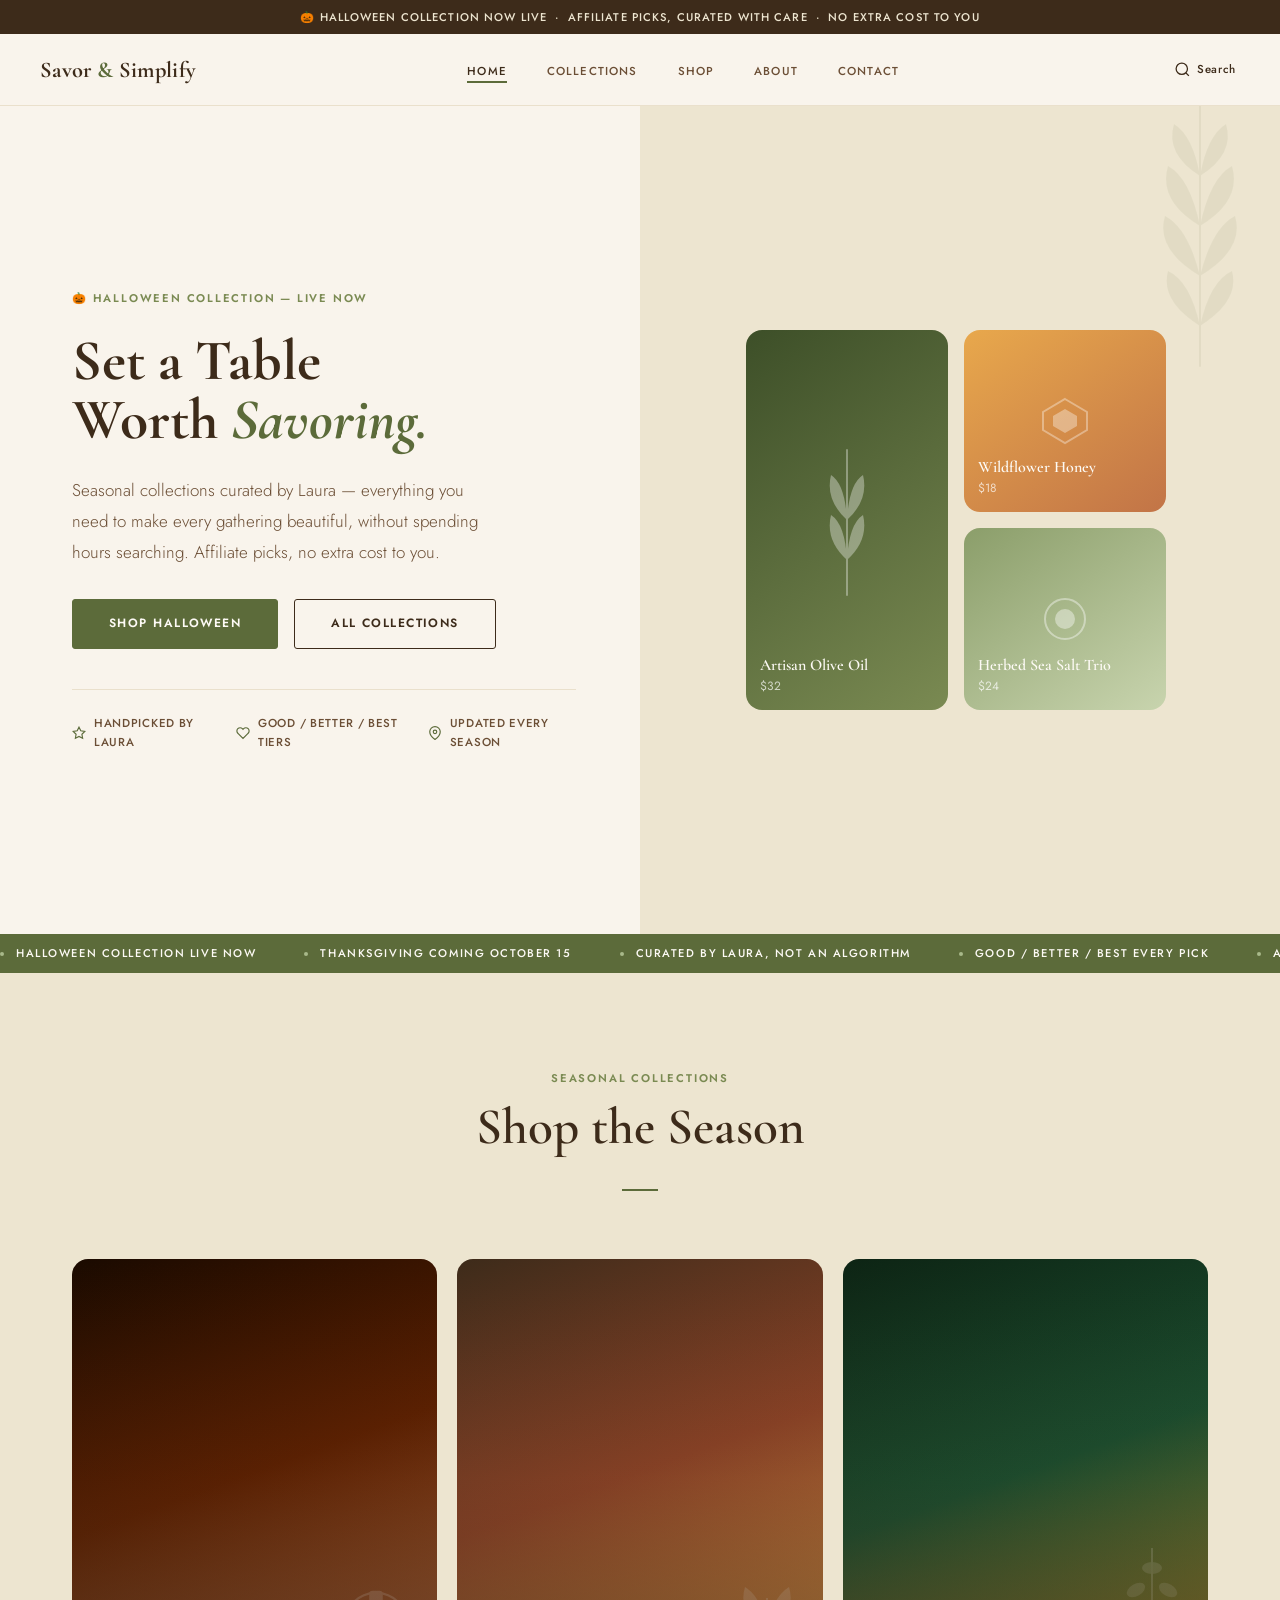
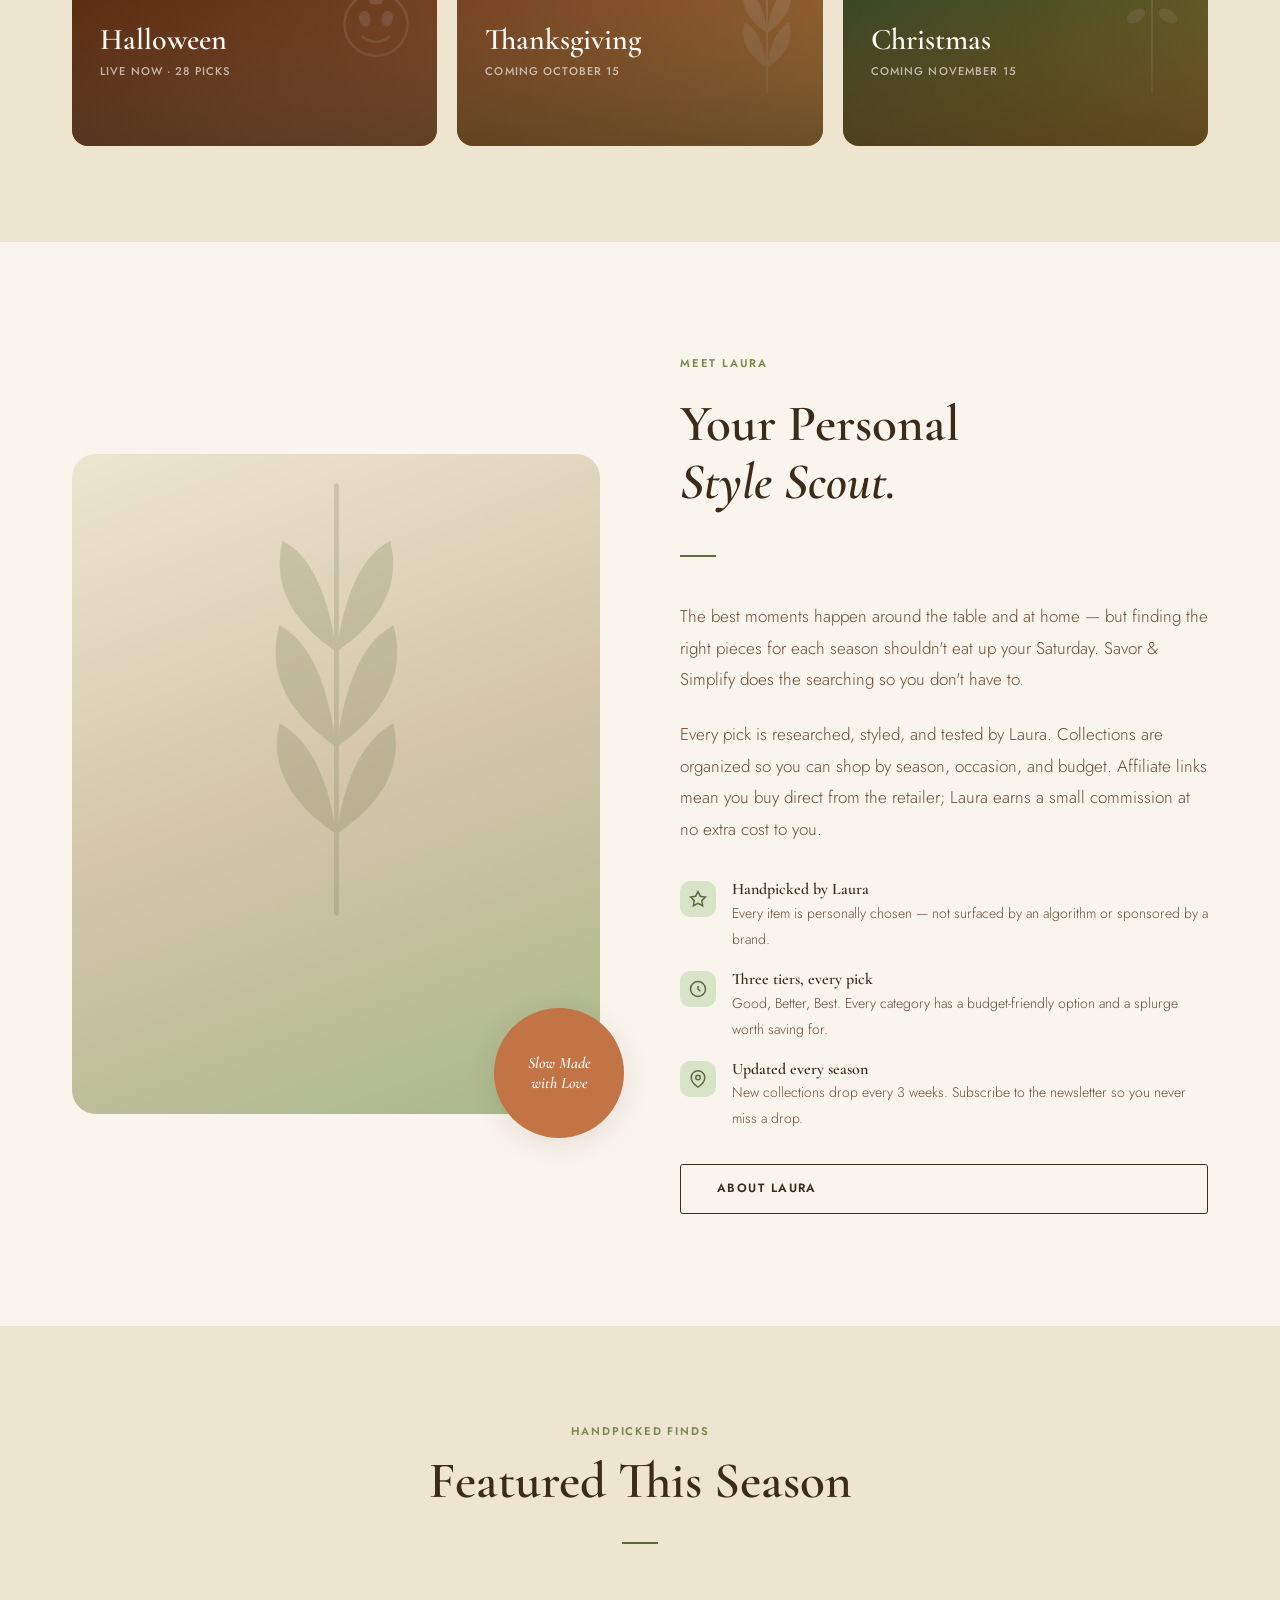
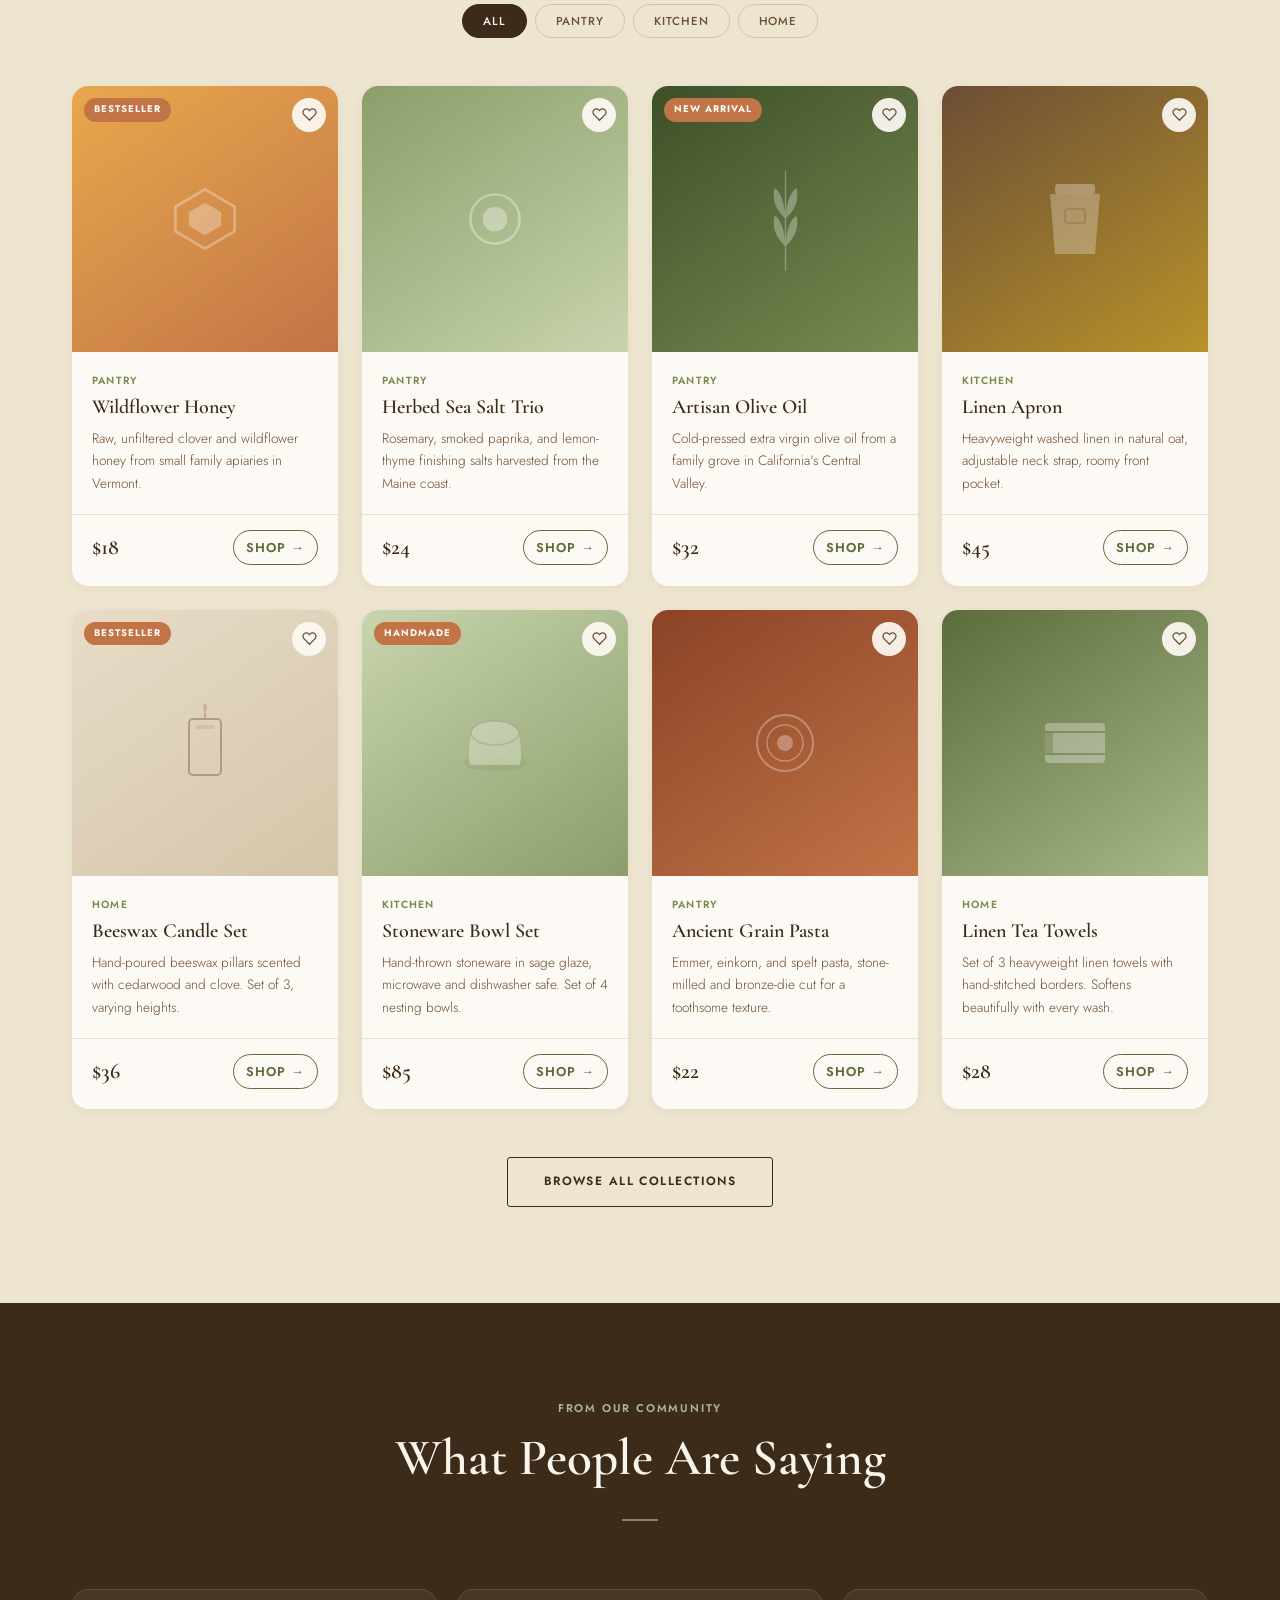
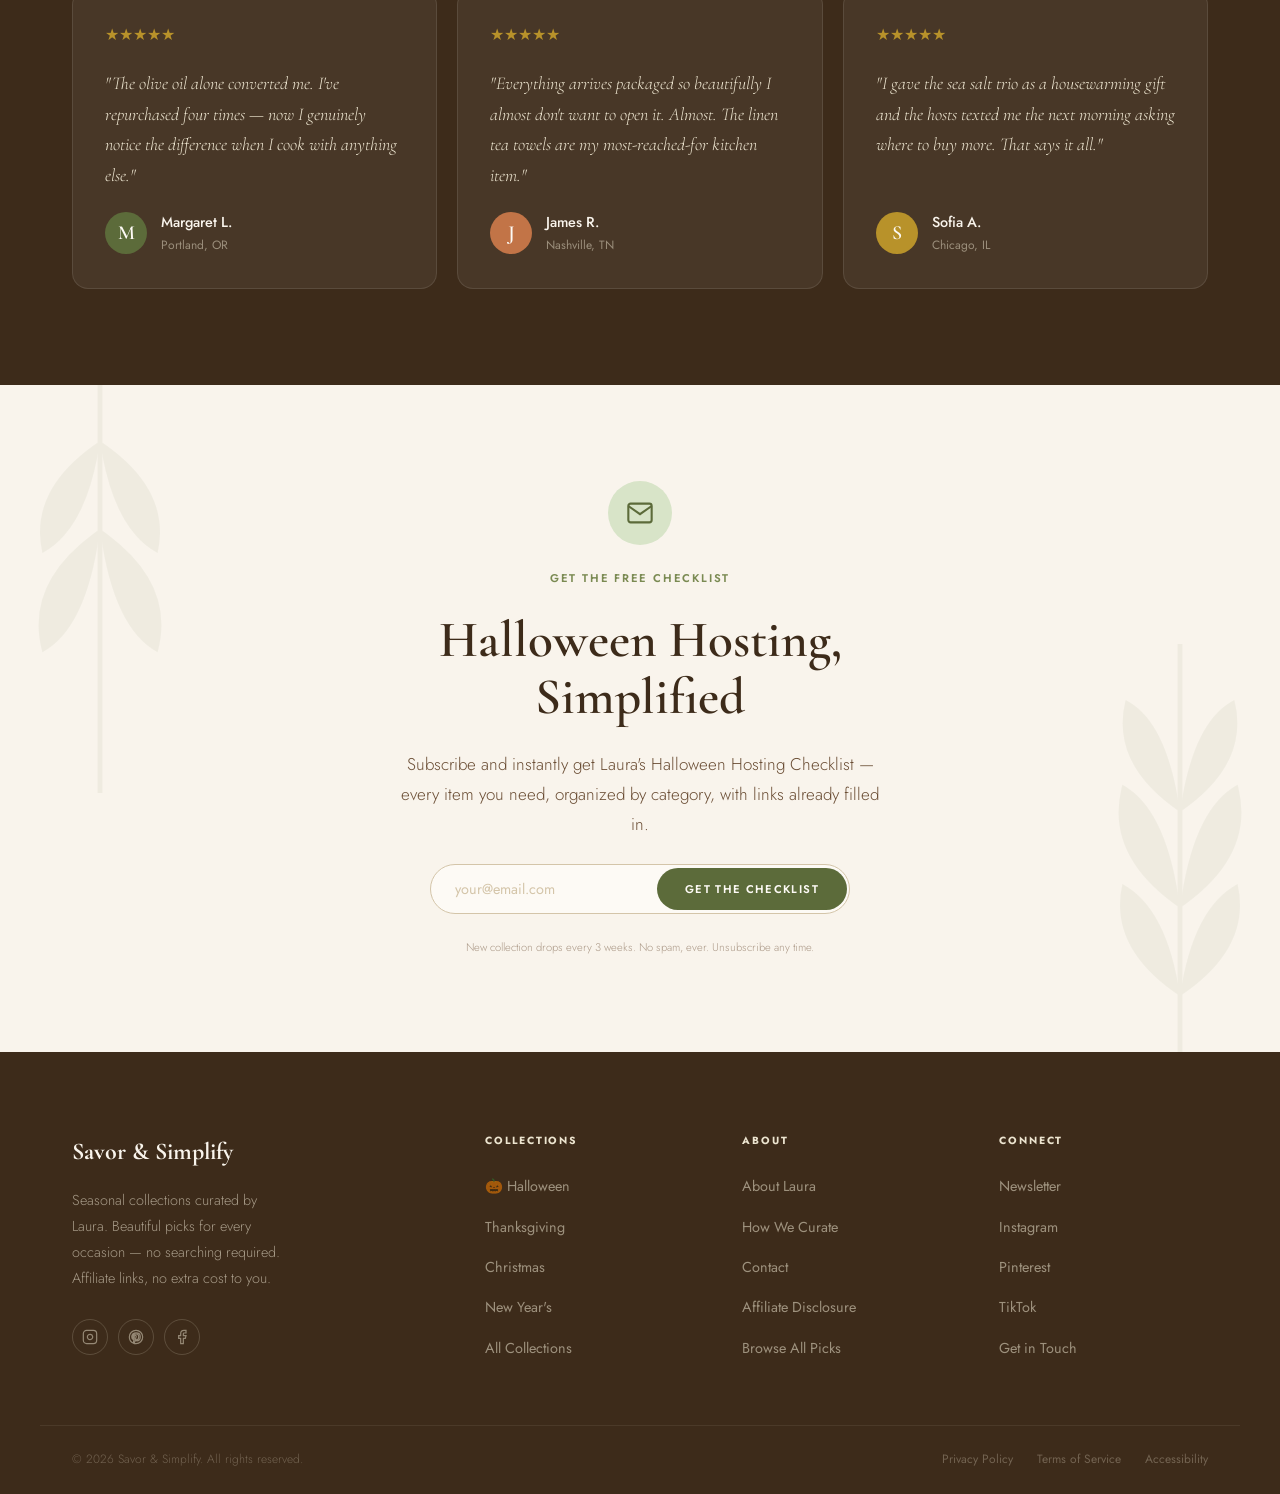
==== index.html @ 097a42ba "Launch Savor & Simplify — collection-first affiliate curation site - Full 6-page site: index, about," ====
<!DOCTYPE html>
<html lang="en">
<head>
  <meta charset="UTF-8">
  <meta name="viewport" content="width=device-width, initial-scale=1.0">
  <title>Savor & Simplify — Curated Pantry, Kitchen & Home Goods</title>
  <meta name="description" content="Thoughtfully sourced pantry staples, kitchen tools, and home goods for a life that feels as good as it looks.">
  <link rel="preconnect" href="https://fonts.googleapis.com">
  <link rel="preconnect" href="https://fonts.gstatic.com" crossorigin>
  <link rel="stylesheet" href="https://fonts.googleapis.com/css2?family=Cormorant+Garamond:ital,wght@0,400;0,500;0,600;0,700;1,400;1,600&family=Jost:wght@300;400;500;600&display=swap">
  <link rel="stylesheet" href="css/style.css">
  <style>
    /* Fade-in animation */
    .fade-in { opacity: 0; transform: translateY(24px); transition: opacity .65s ease, transform .65s ease; }
    .fade-in.visible { opacity: 1; transform: none; }

    /* Product image colors */
    .img-honey    { background: linear-gradient(145deg,#E8A84C,#C27447); }
    .img-salt     { background: linear-gradient(145deg,#8B9E6A,#C8D4AE); }
    .img-oil      { background: linear-gradient(145deg,#3D4F28,#7A8A52); }
    .img-pasta    { background: linear-gradient(145deg,#8B4226,#C27447); }
    .img-apron    { background: linear-gradient(145deg,#6B4E35,#B8922A); }
    .img-ceramic  { background: linear-gradient(145deg,#C8D4AE,#8B9E6A); }
    .img-candle   { background: linear-gradient(145deg,#E8DCC8,#D4C5A9); }
    .img-towel    { background: linear-gradient(145deg,#5C6B3A,#A8B98A); }

    /* Category image colors */
    .cat-pantry { background: linear-gradient(160deg,#6B4E35 0%,#C27447 60%,#E8A84C 100%); }
    .cat-kitchen{ background: linear-gradient(160deg,#3D4F28 0%,#5C6B3A 50%,#A8B98A 100%); }
    .cat-home   { background: linear-gradient(160deg,#3D2B1A 0%,#6B4E35 50%,#D4C5A9 100%); }

    /* Story / about image */
    .img-story   { background: linear-gradient(160deg,#EDE5D0,#D4C5A9 50%,#A8B98A 100%); }

    /* Team / avatar colors */
    .avatar-1 { background: var(--olive); }
    .avatar-2 { background: var(--terracotta); }
    .avatar-3 { background: var(--gold); }
  </style>
</head>
<body>

<!-- Announcement Bar -->
<div class="announcement">
  🎃 Halloween Collection Now Live &nbsp;·&nbsp; Affiliate picks, curated with care &nbsp;·&nbsp; No extra cost to you
</div>

<!-- Navigation -->
<nav class="nav">
  <div class="nav__inner">
    <a href="index.html" class="nav__logo">Savor <span>&</span> Simplify</a>
    <ul class="nav__links">
      <li><a href="index.html" class="active">Home</a></li>
      <li><a href="collections.html">Collections</a></li>
      <li><a href="shop.html">Shop</a></li>
      <li><a href="about.html">About</a></li>
      <li><a href="contact.html">Contact</a></li>
    </ul>
    <div class="nav__actions">
      <a href="shop.html" class="nav__icon-btn">
        <svg width="17" height="17" viewBox="0 0 24 24" fill="none" stroke="currentColor" stroke-width="1.8"><circle cx="11" cy="11" r="8"/><line x1="21" y1="21" x2="16.65" y2="16.65"/></svg>
        Search
      </a>
    </div>
    <button class="nav__hamburger" aria-label="Open menu">
      <span></span><span></span><span></span>
    </button>
  </div>
</nav>

<!-- Mobile Nav -->
<nav class="nav__mobile" aria-label="Mobile navigation">
  <a href="index.html">Home</a>
  <a href="collections.html">Collections</a>
  <a href="shop.html">Shop</a>
  <a href="about.html">About</a>
  <a href="contact.html">Contact</a>
  <div class="nav__mobile-footer">
    <a href="halloween.html" class="btn btn--olive">Shop Halloween</a>
  </div>
</nav>

<!-- ============================================================
     HERO
============================================================ -->
<section class="hero">
  <!-- Left: Content -->
  <div class="hero__content">
    <span class="eyebrow">🎃 Halloween Collection — Live Now</span>
    <h1 class="hero__headline">Set a Table<br>Worth <em>Savoring.</em></h1>
    <p class="hero__sub">Seasonal collections curated by Laura — everything you need to make every gathering beautiful, without spending hours searching. Affiliate picks, no extra cost to you.</p>
    <div class="hero__cta">
      <a href="halloween.html" class="btn btn--primary">Shop Halloween</a>
      <a href="collections.html" class="btn btn--outline">All Collections</a>
    </div>
    <div class="hero__trust">
      <div class="hero__trust-item">
        <svg width="14" height="14" viewBox="0 0 24 24" fill="none" stroke="currentColor" stroke-width="2"><path d="M12 2l3.09 6.26L22 9.27l-5 4.87 1.18 6.88L12 17.77l-6.18 3.25L7 14.14 2 9.27l6.91-1.01L12 2z"/></svg>
        Handpicked by Laura
      </div>
      <div class="hero__trust-item">
        <svg width="14" height="14" viewBox="0 0 24 24" fill="none" stroke="currentColor" stroke-width="2"><path d="M20.84 4.61a5.5 5.5 0 0 0-7.78 0L12 5.67l-1.06-1.06a5.5 5.5 0 0 0-7.78 7.78l1.06 1.06L12 21.23l7.78-7.78 1.06-1.06a5.5 5.5 0 0 0 0-7.78z"/></svg>
        Good / Better / Best Tiers
      </div>
      <div class="hero__trust-item">
        <svg width="14" height="14" viewBox="0 0 24 24" fill="none" stroke="currentColor" stroke-width="2"><path d="M21 10c0 7-9 13-9 13s-9-6-9-13a9 9 0 0 1 18 0z"/><circle cx="12" cy="10" r="3"/></svg>
        Updated Every Season
      </div>
    </div>
  </div>

  <!-- Right: Product visual -->
  <div class="hero__visual">
    <!-- Botanical bg decoration -->
    <svg class="botanical-corner" style="right:-20px;top:-20px;width:200px;opacity:.07;" viewBox="0 0 200 300" fill="none" xmlns="http://www.w3.org/2000/svg">
      <path d="M100 280 C100 280 100 40 100 20" stroke="#5C6B3A" stroke-width="2" stroke-linecap="round"/>
      <path d="M100 240 Q60 215 68 185 Q90 195 100 240Z" fill="#5C6B3A"/>
      <path d="M100 240 Q140 215 132 185 Q110 195 100 240Z" fill="#5C6B3A"/>
      <path d="M100 190 Q55 163 65 130 Q88 142 100 190Z" fill="#5C6B3A"/>
      <path d="M100 190 Q145 163 135 130 Q112 142 100 190Z" fill="#5C6B3A"/>
      <path d="M100 140 Q58 115 68 80 Q90 92 100 140Z" fill="#5C6B3A"/>
      <path d="M100 140 Q142 115 132 80 Q110 92 100 140Z" fill="#5C6B3A"/>
      <path d="M100 90 Q65 68 74 38 Q93 50 100 90Z" fill="#5C6B3A"/>
      <path d="M100 90 Q135 68 126 38 Q107 50 100 90Z" fill="#5C6B3A"/>
    </svg>

    <div class="hero__product-stack">
      <!-- Tall card: Artisan Olive Oil -->
      <div class="hero__product-card hero__product-card--tall">
        <div class="hero__product-img img-oil" style="min-height:380px;">
          <svg width="80" height="160" viewBox="0 0 80 160" fill="none" xmlns="http://www.w3.org/2000/svg" style="opacity:.35">
            <path d="M40 155 L40 10" stroke="white" stroke-width="2" stroke-linecap="round"/>
            <path d="M40 120 Q18 100 24 75 Q38 84 40 120Z" fill="white"/>
            <path d="M40 120 Q62 100 56 75 Q42 84 40 120Z" fill="white"/>
            <path d="M40 80 Q18 60 24 35 Q38 44 40 80Z" fill="white"/>
            <path d="M40 80 Q62 60 56 35 Q42 44 40 80Z" fill="white"/>
          </svg>
          <div class="hero__product-label">
            <div class="hero__product-name">Artisan Olive Oil</div>
            <div class="hero__product-price">$32</div>
          </div>
        </div>
      </div>

      <!-- Top right: Wildflower Honey -->
      <div class="hero__product-card">
        <div class="hero__product-img img-honey">
          <svg width="52" height="52" viewBox="0 0 52 52" fill="none" xmlns="http://www.w3.org/2000/svg" style="opacity:.35">
            <polygon points="26,4 48,17 48,35 26,48 4,35 4,17" stroke="white" stroke-width="2" fill="none"/>
            <polygon points="26,14 38,21 38,31 26,38 14,31 14,21" fill="white"/>
          </svg>
          <div class="hero__product-label">
            <div class="hero__product-name">Wildflower Honey</div>
            <div class="hero__product-price">$18</div>
          </div>
        </div>
      </div>

      <!-- Bottom right: Sea Salt Trio -->
      <div class="hero__product-card">
        <div class="hero__product-img img-salt">
          <svg width="52" height="52" viewBox="0 0 52 52" fill="none" xmlns="http://www.w3.org/2000/svg" style="opacity:.4">
            <circle cx="26" cy="26" r="20" stroke="white" stroke-width="2" fill="none"/>
            <circle cx="26" cy="26" r="10" fill="white"/>
          </svg>
          <div class="hero__product-label">
            <div class="hero__product-name">Herbed Sea Salt Trio</div>
            <div class="hero__product-price">$24</div>
          </div>
        </div>
      </div>
    </div>
  </div>
</section>

<!-- ============================================================
     MARQUEE
============================================================ -->
<div class="marquee-bar" aria-hidden="true">
  <div class="marquee-wrapper">
    <div class="marquee-track">
      <span class="marquee-item"><span class="marquee-dot"></span>Halloween Collection Live Now</span>
      <span class="marquee-item"><span class="marquee-dot"></span>Thanksgiving Coming October 15</span>
      <span class="marquee-item"><span class="marquee-dot"></span>Curated by Laura, Not an Algorithm</span>
      <span class="marquee-item"><span class="marquee-dot"></span>Good / Better / Best Every Pick</span>
      <span class="marquee-item"><span class="marquee-dot"></span>Affiliate Links — No Extra Cost to You</span>
      <span class="marquee-item"><span class="marquee-dot"></span>New Seasonal Collection Every 3 Weeks</span>
      <span class="marquee-item"><span class="marquee-dot"></span>Halloween Collection Live Now</span>
      <span class="marquee-item"><span class="marquee-dot"></span>Thanksgiving Coming October 15</span>
      <span class="marquee-item"><span class="marquee-dot"></span>Curated by Laura, Not an Algorithm</span>
      <span class="marquee-item"><span class="marquee-dot"></span>Good / Better / Best Every Pick</span>
      <span class="marquee-item"><span class="marquee-dot"></span>Affiliate Links — No Extra Cost to You</span>
      <span class="marquee-item"><span class="marquee-dot"></span>New Seasonal Collection Every 3 Weeks</span>
    </div>
  </div>
</div>

<!-- ============================================================
     CATEGORIES
============================================================ -->
<section class="categories">
  <div class="container">
    <div class="categories__header fade-in">
      <span class="eyebrow">Seasonal Collections</span>
      <h2>Shop the Season</h2>
      <div class="divider divider--center"></div>
    </div>
    <div class="categories__grid">

      <a href="halloween.html" class="category-card fade-in">
        <div class="category-card__inner">
          <div class="category-card__bg" style="background:linear-gradient(160deg,#1a0a00 0%,#5C1F00 45%,#C27447 100%);">
            <svg style="position:absolute;right:1rem;bottom:3rem;width:90px;opacity:.2" viewBox="0 0 80 100" fill="none">
              <circle cx="40" cy="35" r="28" stroke="white" stroke-width="2"/>
              <rect x="34" y="5" width="12" height="12" rx="3" fill="white"/>
              <ellipse cx="30" cy="30" rx="5" ry="7" fill="white" transform="rotate(-10 30 30)"/>
              <ellipse cx="50" cy="30" rx="5" ry="7" fill="white" transform="rotate(10 50 30)"/>
              <path d="M28 46 Q40 55 52 46" stroke="white" stroke-width="2" stroke-linecap="round"/>
            </svg>
          </div>
          <div class="category-card__overlay"></div>
          <div class="category-card__body">
            <div class="category-card__label">Halloween</div>
            <div class="category-card__count">Live Now · 28 Picks</div>
            <div class="category-card__link">
              Shop the Collection
              <svg width="14" height="14" viewBox="0 0 24 24" fill="none" stroke="currentColor" stroke-width="2"><line x1="5" y1="12" x2="19" y2="12"/><polyline points="12 5 19 12 12 19"/></svg>
            </div>
          </div>
        </div>
      </a>

      <a href="collections.html#thanksgiving" class="category-card fade-in">
        <div class="category-card__inner">
          <div class="category-card__bg" style="background:linear-gradient(160deg,#3D2B1A 0%,#8B4226 45%,#E8A84C 100%);">
            <svg style="position:absolute;right:1rem;bottom:3rem;width:80px;opacity:.18" viewBox="0 0 80 120" fill="none">
              <path d="M40 115 L40 20" stroke="white" stroke-width="2"/>
              <path d="M40 90 Q10 70 18 44 Q36 55 40 90Z" fill="white"/>
              <path d="M40 90 Q70 70 62 44 Q44 55 40 90Z" fill="white"/>
              <path d="M40 55 Q10 35 18 9 Q36 20 40 55Z" fill="white"/>
              <path d="M40 55 Q70 35 62 9 Q44 20 40 55Z" fill="white"/>
            </svg>
          </div>
          <div class="category-card__overlay"></div>
          <div class="category-card__body">
            <div class="category-card__label">Thanksgiving</div>
            <div class="category-card__count">Coming October 15</div>
            <div class="category-card__link">
              Preview the Collection
              <svg width="14" height="14" viewBox="0 0 24 24" fill="none" stroke="currentColor" stroke-width="2"><line x1="5" y1="12" x2="19" y2="12"/><polyline points="12 5 19 12 12 19"/></svg>
            </div>
          </div>
        </div>
      </a>

      <a href="collections.html#christmas" class="category-card fade-in">
        <div class="category-card__inner">
          <div class="category-card__bg" style="background:linear-gradient(160deg,#0D2414 0%,#1A4D2E 45%,#B8922A 100%);">
            <svg style="position:absolute;right:1rem;bottom:3rem;width:80px;opacity:.18" viewBox="0 0 80 160" fill="none">
              <path d="M40 155 L40 10" stroke="white" stroke-width="2"/>
              <ellipse cx="40" cy="30" rx="10" ry="6" fill="white" opacity=".8"/>
              <ellipse cx="24" cy="52" rx="10" ry="6" fill="white" opacity=".8" transform="rotate(-30 24 52)"/>
              <ellipse cx="56" cy="52" rx="10" ry="6" fill="white" opacity=".8" transform="rotate(30 56 52)"/>
              <ellipse cx="24" cy="78" rx="10" ry="6" fill="white" opacity=".8" transform="rotate(-30 24 78)"/>
              <ellipse cx="56" cy="78" rx="10" ry="6" fill="white" opacity=".8" transform="rotate(30 56 78)"/>
            </svg>
          </div>
          <div class="category-card__overlay"></div>
          <div class="category-card__body">
            <div class="category-card__label">Christmas</div>
            <div class="category-card__count">Coming November 15</div>
            <div class="category-card__link">
              Preview the Collection
              <svg width="14" height="14" viewBox="0 0 24 24" fill="none" stroke="currentColor" stroke-width="2"><line x1="5" y1="12" x2="19" y2="12"/><polyline points="12 5 19 12 12 19"/></svg>
            </div>
          </div>
        </div>
      </a>

    </div>
  </div>
</section>

<!-- ============================================================
     BRAND STORY TEASER
============================================================ -->
<section class="story">
  <div class="story__inner">
    <div class="story__visual fade-in">
      <div class="story__image img-story">
        <svg style="width:60%;margin:auto;display:block;opacity:.2" viewBox="0 0 200 300" fill="none" xmlns="http://www.w3.org/2000/svg">
          <path d="M100 290 L100 20" stroke="#5C6B3A" stroke-width="3" stroke-linecap="round"/>
          <path d="M100 240 Q55 210 64 170 Q92 185 100 240Z" fill="#5C6B3A"/>
          <path d="M100 240 Q145 210 136 170 Q108 185 100 240Z" fill="#5C6B3A"/>
          <path d="M100 185 Q52 152 64 108 Q92 123 100 185Z" fill="#5C6B3A"/>
          <path d="M100 185 Q148 152 136 108 Q108 123 100 185Z" fill="#5C6B3A"/>
          <path d="M100 125 Q56 95 66 55 Q92 68 100 125Z" fill="#5C6B3A"/>
          <path d="M100 125 Q144 95 134 55 Q108 68 100 125Z" fill="#5C6B3A"/>
        </svg>
      </div>
      <div class="story__badge">
        <div class="story__badge-text">Slow Made<br>with Love</div>
      </div>
    </div>
    <div class="story__content fade-in">
      <span class="eyebrow">Meet Laura</span>
      <h2>Your Personal<br><em>Style Scout.</em></h2>
      <div class="divider"></div>
      <p>The best moments happen around the table and at home — but finding the right pieces for each season shouldn't eat up your Saturday. Savor & Simplify does the searching so you don't have to.</p>
      <p>Every pick is researched, styled, and tested by Laura. Collections are organized so you can shop by season, occasion, and budget. Affiliate links mean you buy direct from the retailer; Laura earns a small commission at no extra cost to you.</p>
      <div class="story__values">
        <div class="story__value">
          <div class="story__value-icon">
            <svg width="18" height="18" viewBox="0 0 24 24" fill="none" stroke="currentColor" stroke-width="2"><path d="M12 2l3.09 6.26L22 9.27l-5 4.87 1.18 6.88L12 17.77l-6.18 3.25L7 14.14 2 9.27l6.91-1.01L12 2z"/></svg>
          </div>
          <div>
            <h4>Handpicked by Laura</h4>
            <p>Every item is personally chosen — not surfaced by an algorithm or sponsored by a brand.</p>
          </div>
        </div>
        <div class="story__value">
          <div class="story__value-icon">
            <svg width="18" height="18" viewBox="0 0 24 24" fill="none" stroke="currentColor" stroke-width="2"><circle cx="12" cy="12" r="10"/><path d="M12 8v4l3 3"/></svg>
          </div>
          <div>
            <h4>Three tiers, every pick</h4>
            <p>Good, Better, Best. Every category has a budget-friendly option and a splurge worth saving for.</p>
          </div>
        </div>
        <div class="story__value">
          <div class="story__value-icon">
            <svg width="18" height="18" viewBox="0 0 24 24" fill="none" stroke="currentColor" stroke-width="2"><path d="M21 10c0 7-9 13-9 13s-9-6-9-13a9 9 0 0 1 18 0z"/><circle cx="12" cy="10" r="3"/></svg>
          </div>
          <div>
            <h4>Updated every season</h4>
            <p>New collections drop every 3 weeks. Subscribe to the newsletter so you never miss a drop.</p>
          </div>
        </div>
      </div>
      <a href="about.html" class="btn btn--outline" style="margin-top:.5rem">About Laura</a>
    </div>
  </div>
</section>

<!-- ============================================================
     FEATURED PRODUCTS
============================================================ -->
<section class="products">
  <div class="container">
    <div class="products__header fade-in">
      <span class="eyebrow">Handpicked Finds</span>
      <h2>Featured This Season</h2>
      <div class="divider divider--center"></div>
    </div>
    <div class="products__filter-row fade-in">
      <button class="filter-pill active" data-filter="all">All</button>
      <button class="filter-pill" data-filter="pantry">Pantry</button>
      <button class="filter-pill" data-filter="kitchen">Kitchen</button>
      <button class="filter-pill" data-filter="home">Home</button>
    </div>
    <div class="products__grid">

      <!-- Product 1 -->
      <article class="product-card fade-in" data-category="pantry">
        <div class="product-card__image">
          <div class="product-card__image-bg img-honey" style="display:flex;align-items:center;justify-content:center;">
            <svg width="70" height="70" viewBox="0 0 52 52" fill="none" xmlns="http://www.w3.org/2000/svg" style="opacity:.3">
              <polygon points="26,4 48,17 48,35 26,48 4,35 4,17" stroke="white" stroke-width="2" fill="none"/>
              <polygon points="26,14 38,21 38,31 26,38 14,31 14,21" fill="white"/>
            </svg>
          </div>
          <span class="product-card__badge">Bestseller</span>
          <button class="product-card__wishlist" aria-label="Add to wishlist">
            <svg width="15" height="15" viewBox="0 0 24 24" fill="none" stroke="currentColor" stroke-width="2"><path d="M20.84 4.61a5.5 5.5 0 0 0-7.78 0L12 5.67l-1.06-1.06a5.5 5.5 0 0 0-7.78 7.78l1.06 1.06L12 21.23l7.78-7.78 1.06-1.06a5.5 5.5 0 0 0 0-7.78z"/></svg>
          </button>
        </div>
        <div class="product-card__body">
          <div class="product-card__cat">Pantry</div>
          <h3 class="product-card__name">Wildflower Honey</h3>
          <p class="product-card__desc">Raw, unfiltered clover and wildflower honey from small family apiaries in Vermont.</p>
        </div>
        <div class="product-card__footer">
          <span class="product-card__price">$18</span>
          <a href="#" class="product-card__shop-link" target="_blank" rel="noopener">Shop →</a>
        </div>
      </article>

      <!-- Product 2 -->
      <article class="product-card fade-in" data-category="pantry">
        <div class="product-card__image">
          <div class="product-card__image-bg img-salt" style="display:flex;align-items:center;justify-content:center;">
            <svg width="64" height="64" viewBox="0 0 52 52" fill="none" xmlns="http://www.w3.org/2000/svg" style="opacity:.35">
              <circle cx="26" cy="26" r="20" stroke="white" stroke-width="2" fill="none"/>
              <circle cx="26" cy="26" r="10" fill="white"/>
            </svg>
          </div>
          <button class="product-card__wishlist" aria-label="Add to wishlist">
            <svg width="15" height="15" viewBox="0 0 24 24" fill="none" stroke="currentColor" stroke-width="2"><path d="M20.84 4.61a5.5 5.5 0 0 0-7.78 0L12 5.67l-1.06-1.06a5.5 5.5 0 0 0-7.78 7.78l1.06 1.06L12 21.23l7.78-7.78 1.06-1.06a5.5 5.5 0 0 0 0-7.78z"/></svg>
          </button>
        </div>
        <div class="product-card__body">
          <div class="product-card__cat">Pantry</div>
          <h3 class="product-card__name">Herbed Sea Salt Trio</h3>
          <p class="product-card__desc">Rosemary, smoked paprika, and lemon-thyme finishing salts harvested from the Maine coast.</p>
        </div>
        <div class="product-card__footer">
          <span class="product-card__price">$24</span>
          <a href="#" class="product-card__shop-link" target="_blank" rel="noopener">Shop →</a>
        </div>
      </article>

      <!-- Product 3 -->
      <article class="product-card fade-in" data-category="pantry">
        <div class="product-card__image">
          <div class="product-card__image-bg img-oil" style="display:flex;align-items:center;justify-content:center;">
            <svg width="55" height="110" viewBox="0 0 80 160" fill="none" xmlns="http://www.w3.org/2000/svg" style="opacity:.3">
              <path d="M40 155 L40 10" stroke="white" stroke-width="2"/>
              <path d="M40 120 Q18 100 24 75 Q38 84 40 120Z" fill="white"/>
              <path d="M40 120 Q62 100 56 75 Q42 84 40 120Z" fill="white"/>
              <path d="M40 80 Q18 60 24 35 Q38 44 40 80Z" fill="white"/>
              <path d="M40 80 Q62 60 56 35 Q42 44 40 80Z" fill="white"/>
            </svg>
          </div>
          <span class="product-card__badge">New Arrival</span>
          <button class="product-card__wishlist" aria-label="Add to wishlist">
            <svg width="15" height="15" viewBox="0 0 24 24" fill="none" stroke="currentColor" stroke-width="2"><path d="M20.84 4.61a5.5 5.5 0 0 0-7.78 0L12 5.67l-1.06-1.06a5.5 5.5 0 0 0-7.78 7.78l1.06 1.06L12 21.23l7.78-7.78 1.06-1.06a5.5 5.5 0 0 0 0-7.78z"/></svg>
          </button>
        </div>
        <div class="product-card__body">
          <div class="product-card__cat">Pantry</div>
          <h3 class="product-card__name">Artisan Olive Oil</h3>
          <p class="product-card__desc">Cold-pressed extra virgin olive oil from a family grove in California's Central Valley.</p>
        </div>
        <div class="product-card__footer">
          <span class="product-card__price">$32</span>
          <a href="#" class="product-card__shop-link" target="_blank" rel="noopener">Shop →</a>
        </div>
      </article>

      <!-- Product 4 -->
      <article class="product-card fade-in" data-category="kitchen">
        <div class="product-card__image">
          <div class="product-card__image-bg img-apron" style="display:flex;align-items:center;justify-content:center;">
            <svg width="60" height="80" viewBox="0 0 60 80" fill="none" xmlns="http://www.w3.org/2000/svg" style="opacity:.3">
              <rect x="10" y="5" width="40" height="10" rx="3" fill="white"/>
              <path d="M5 15 H55 L50 75 H10 Z" fill="white" opacity=".9"/>
              <rect x="20" y="30" width="20" height="14" rx="2" fill="none" stroke="rgba(0,0,0,.3)" stroke-width="1.5"/>
            </svg>
          </div>
          <button class="product-card__wishlist" aria-label="Add to wishlist">
            <svg width="15" height="15" viewBox="0 0 24 24" fill="none" stroke="currentColor" stroke-width="2"><path d="M20.84 4.61a5.5 5.5 0 0 0-7.78 0L12 5.67l-1.06-1.06a5.5 5.5 0 0 0-7.78 7.78l1.06 1.06L12 21.23l7.78-7.78 1.06-1.06a5.5 5.5 0 0 0 0-7.78z"/></svg>
          </button>
        </div>
        <div class="product-card__body">
          <div class="product-card__cat">Kitchen</div>
          <h3 class="product-card__name">Linen Apron</h3>
          <p class="product-card__desc">Heavyweight washed linen in natural oat, adjustable neck strap, roomy front pocket.</p>
        </div>
        <div class="product-card__footer">
          <span class="product-card__price">$45</span>
          <a href="#" class="product-card__shop-link" target="_blank" rel="noopener">Shop →</a>
        </div>
      </article>

      <!-- Product 5 -->
      <article class="product-card fade-in" data-category="home">
        <div class="product-card__image">
          <div class="product-card__image-bg img-candle" style="display:flex;align-items:center;justify-content:center;">
            <svg width="48" height="80" viewBox="0 0 48 80" fill="none" xmlns="http://www.w3.org/2000/svg" style="opacity:.4">
              <path d="M24 10 C24 10 28 4 24 0 C20 4 24 10 24 10Z" fill="#C27447"/>
              <line x1="24" y1="10" x2="24" y2="16" stroke="#6B4E35" stroke-width="1.5"/>
              <rect x="8" y="16" width="32" height="56" rx="4" fill="none" stroke="#6B4E35" stroke-width="2"/>
              <rect x="14" y="22" width="20" height="4" rx="2" fill="#6B4E35" opacity=".3"/>
            </svg>
          </div>
          <span class="product-card__badge">Bestseller</span>
          <button class="product-card__wishlist" aria-label="Add to wishlist">
            <svg width="15" height="15" viewBox="0 0 24 24" fill="none" stroke="currentColor" stroke-width="2"><path d="M20.84 4.61a5.5 5.5 0 0 0-7.78 0L12 5.67l-1.06-1.06a5.5 5.5 0 0 0-7.78 7.78l1.06 1.06L12 21.23l7.78-7.78 1.06-1.06a5.5 5.5 0 0 0 0-7.78z"/></svg>
          </button>
        </div>
        <div class="product-card__body">
          <div class="product-card__cat">Home</div>
          <h3 class="product-card__name">Beeswax Candle Set</h3>
          <p class="product-card__desc">Hand-poured beeswax pillars scented with cedarwood and clove. Set of 3, varying heights.</p>
        </div>
        <div class="product-card__footer">
          <span class="product-card__price">$36</span>
          <a href="#" class="product-card__shop-link" target="_blank" rel="noopener">Shop →</a>
        </div>
      </article>

      <!-- Product 6 -->
      <article class="product-card fade-in" data-category="kitchen">
        <div class="product-card__image">
          <div class="product-card__image-bg img-ceramic" style="display:flex;align-items:center;justify-content:center;">
            <svg width="80" height="60" viewBox="0 0 80 60" fill="none" xmlns="http://www.w3.org/2000/svg" style="opacity:.35">
              <ellipse cx="40" cy="50" rx="32" ry="8" fill="rgba(92,107,58,.3)"/>
              <path d="M16 20 Q12 50 16 52 H64 Q68 50 64 20 Q60 8 40 8 Q20 8 16 20Z" fill="white" opacity=".8"/>
              <ellipse cx="40" cy="20" rx="24" ry="12" fill="none" stroke="#6B4E35" stroke-width="1.5" opacity=".4"/>
            </svg>
          </div>
          <span class="product-card__badge">Handmade</span>
          <button class="product-card__wishlist" aria-label="Add to wishlist">
            <svg width="15" height="15" viewBox="0 0 24 24" fill="none" stroke="currentColor" stroke-width="2"><path d="M20.84 4.61a5.5 5.5 0 0 0-7.78 0L12 5.67l-1.06-1.06a5.5 5.5 0 0 0-7.78 7.78l1.06 1.06L12 21.23l7.78-7.78 1.06-1.06a5.5 5.5 0 0 0 0-7.78z"/></svg>
          </button>
        </div>
        <div class="product-card__body">
          <div class="product-card__cat">Kitchen</div>
          <h3 class="product-card__name">Stoneware Bowl Set</h3>
          <p class="product-card__desc">Hand-thrown stoneware in sage glaze, microwave and dishwasher safe. Set of 4 nesting bowls.</p>
        </div>
        <div class="product-card__footer">
          <span class="product-card__price">$85</span>
          <a href="#" class="product-card__shop-link" target="_blank" rel="noopener">Shop →</a>
        </div>
      </article>

      <!-- Product 7 -->
      <article class="product-card fade-in" data-category="pantry">
        <div class="product-card__image">
          <div class="product-card__image-bg img-pasta" style="display:flex;align-items:center;justify-content:center;">
            <svg width="72" height="72" viewBox="0 0 72 72" fill="none" xmlns="http://www.w3.org/2000/svg" style="opacity:.3">
              <circle cx="36" cy="36" r="28" stroke="white" stroke-width="2" fill="none"/>
              <circle cx="36" cy="36" r="18" stroke="white" stroke-width="1.5" fill="none"/>
              <circle cx="36" cy="36" r="8" fill="white"/>
            </svg>
          </div>
          <button class="product-card__wishlist" aria-label="Add to wishlist">
            <svg width="15" height="15" viewBox="0 0 24 24" fill="none" stroke="currentColor" stroke-width="2"><path d="M20.84 4.61a5.5 5.5 0 0 0-7.78 0L12 5.67l-1.06-1.06a5.5 5.5 0 0 0-7.78 7.78l1.06 1.06L12 21.23l7.78-7.78 1.06-1.06a5.5 5.5 0 0 0 0-7.78z"/></svg>
          </button>
        </div>
        <div class="product-card__body">
          <div class="product-card__cat">Pantry</div>
          <h3 class="product-card__name">Ancient Grain Pasta</h3>
          <p class="product-card__desc">Emmer, einkorn, and spelt pasta, stone-milled and bronze-die cut for a toothsome texture.</p>
        </div>
        <div class="product-card__footer">
          <span class="product-card__price">$22</span>
          <a href="#" class="product-card__shop-link" target="_blank" rel="noopener">Shop →</a>
        </div>
      </article>

      <!-- Product 8 -->
      <article class="product-card fade-in" data-category="home">
        <div class="product-card__image">
          <div class="product-card__image-bg img-towel" style="display:flex;align-items:center;justify-content:center;">
            <svg width="70" height="50" viewBox="0 0 70 50" fill="none" xmlns="http://www.w3.org/2000/svg" style="opacity:.3">
              <rect x="5" y="5" width="60" height="40" rx="4" fill="white"/>
              <line x1="5" y1="14" x2="65" y2="14" stroke="#5C6B3A" stroke-width="1.5"/>
              <line x1="5" y1="36" x2="65" y2="36" stroke="#5C6B3A" stroke-width="1.5"/>
              <rect x="5" y="14" width="8" height="22" fill="#5C6B3A" opacity=".5"/>
            </svg>
          </div>
          <button class="product-card__wishlist" aria-label="Add to wishlist">
            <svg width="15" height="15" viewBox="0 0 24 24" fill="none" stroke="currentColor" stroke-width="2"><path d="M20.84 4.61a5.5 5.5 0 0 0-7.78 0L12 5.67l-1.06-1.06a5.5 5.5 0 0 0-7.78 7.78l1.06 1.06L12 21.23l7.78-7.78 1.06-1.06a5.5 5.5 0 0 0 0-7.78z"/></svg>
          </button>
        </div>
        <div class="product-card__body">
          <div class="product-card__cat">Home</div>
          <h3 class="product-card__name">Linen Tea Towels</h3>
          <p class="product-card__desc">Set of 3 heavyweight linen towels with hand-stitched borders. Softens beautifully with every wash.</p>
        </div>
        <div class="product-card__footer">
          <span class="product-card__price">$28</span>
          <a href="#" class="product-card__shop-link" target="_blank" rel="noopener">Shop →</a>
        </div>
      </article>

    </div>
    <div class="products__footer fade-in">
      <a href="collections.html" class="btn btn--outline">Browse All Collections</a>
    </div>
  </div>
</section>

<!-- ============================================================
     TESTIMONIALS
============================================================ -->
<section class="testimonials">
  <div class="container">
    <div class="testimonials__header fade-in">
      <span class="eyebrow">From Our Community</span>
      <h2>What People Are Saying</h2>
      <div class="divider divider--center" style="background:var(--olive-mid)"></div>
    </div>
    <div class="testimonials__grid">
      <div class="testimonial-card fade-in">
        <div class="testimonial-card__stars">★★★★★</div>
        <p class="testimonial-card__quote">"The olive oil alone converted me. I've repurchased four times — now I genuinely notice the difference when I cook with anything else."</p>
        <div class="testimonial-card__author">
          <div class="testimonial-card__avatar avatar-1">M</div>
          <div>
            <div class="testimonial-card__name">Margaret L.</div>
            <div class="testimonial-card__location">Portland, OR</div>
          </div>
        </div>
      </div>
      <div class="testimonial-card fade-in">
        <div class="testimonial-card__stars">★★★★★</div>
        <p class="testimonial-card__quote">"Everything arrives packaged so beautifully I almost don't want to open it. Almost. The linen tea towels are my most-reached-for kitchen item."</p>
        <div class="testimonial-card__author">
          <div class="testimonial-card__avatar avatar-2">J</div>
          <div>
            <div class="testimonial-card__name">James R.</div>
            <div class="testimonial-card__location">Nashville, TN</div>
          </div>
        </div>
      </div>
      <div class="testimonial-card fade-in">
        <div class="testimonial-card__stars">★★★★★</div>
        <p class="testimonial-card__quote">"I gave the sea salt trio as a housewarming gift and the hosts texted me the next morning asking where to buy more. That says it all."</p>
        <div class="testimonial-card__author">
          <div class="testimonial-card__avatar avatar-3">S</div>
          <div>
            <div class="testimonial-card__name">Sofia A.</div>
            <div class="testimonial-card__location">Chicago, IL</div>
          </div>
        </div>
      </div>
    </div>
  </div>
</section>

<!-- ============================================================
     NEWSLETTER
============================================================ -->
<section class="newsletter">
  <svg class="newsletter__bg-botanical" viewBox="0 0 200 300" fill="none" xmlns="http://www.w3.org/2000/svg" aria-hidden="true">
    <path d="M100 290 L100 20" stroke="#5C6B3A" stroke-width="3"/>
    <path d="M100 240 Q55 210 64 170 Q92 185 100 240Z" fill="#5C6B3A"/>
    <path d="M100 240 Q145 210 136 170 Q108 185 100 240Z" fill="#5C6B3A"/>
    <path d="M100 185 Q52 152 64 108 Q92 123 100 185Z" fill="#5C6B3A"/>
    <path d="M100 185 Q148 152 136 108 Q108 123 100 185Z" fill="#5C6B3A"/>
    <path d="M100 125 Q56 95 66 55 Q92 68 100 125Z" fill="#5C6B3A"/>
    <path d="M100 125 Q144 95 134 55 Q108 68 100 125Z" fill="#5C6B3A"/>
  </svg>
  <svg class="newsletter__bg-botanical newsletter__bg-botanical--left" viewBox="0 0 200 300" fill="none" xmlns="http://www.w3.org/2000/svg" aria-hidden="true">
    <path d="M100 290 L100 20" stroke="#5C6B3A" stroke-width="3"/>
    <path d="M100 240 Q55 210 64 170 Q92 185 100 240Z" fill="#5C6B3A"/>
    <path d="M100 240 Q145 210 136 170 Q108 185 100 240Z" fill="#5C6B3A"/>
    <path d="M100 185 Q52 152 64 108 Q92 123 100 185Z" fill="#5C6B3A"/>
    <path d="M100 185 Q148 152 136 108 Q108 123 100 185Z" fill="#5C6B3A"/>
  </svg>
  <div class="newsletter__inner fade-in">
    <div class="newsletter__icon">
      <svg width="28" height="28" viewBox="0 0 24 24" fill="none" stroke="currentColor" stroke-width="1.8"><path d="M4 4h16c1.1 0 2 .9 2 2v12c0 1.1-.9 2-2 2H4c-1.1 0-2-.9-2-2V6c0-1.1.9-2 2-2z"/><polyline points="22,6 12,13 2,6"/></svg>
    </div>
    <span class="eyebrow">Get the Free Checklist</span>
    <h2>Halloween Hosting, Simplified</h2>
    <p class="newsletter__sub">Subscribe and instantly get Laura's Halloween Hosting Checklist — every item you need, organized by category, with links already filled in.</p>
    <form class="newsletter__form" onsubmit="return false;">
      <input class="newsletter__input" type="email" placeholder="your@email.com" aria-label="Email address">
      <button class="newsletter__submit" type="submit">Get the Checklist</button>
    </form>
    <p class="newsletter__fine">New collection drops every 3 weeks. No spam, ever. Unsubscribe any time.</p>
  </div>
</section>

<!-- ============================================================
     FOOTER
============================================================ -->
<footer class="footer">
  <div class="footer__inner">
    <div class="footer__brand">
      <span class="footer__logo">Savor & Simplify</span>
      <p>Seasonal collections curated by Laura. Beautiful picks for every occasion — no searching required. Affiliate links, no extra cost to you.</p>
      <div class="footer__social">
        <a href="#" class="footer__social-link" aria-label="Instagram">
          <svg width="16" height="16" viewBox="0 0 24 24" fill="none" stroke="currentColor" stroke-width="1.8"><rect x="2" y="2" width="20" height="20" rx="5"/><path d="M16 11.37A4 4 0 1 1 12.63 8 4 4 0 0 1 16 11.37z"/><line x1="17.5" y1="6.5" x2="17.51" y2="6.5"/></svg>
        </a>
        <a href="#" class="footer__social-link" aria-label="Pinterest">
          <svg width="16" height="16" viewBox="0 0 24 24" fill="none" stroke="currentColor" stroke-width="1.8"><path d="M12 2C6.477 2 2 6.477 2 12c0 4.236 2.636 7.855 6.356 9.312-.088-.791-.167-2.005.035-2.868.181-.78 1.172-4.97 1.172-4.97s-.299-.598-.299-1.482c0-1.388.806-2.428 1.808-2.428.852 0 1.265.64 1.265 1.408 0 .858-.546 2.14-.828 3.33-.236.995.499 1.806 1.476 1.806 1.772 0 3.137-1.868 3.137-4.564 0-2.387-1.715-4.057-4.163-4.057-2.838 0-4.503 2.127-4.503 4.325 0 .856.33 1.774.741 2.276a.3.3 0 0 1 .069.286c-.076.313-.244.995-.277 1.134-.044.183-.146.222-.336.134-1.249-.581-2.03-2.407-2.03-3.874 0-3.154 2.292-6.052 6.608-6.052 3.469 0 6.165 2.473 6.165 5.776 0 3.447-2.173 6.22-5.19 6.22-1.013 0-1.966-.527-2.292-1.148l-.623 2.378c-.226.869-.835 1.958-1.244 2.621.937.29 1.931.446 2.962.446 5.523 0 10-4.477 10-10S17.523 2 12 2z"/></svg>
        </a>
        <a href="#" class="footer__social-link" aria-label="Facebook">
          <svg width="16" height="16" viewBox="0 0 24 24" fill="none" stroke="currentColor" stroke-width="1.8"><path d="M18 2h-3a5 5 0 0 0-5 5v3H7v4h3v8h4v-8h3l1-4h-4V7a1 1 0 0 1 1-1h3z"/></svg>
        </a>
      </div>
    </div>
    <div>
      <div class="footer__col-title">Collections</div>
      <ul class="footer__links">
        <li><a href="halloween.html">🎃 Halloween</a></li>
        <li><a href="collections.html#thanksgiving">Thanksgiving</a></li>
        <li><a href="collections.html#christmas">Christmas</a></li>
        <li><a href="collections.html#new-years">New Year's</a></li>
        <li><a href="collections.html">All Collections</a></li>
      </ul>
    </div>
    <div>
      <div class="footer__col-title">About</div>
      <ul class="footer__links">
        <li><a href="about.html">About Laura</a></li>
        <li><a href="about.html#values">How We Curate</a></li>
        <li><a href="contact.html">Contact</a></li>
        <li><a href="#">Affiliate Disclosure</a></li>
        <li><a href="shop.html">Browse All Picks</a></li>
      </ul>
    </div>
    <div>
      <div class="footer__col-title">Connect</div>
      <ul class="footer__links">
        <li><a href="#">Newsletter</a></li>
        <li><a href="#">Instagram</a></li>
        <li><a href="#">Pinterest</a></li>
        <li><a href="#">TikTok</a></li>
        <li><a href="contact.html">Get in Touch</a></li>
      </ul>
    </div>
  </div>
  <div class="footer__bottom">
    <p>© 2026 Savor & Simplify. All rights reserved.</p>
    <div class="footer__bottom-links">
      <a href="#">Privacy Policy</a>
      <a href="#">Terms of Service</a>
      <a href="#">Accessibility</a>
    </div>
  </div>
</footer>

<script src="js/main.js"></script>
</body>
</html>
---- css/style.css ----
/* ============================================================
   SAVOR & SIMPLIFY — Design System
   Warm earthy farmhouse lifestyle e-commerce
   ============================================================ */

/* Fonts loaded via <link> in each HTML page for preconnect benefit */

/* === CUSTOM PROPERTIES === */
:root {
  --cream:           #F9F4EC;
  --linen:           #EDE5D0;
  --sand:            #D4C5A9;
  --sand-light:      #EAE0CC;
  --olive:           #5C6B3A;
  --olive-mid:       #7A8A52;
  --olive-light:     #A8B98A;
  --olive-pale:      #D8E4C8;
  --terracotta:      #C27447;
  --terracotta-lt:   #D8956A;
  --espresso:        #3D2B1A;
  --espresso-lt:     #6B4E35;
  --gold:            #B8922A;
  --white:           #FDFAF5;

  --font-display:    'Cormorant Garamond', Georgia, 'Times New Roman', serif;
  --font-body:       'Jost', -apple-system, BlinkMacSystemFont, 'Segoe UI', sans-serif;

  --nav-height:      72px;
  --max-width:       1200px;

  --radius-sm:       3px;
  --radius:          8px;
  --radius-lg:       16px;
  --radius-xl:       24px;

  --shadow-sm:       0 2px 10px rgba(61,43,26,.06);
  --shadow-md:       0 6px 28px rgba(61,43,26,.10);
  --shadow-lg:       0 12px 56px rgba(61,43,26,.14);

  --ease:            cubic-bezier(.4,0,.2,1);
  --transition:      .3s var(--ease);
}

/* === RESET === */
*, *::before, *::after { box-sizing: border-box; margin: 0; padding: 0; }
html { scroll-behavior: smooth; }
body {
  font-family: var(--font-body);
  background: var(--cream);
  color: var(--espresso);
  line-height: 1.65;
  -webkit-font-smoothing: antialiased;
}
img { max-width: 100%; display: block; }
a { color: inherit; text-decoration: none; }
ul, ol { list-style: none; }
button { cursor: pointer; border: none; background: none; font-family: inherit; }
input, textarea, select { font-family: inherit; }

/* === TYPOGRAPHY === */
h1, h2, h3, h4 {
  font-family: var(--font-display);
  line-height: 1.12;
  font-weight: 600;
  color: var(--espresso);
}
h1 { font-size: clamp(2.5rem, 5vw, 4.75rem); }
h2 { font-size: clamp(2rem, 4vw, 3.5rem); }
h3 { font-size: clamp(1.5rem, 2.5vw, 2.25rem); }
h4 { font-size: 1.25rem; }

.eyebrow {
  font-family: var(--font-body);
  font-size: .7rem;
  font-weight: 600;
  letter-spacing: .16em;
  text-transform: uppercase;
  color: var(--olive-mid);
}

p { font-weight: 300; }

/* === LAYOUT === */
.container {
  max-width: var(--max-width);
  margin: 0 auto;
  padding: 0 2rem;
}

/* === BUTTONS === */
.btn {
  display: inline-flex;
  align-items: center;
  gap: .5rem;
  padding: .875rem 2.25rem;
  font-family: var(--font-body);
  font-size: .75rem;
  font-weight: 600;
  letter-spacing: .12em;
  text-transform: uppercase;
  border-radius: var(--radius-sm);
  transition: var(--transition);
  cursor: pointer;
  border: 1.5px solid transparent;
}
.btn--primary {
  background: var(--olive);
  color: var(--white);
  border-color: var(--olive);
}
.btn--primary:hover {
  background: var(--espresso);
  border-color: var(--espresso);
}
.btn--outline {
  background: transparent;
  color: var(--espresso);
  border-color: var(--espresso);
}
.btn--outline:hover {
  background: var(--espresso);
  color: var(--white);
}
.btn--ghost {
  background: transparent;
  color: var(--olive);
  border-color: var(--olive);
  padding: .625rem 1.5rem;
}
.btn--ghost:hover {
  background: var(--olive);
  color: var(--white);
}
.btn--cream {
  background: var(--cream);
  color: var(--espresso);
  border-color: var(--cream);
}
.btn--cream:hover {
  background: var(--linen);
}
.btn--olive {
  background: var(--olive);
  color: var(--white);
  border-color: var(--olive);
}
.btn--olive:hover {
  background: var(--espresso);
  border-color: var(--espresso);
}

/* === DIVIDER === */
.divider {
  width: 36px;
  height: 2px;
  background: var(--olive);
  margin: 1.25rem 0;
}
.divider--center { margin: 1.25rem auto; }

/* ============================================================
   ANNOUNCEMENT BAR
   ============================================================ */
.announcement {
  background: var(--espresso);
  color: var(--linen);
  font-size: .7rem;
  font-weight: 500;
  letter-spacing: .1em;
  text-transform: uppercase;
  text-align: center;
  padding: .5rem 1rem;
}

/* ============================================================
   NAVIGATION
   ============================================================ */
.nav {
  position: sticky;
  top: 0;
  height: var(--nav-height);
  background: rgba(249,244,236,.97);
  backdrop-filter: blur(10px);
  -webkit-backdrop-filter: blur(10px);
  border-bottom: 1px solid var(--sand-light);
  z-index: 1000;
  display: flex;
  align-items: center;
  padding: 0 2rem;
}
.nav__inner {
  max-width: var(--max-width);
  margin: 0 auto;
  width: 100%;
  display: flex;
  align-items: center;
  justify-content: space-between;
  gap: 2rem;
}
.nav__logo {
  font-family: var(--font-display);
  font-size: 1.4rem;
  font-weight: 700;
  color: var(--espresso);
  letter-spacing: .015em;
  white-space: nowrap;
  line-height: 1;
}
.nav__logo span { color: var(--olive); }
.nav__links {
  display: flex;
  gap: 2.5rem;
}
.nav__links a {
  font-size: .72rem;
  font-weight: 500;
  letter-spacing: .1em;
  text-transform: uppercase;
  color: var(--espresso-lt);
  transition: color var(--transition);
  position: relative;
  padding-bottom: 2px;
}
.nav__links a::after {
  content: '';
  position: absolute;
  bottom: -2px;
  left: 0;
  width: 0;
  height: 1.5px;
  background: var(--olive);
  transition: width var(--transition);
}
.nav__links a:hover,
.nav__links a.active { color: var(--espresso); }
.nav__links a:hover::after,
.nav__links a.active::after { width: 100%; }

.nav__actions {
  display: flex;
  align-items: center;
  gap: 1rem;
}
.nav__icon-btn {
  display: flex;
  align-items: center;
  gap: .375rem;
  font-size: .72rem;
  font-weight: 500;
  letter-spacing: .06em;
  color: var(--espresso);
  transition: color var(--transition);
  padding: .25rem;
}
.nav__icon-btn:hover { color: var(--olive); }
.nav__cart-count {
  display: inline-flex;
  align-items: center;
  justify-content: center;
  width: 18px;
  height: 18px;
  background: var(--olive);
  color: var(--white);
  font-size: .6rem;
  font-weight: 600;
  border-radius: 50%;
}

.nav__hamburger {
  display: none;
  flex-direction: column;
  gap: 5px;
  padding: .25rem;
}
.nav__hamburger span {
  display: block;
  width: 22px;
  height: 1.5px;
  background: var(--espresso);
  transition: var(--transition);
  transform-origin: center;
}
.nav__hamburger.open span:nth-child(1) { transform: translateY(6.5px) rotate(45deg); }
.nav__hamburger.open span:nth-child(2) { opacity: 0; transform: scaleX(0); }
.nav__hamburger.open span:nth-child(3) { transform: translateY(-6.5px) rotate(-45deg); }

/* Mobile nav drawer */
.nav__mobile {
  display: none;
  position: fixed;
  top: var(--nav-height);
  left: 0; right: 0; bottom: 0;
  background: var(--cream);
  z-index: 999;
  flex-direction: column;
  padding: 3rem 2rem;
  gap: 0;
  overflow-y: auto;
}
.nav__mobile.open { display: flex; }
.nav__mobile a {
  font-family: var(--font-display);
  font-size: 2.25rem;
  font-weight: 600;
  color: var(--espresso);
  padding: .75rem 0;
  border-bottom: 1px solid var(--sand-light);
  transition: color var(--transition);
}
.nav__mobile a:hover { color: var(--olive); }
.nav__mobile-footer {
  margin-top: 2rem;
  display: flex;
  gap: 1rem;
}

/* ============================================================
   HERO
   ============================================================ */
.hero {
  min-height: calc(100vh - var(--nav-height));
  display: grid;
  grid-template-columns: 1fr 1fr;
  align-items: center;
  overflow: hidden;
  position: relative;
}

.hero__content {
  padding: 6rem 4rem 6rem 2rem;
  max-width: 600px;
  margin-left: auto;
  display: flex;
  flex-direction: column;
  gap: 1.5rem;
}
.hero__headline {
  font-size: clamp(3rem, 4.5vw, 5.25rem);
  font-weight: 700;
  line-height: 1.04;
}
.hero__headline em {
  font-style: italic;
  color: var(--olive);
}
.hero__sub {
  font-size: 1.0625rem;
  color: var(--espresso-lt);
  max-width: 42ch;
  line-height: 1.8;
}
.hero__cta {
  display: flex;
  gap: 1rem;
  flex-wrap: wrap;
  align-items: center;
  margin-top: .5rem;
}
.hero__trust {
  display: flex;
  align-items: center;
  gap: 1.5rem;
  margin-top: 1rem;
  padding-top: 1.5rem;
  border-top: 1px solid var(--sand-light);
}
.hero__trust-item {
  display: flex;
  align-items: center;
  gap: .5rem;
  font-size: .72rem;
  font-weight: 500;
  letter-spacing: .06em;
  text-transform: uppercase;
  color: var(--espresso-lt);
}
.hero__trust-item svg { color: var(--olive); flex-shrink: 0; }

/* Hero visual panel */
.hero__visual {
  background: var(--linen);
  height: 100%;
  min-height: calc(100vh - var(--nav-height));
  position: relative;
  display: flex;
  align-items: center;
  justify-content: center;
  overflow: hidden;
  padding: 3rem 3rem 3rem 2.5rem;
}
.hero__visual-bg {
  position: absolute;
  inset: 0;
  background: var(--linen);
}
.hero__product-stack {
  position: relative;
  z-index: 1;
  display: grid;
  grid-template-columns: 1fr 1fr;
  grid-template-rows: 1fr 1fr;
  gap: 1rem;
  width: 100%;
  max-width: 420px;
}
.hero__product-card {
  border-radius: var(--radius-lg);
  overflow: hidden;
  position: relative;
}
.hero__product-card--tall {
  grid-row: span 2;
}
.hero__product-img {
  width: 100%;
  height: 100%;
  min-height: 180px;
  display: flex;
  align-items: center;
  justify-content: center;
  position: relative;
  overflow: hidden;
}
.hero__product-card--tall .hero__product-img { min-height: 380px; }
.hero__product-label {
  position: absolute;
  bottom: .875rem;
  left: .875rem;
  right: .875rem;
}
.hero__product-name {
  font-family: var(--font-display);
  font-size: 1rem;
  font-weight: 600;
  color: var(--white);
  line-height: 1.2;
}
.hero__product-price {
  font-size: .75rem;
  color: rgba(255,255,255,.7);
  margin-top: .125rem;
}

/* Botanical decoration */
.botanical-corner {
  position: absolute;
  opacity: .12;
  pointer-events: none;
}

/* ============================================================
   MARQUEE TICKER
   ============================================================ */
.marquee-bar {
  background: var(--olive);
  padding: .625rem 0;
  overflow: hidden;
  white-space: nowrap;
}
.marquee-track {
  display: inline-flex;
  gap: 3rem;
  animation: marquee 35s linear infinite;
}
.marquee-track--dupe {
  animation: marquee 35s linear infinite;
}
.marquee-item {
  display: inline-flex;
  align-items: center;
  gap: .75rem;
  font-size: .7rem;
  letter-spacing: .14em;
  text-transform: uppercase;
  font-weight: 500;
  color: var(--white);
  white-space: nowrap;
}
.marquee-dot {
  width: 4px;
  height: 4px;
  border-radius: 50%;
  background: var(--olive-light);
  flex-shrink: 0;
}
@keyframes marquee {
  from { transform: translateX(0); }
  to   { transform: translateX(-50%); }
}
.marquee-wrapper {
  display: flex;
}

/* ============================================================
   CATEGORIES
   ============================================================ */
.categories {
  padding: 6rem 0;
  background: var(--linen);
}
.categories__header {
  text-align: center;
  margin-bottom: 3rem;
  display: flex;
  flex-direction: column;
  align-items: center;
  gap: .75rem;
}
.categories__grid {
  display: grid;
  grid-template-columns: repeat(3, 1fr);
  gap: 1.25rem;
}
.category-card {
  border-radius: var(--radius-lg);
  overflow: hidden;
  position: relative;
  cursor: pointer;
  display: block;
}
.category-card__inner {
  aspect-ratio: 3/4;
  position: relative;
  overflow: hidden;
}
.category-card__bg {
  position: absolute;
  inset: 0;
  transition: transform .65s var(--ease);
}
.category-card:hover .category-card__bg { transform: scale(1.05); }
.category-card__overlay {
  position: absolute;
  inset: 0;
  background: linear-gradient(to top, rgba(61,43,26,.72) 0%, rgba(61,43,26,.1) 55%, transparent 100%);
  z-index: 1;
}
.category-card__body {
  position: absolute;
  bottom: 0;
  left: 0;
  right: 0;
  padding: 2rem 1.75rem 1.75rem;
  z-index: 2;
}
.category-card__label {
  font-family: var(--font-display);
  font-size: 1.875rem;
  font-weight: 600;
  color: var(--white);
  line-height: 1.1;
}
.category-card__count {
  font-size: .7rem;
  font-weight: 500;
  letter-spacing: .1em;
  text-transform: uppercase;
  color: rgba(253,250,245,.65);
  margin-top: .375rem;
}
.category-card__link {
  display: inline-flex;
  align-items: center;
  gap: .5rem;
  font-size: .72rem;
  font-weight: 500;
  letter-spacing: .1em;
  text-transform: uppercase;
  color: var(--white);
  margin-top: 1rem;
  opacity: 0;
  transform: translateY(6px);
  transition: opacity var(--transition), transform var(--transition);
}
.category-card:hover .category-card__link {
  opacity: 1;
  transform: translateY(0);
}

/* ============================================================
   BRAND STORY STRIP
   ============================================================ */
.story {
  padding: 7rem 0;
  background: var(--cream);
}
.story__inner {
  max-width: var(--max-width);
  margin: 0 auto;
  padding: 0 2rem;
  display: grid;
  grid-template-columns: 1fr 1fr;
  gap: 5rem;
  align-items: center;
}
.story__visual { position: relative; }
.story__image {
  border-radius: var(--radius-xl);
  overflow: hidden;
  aspect-ratio: 4/5;
  position: relative;
}
.story__badge {
  position: absolute;
  bottom: -1.5rem;
  right: -1.5rem;
  width: 130px;
  height: 130px;
  background: var(--terracotta);
  border-radius: 50%;
  display: flex;
  flex-direction: column;
  align-items: center;
  justify-content: center;
  text-align: center;
  padding: 1.25rem;
  box-shadow: var(--shadow-md);
}
.story__badge-text {
  font-family: var(--font-display);
  font-size: 1rem;
  font-weight: 600;
  color: var(--white);
  line-height: 1.25;
  font-style: italic;
}
.story__content {
  display: flex;
  flex-direction: column;
  gap: 1.5rem;
}
.story__content p {
  font-size: 1.0625rem;
  line-height: 1.85;
  color: var(--espresso-lt);
}
.story__values {
  display: flex;
  flex-direction: column;
  gap: 1.125rem;
  margin-top: .75rem;
}
.story__value {
  display: flex;
  align-items: flex-start;
  gap: 1rem;
}
.story__value-icon {
  width: 36px;
  height: 36px;
  border-radius: 10px;
  background: var(--olive-pale);
  display: flex;
  align-items: center;
  justify-content: center;
  flex-shrink: 0;
  color: var(--olive);
}
.story__value h4 { font-size: 1rem; font-weight: 600; margin-bottom: .125rem; }
.story__value p { font-size: .875rem; color: var(--espresso-lt); }

/* ============================================================
   FEATURED PRODUCTS
   ============================================================ */
.products {
  padding: 6rem 0;
  background: var(--linen);
}
.products__header {
  text-align: center;
  margin-bottom: 2.5rem;
  display: flex;
  flex-direction: column;
  align-items: center;
  gap: .75rem;
}
.products__filter-row {
  display: flex;
  justify-content: center;
  gap: .5rem;
  margin-bottom: 3rem;
  flex-wrap: wrap;
}
.filter-pill {
  padding: .5rem 1.25rem;
  border-radius: 100px;
  font-size: .72rem;
  font-weight: 500;
  letter-spacing: .08em;
  text-transform: uppercase;
  color: var(--espresso-lt);
  border: 1.5px solid var(--sand);
  background: transparent;
  cursor: pointer;
  transition: var(--transition);
  font-family: var(--font-body);
}
.filter-pill:hover, .filter-pill.active {
  background: var(--espresso);
  border-color: var(--espresso);
  color: var(--white);
}
.products__grid {
  display: grid;
  grid-template-columns: repeat(4, 1fr);
  gap: 1.5rem;
}
.product-card {
  background: var(--white);
  border-radius: var(--radius-lg);
  overflow: hidden;
  display: flex;
  flex-direction: column;
  box-shadow: var(--shadow-sm);
  transition: box-shadow var(--transition), transform var(--transition);
}
.product-card:hover {
  box-shadow: var(--shadow-md);
  transform: translateY(-5px);
}
.product-card__image {
  aspect-ratio: 1;
  position: relative;
  overflow: hidden;
}
.product-card__image-bg {
  position: absolute;
  inset: 0;
  transition: transform .55s var(--ease);
  display: flex;
  align-items: center;
  justify-content: center;
}
.product-card:hover .product-card__image-bg { transform: scale(1.06); }
.product-card__badge {
  position: absolute;
  top: .75rem;
  left: .75rem;
  background: var(--terracotta);
  color: var(--white);
  font-size: .6rem;
  font-weight: 700;
  letter-spacing: .1em;
  text-transform: uppercase;
  padding: .25rem .625rem;
  border-radius: 100px;
  z-index: 1;
}
.product-card__wishlist {
  position: absolute;
  top: .75rem;
  right: .75rem;
  width: 34px;
  height: 34px;
  background: rgba(253,250,245,.92);
  border-radius: 50%;
  display: flex;
  align-items: center;
  justify-content: center;
  z-index: 1;
  color: var(--espresso-lt);
  transition: var(--transition);
  cursor: pointer;
  border: none;
}
.product-card__wishlist:hover {
  background: var(--white);
  color: var(--terracotta);
}
.product-card__body {
  padding: 1.25rem 1.25rem .75rem;
  flex: 1;
  display: flex;
  flex-direction: column;
  gap: .375rem;
}
.product-card__cat {
  font-size: .65rem;
  font-weight: 600;
  letter-spacing: .12em;
  text-transform: uppercase;
  color: var(--olive-mid);
}
.product-card__name {
  font-family: var(--font-display);
  font-size: 1.25rem;
  font-weight: 600;
  line-height: 1.2;
}
.product-card__desc {
  font-size: .85rem;
  line-height: 1.65;
  color: var(--espresso-lt);
  flex: 1;
  margin-top: .125rem;
}
.product-card__footer {
  padding: .875rem 1.25rem 1.25rem;
  display: flex;
  align-items: center;
  justify-content: space-between;
  border-top: 1px solid var(--sand-light);
  margin-top: .5rem;
}
.product-card__price {
  font-family: var(--font-display);
  font-size: 1.375rem;
  font-weight: 600;
}
.product-card__shop-link {
  display: inline-flex;
  align-items: center;
  font-size: .8rem;
  font-weight: 600;
  letter-spacing: .08em;
  text-transform: uppercase;
  color: var(--olive);
  text-decoration: none;
  padding: .375rem .75rem;
  border: 1.5px solid var(--olive);
  border-radius: 20px;
  transition: background var(--transition), color var(--transition);
}
.product-card__shop-link:hover {
  background: var(--olive);
  color: white;
}

.product-card__add {
  width: 36px;
  height: 36px;
  border-radius: 50%;
  background: var(--olive);
  color: var(--white);
  display: flex;
  align-items: center;
  justify-content: center;
  cursor: pointer;
  transition: var(--transition);
  border: none;
  flex-shrink: 0;
}
.product-card__add:hover { background: var(--espresso); }
.products__footer { text-align: center; margin-top: 3rem; }

/* ============================================================
   TESTIMONIALS
   ============================================================ */
.testimonials {
  padding: 6rem 0;
  background: var(--espresso);
}
.testimonials__header {
  text-align: center;
  margin-bottom: 3rem;
  display: flex;
  flex-direction: column;
  align-items: center;
  gap: .75rem;
}
.testimonials__header h2 { color: var(--cream); }
.testimonials__header .eyebrow { color: var(--olive-light); }
.testimonials__header .divider { background: var(--olive-mid); }
.testimonials__grid {
  display: grid;
  grid-template-columns: repeat(3, 1fr);
  gap: 1.25rem;
}
.testimonial-card {
  background: rgba(253,250,245,.06);
  border: 1px solid rgba(253,250,245,.1);
  border-radius: var(--radius-lg);
  padding: 2rem;
  display: flex;
  flex-direction: column;
  gap: 1.25rem;
  transition: background var(--transition);
}
.testimonial-card:hover { background: rgba(253,250,245,.1); }
.testimonial-card__stars {
  display: flex;
  gap: .25rem;
  color: var(--gold);
}
.testimonial-card__quote {
  font-family: var(--font-display);
  font-size: 1.125rem;
  font-style: italic;
  line-height: 1.7;
  color: var(--linen);
  flex: 1;
}
.testimonial-card__author {
  display: flex;
  align-items: center;
  gap: .875rem;
}
.testimonial-card__avatar {
  width: 42px;
  height: 42px;
  border-radius: 50%;
  overflow: hidden;
  flex-shrink: 0;
  background: var(--olive);
  display: flex;
  align-items: center;
  justify-content: center;
  font-family: var(--font-display);
  font-size: 1.25rem;
  font-weight: 600;
  color: var(--white);
}
.testimonial-card__name { font-size: .9rem; font-weight: 500; color: var(--cream); }
.testimonial-card__location { font-size: .75rem; color: rgba(237,229,208,.5); margin-top: .125rem; }

/* ============================================================
   NEWSLETTER
   ============================================================ */
.newsletter {
  padding: 6rem 0;
  background: var(--cream);
  position: relative;
  overflow: hidden;
}
.newsletter__inner {
  max-width: 560px;
  margin: 0 auto;
  padding: 0 2rem;
  text-align: center;
  display: flex;
  flex-direction: column;
  align-items: center;
  gap: 1.5rem;
  position: relative;
  z-index: 1;
}
.newsletter__icon {
  width: 64px;
  height: 64px;
  background: var(--olive-pale);
  border-radius: 50%;
  display: flex;
  align-items: center;
  justify-content: center;
  color: var(--olive);
}
.newsletter__sub {
  font-size: 1.0625rem;
  color: var(--espresso-lt);
  line-height: 1.75;
}
.newsletter__form {
  display: flex;
  width: 100%;
  max-width: 420px;
  background: var(--white);
  border: 1.5px solid var(--sand);
  border-radius: 100px;
  overflow: hidden;
  transition: border-color var(--transition), box-shadow var(--transition);
}
.newsletter__form:focus-within {
  border-color: var(--olive);
  box-shadow: 0 0 0 3px rgba(92,107,58,.12);
}
.newsletter__input {
  flex: 1;
  border: none;
  outline: none;
  background: none;
  padding: .875rem 1.5rem;
  font-size: .9rem;
  color: var(--espresso);
}
.newsletter__input::placeholder { color: var(--sand); }
.newsletter__submit {
  background: var(--olive);
  color: var(--white);
  border: none;
  padding: .75rem 1.75rem;
  font-family: var(--font-body);
  font-size: .7rem;
  font-weight: 600;
  letter-spacing: .12em;
  text-transform: uppercase;
  cursor: pointer;
  transition: background var(--transition);
  border-radius: 100px;
  margin: 3px;
  flex-shrink: 0;
}
.newsletter__submit:hover { background: var(--espresso); }
.newsletter__fine {
  font-size: .7rem;
  color: var(--espresso-lt);
  opacity: .55;
}
.newsletter__bg-botanical {
  position: absolute;
  right: -60px;
  bottom: -40px;
  width: 320px;
  opacity: .06;
  pointer-events: none;
}
.newsletter__bg-botanical--left {
  right: auto;
  left: -60px;
  bottom: auto;
  top: -40px;
  transform: rotate(180deg);
}

/* ============================================================
   FOOTER
   ============================================================ */
.footer {
  background: var(--espresso);
  color: var(--white);
  padding: 5rem 0 0;
}
.footer__inner {
  max-width: var(--max-width);
  margin: 0 auto;
  padding: 0 2rem;
  display: grid;
  grid-template-columns: 1.75fr 1fr 1fr 1fr;
  gap: 3rem;
  padding-bottom: 4rem;
}
.footer__logo {
  font-family: var(--font-display);
  font-size: 1.5rem;
  font-weight: 700;
  color: var(--cream);
  margin-bottom: 1rem;
  display: block;
}
.footer__brand > p {
  font-size: .9rem;
  color: rgba(237,229,208,.6);
  line-height: 1.8;
  max-width: 28ch;
}
.footer__social {
  display: flex;
  gap: .625rem;
  margin-top: 1.75rem;
}
.footer__social-link {
  width: 36px;
  height: 36px;
  border-radius: 50%;
  border: 1px solid rgba(237,229,208,.18);
  display: flex;
  align-items: center;
  justify-content: center;
  color: rgba(237,229,208,.5);
  transition: var(--transition);
}
.footer__social-link:hover {
  border-color: var(--olive-light);
  color: var(--olive-light);
}
.footer__col-title {
  font-size: .65rem;
  font-weight: 700;
  letter-spacing: .18em;
  text-transform: uppercase;
  color: var(--linen);
  margin-bottom: 1.5rem;
}
.footer__links {
  display: flex;
  flex-direction: column;
  gap: .875rem;
}
.footer__links a {
  font-size: .9rem;
  color: rgba(237,229,208,.55);
  transition: color var(--transition);
}
.footer__links a:hover { color: var(--cream); }
.footer__bottom {
  max-width: var(--max-width);
  margin: 0 auto;
  padding: 1.5rem 2rem;
  border-top: 1px solid rgba(237,229,208,.08);
  display: flex;
  align-items: center;
  justify-content: space-between;
  flex-wrap: wrap;
  gap: 1rem;
}
.footer__bottom p {
  font-size: .75rem;
  color: rgba(237,229,208,.3);
}
.footer__bottom-links {
  display: flex;
  gap: 1.5rem;
}
.footer__bottom-links a {
  font-size: .75rem;
  color: rgba(237,229,208,.3);
  transition: color var(--transition);
}
.footer__bottom-links a:hover { color: var(--cream); }

/* ============================================================
   PAGE HERO (inner pages)
   ============================================================ */
.page-hero {
  padding: 5rem 0 4rem;
  text-align: center;
  background: var(--linen);
  border-bottom: 1px solid var(--sand-light);
}
.page-hero .eyebrow { margin-bottom: .75rem; }
.page-hero h1 { font-size: clamp(2.5rem, 4vw, 4rem); }
.page-hero__sub {
  font-size: 1.0625rem;
  color: var(--espresso-lt);
  margin-top: .875rem;
  max-width: 52ch;
  margin-left: auto;
  margin-right: auto;
  line-height: 1.75;
}

/* ============================================================
   SHOP PAGE
   ============================================================ */
.shop-layout {
  max-width: var(--max-width);
  margin: 0 auto;
  padding: 3rem 2rem 6rem;
  display: grid;
  grid-template-columns: 220px 1fr;
  gap: 3.5rem;
  align-items: start;
}
.shop-sidebar {
  position: sticky;
  top: calc(var(--nav-height) + 1.5rem);
}
.shop-filter { margin-bottom: 2.25rem; }
.shop-filter__title {
  font-size: .65rem;
  font-weight: 700;
  letter-spacing: .18em;
  text-transform: uppercase;
  color: var(--espresso);
  margin-bottom: 1rem;
  padding-bottom: .75rem;
  border-bottom: 1px solid var(--sand-light);
}
.shop-filter__options { display: flex; flex-direction: column; gap: .625rem; }
.shop-filter__option {
  display: flex;
  align-items: center;
  gap: .625rem;
  cursor: pointer;
}
.shop-filter__option input[type="checkbox"] {
  accent-color: var(--olive);
  width: 15px;
  height: 15px;
  cursor: pointer;
  flex-shrink: 0;
}
.shop-filter__option label {
  font-size: .9rem;
  color: var(--espresso-lt);
  cursor: pointer;
  transition: color var(--transition);
}
.shop-filter__option:hover label { color: var(--espresso); }

.shop-main__header {
  display: flex;
  align-items: center;
  justify-content: space-between;
  margin-bottom: 2rem;
  padding-bottom: 1.25rem;
  border-bottom: 1px solid var(--sand-light);
  flex-wrap: wrap;
  gap: 1rem;
}
.shop-main__count { font-size: .875rem; color: var(--espresso-lt); }
.shop-main__sort {
  display: flex;
  align-items: center;
  gap: .75rem;
}
.shop-main__sort label {
  font-size: .7rem;
  font-weight: 600;
  letter-spacing: .08em;
  text-transform: uppercase;
  color: var(--espresso-lt);
}
.shop-main__sort select {
  border: 1px solid var(--sand);
  border-radius: var(--radius-sm);
  padding: .5rem 1rem;
  font-size: .875rem;
  color: var(--espresso);
  background: var(--white);
  cursor: pointer;
  outline: none;
  transition: border-color var(--transition);
}
.shop-main__sort select:focus { border-color: var(--olive); }

.shop-grid {
  display: grid;
  grid-template-columns: repeat(3, 1fr);
  gap: 1.5rem;
}

/* ============================================================
   ABOUT PAGE
   ============================================================ */
.about-hero {
  background: var(--espresso);
  padding: 7rem 0 6rem;
  position: relative;
  overflow: hidden;
}
.about-hero__inner {
  max-width: var(--max-width);
  margin: 0 auto;
  padding: 0 2rem;
  position: relative;
  z-index: 1;
}
.about-hero .eyebrow { color: var(--olive-light); }
.about-hero h1 {
  color: var(--cream);
  margin-top: 1rem;
  max-width: 16ch;
}
.about-hero__sub {
  font-size: 1.125rem;
  color: rgba(237,229,208,.65);
  margin-top: 1.25rem;
  max-width: 48ch;
  line-height: 1.8;
}
.about-hero__botanical {
  position: absolute;
  right: 2rem;
  top: 50%;
  transform: translateY(-50%);
  width: 300px;
  opacity: .06;
}

.about-section { padding: 6rem 0; }
.about-section--alt { background: var(--linen); }
.about-split {
  display: grid;
  grid-template-columns: 1fr 1fr;
  gap: 5rem;
  align-items: center;
}
.about-split--reverse .about-split__visual { order: 2; }
.about-split--reverse .about-split__content { order: 1; }
.about-split__content {
  display: flex;
  flex-direction: column;
  gap: 1.25rem;
}
.about-split__content p {
  font-size: 1.0625rem;
  line-height: 1.85;
  color: var(--espresso-lt);
}
.about-split__image {
  border-radius: var(--radius-xl);
  overflow: hidden;
  aspect-ratio: 4/5;
}

.values-grid {
  display: grid;
  grid-template-columns: repeat(3, 1fr);
  gap: 1.5rem;
  margin-top: 3rem;
}
.value-card {
  background: var(--white);
  border-radius: var(--radius-lg);
  padding: 2rem;
  display: flex;
  flex-direction: column;
  gap: 1rem;
  box-shadow: var(--shadow-sm);
  transition: box-shadow var(--transition), transform var(--transition);
}
.value-card:hover {
  box-shadow: var(--shadow-md);
  transform: translateY(-4px);
}
.value-card__icon {
  width: 48px;
  height: 48px;
  background: var(--olive-pale);
  border-radius: 12px;
  display: flex;
  align-items: center;
  justify-content: center;
  color: var(--olive);
}
.value-card h3 { font-size: 1.4rem; }
.value-card p { font-size: .9375rem; color: var(--espresso-lt); line-height: 1.75; }

.team-grid {
  display: grid;
  grid-template-columns: repeat(3, 1fr);
  gap: 2rem;
  margin-top: 3rem;
}
.team-card { text-align: center; }
.team-card__photo {
  border-radius: var(--radius-xl);
  overflow: hidden;
  aspect-ratio: 1;
  margin-bottom: 1.25rem;
}
.team-card__name { font-family: var(--font-display); font-size: 1.5rem; margin-bottom: .25rem; }
.team-card__role {
  font-size: .75rem;
  font-weight: 600;
  letter-spacing: .1em;
  text-transform: uppercase;
  color: var(--olive-mid);
  margin-bottom: .75rem;
}
.team-card__bio { font-size: .9rem; color: var(--espresso-lt); line-height: 1.7; }

/* ============================================================
   CONTACT PAGE
   ============================================================ */
.contact-layout {
  max-width: var(--max-width);
  margin: 0 auto;
  padding: 5rem 2rem 7rem;
  display: grid;
  grid-template-columns: 1fr 1.5fr;
  gap: 5rem;
  align-items: start;
}
.contact-info {
  display: flex;
  flex-direction: column;
  gap: 2rem;
  position: sticky;
  top: calc(var(--nav-height) + 2rem);
}
.contact-info h2 { font-size: clamp(2rem, 3vw, 3rem); }
.contact-info > p {
  font-size: 1.0625rem;
  color: var(--espresso-lt);
  line-height: 1.8;
}
.contact-detail {
  display: flex;
  align-items: flex-start;
  gap: 1rem;
}
.contact-detail__icon {
  width: 42px;
  height: 42px;
  border-radius: 10px;
  background: var(--olive-pale);
  display: flex;
  align-items: center;
  justify-content: center;
  color: var(--olive);
  flex-shrink: 0;
}
.contact-detail__label {
  font-size: .7rem;
  font-weight: 600;
  letter-spacing: .12em;
  text-transform: uppercase;
  color: var(--olive-mid);
  margin-bottom: .25rem;
}
.contact-detail__value {
  font-size: .9375rem;
  color: var(--espresso-lt);
}

.contact-form {
  background: var(--white);
  border-radius: var(--radius-xl);
  padding: 3rem;
  box-shadow: var(--shadow-md);
  display: flex;
  flex-direction: column;
  gap: 1.5rem;
}
.contact-form h3 {
  font-size: 1.75rem;
  margin-bottom: -.25rem;
}
.form-row {
  display: grid;
  grid-template-columns: 1fr 1fr;
  gap: 1rem;
}
.form-group {
  display: flex;
  flex-direction: column;
  gap: .375rem;
}
.form-group label {
  font-size: .7rem;
  font-weight: 600;
  letter-spacing: .1em;
  text-transform: uppercase;
  color: var(--espresso);
}
.form-group input,
.form-group select,
.form-group textarea {
  border: 1.5px solid var(--sand);
  border-radius: var(--radius);
  padding: .75rem 1rem;
  font-size: .9375rem;
  color: var(--espresso);
  background: var(--cream);
  transition: border-color var(--transition), box-shadow var(--transition);
  resize: vertical;
  outline: none;
}
.form-group input:focus,
.form-group select:focus,
.form-group textarea:focus {
  border-color: var(--olive);
  box-shadow: 0 0 0 3px rgba(92,107,58,.12);
}
.form-group input::placeholder,
.form-group textarea::placeholder { color: var(--sand); }
.form-group textarea { min-height: 140px; }

/* ============================================================
   UTILITY
   ============================================================ */
.visually-hidden {
  position: absolute;
  width: 1px; height: 1px;
  padding: 0; margin: -1px;
  overflow: hidden;
  clip: rect(0,0,0,0);
  white-space: nowrap;
  border: 0;
}

/* ============================================================
   RESPONSIVE
   ============================================================ */
@media (max-width: 1024px) {
  .footer__inner { grid-template-columns: 1fr 1fr; gap: 2.5rem; }
  .products__grid { grid-template-columns: repeat(2, 1fr); }
  .shop-grid { grid-template-columns: repeat(2, 1fr); }
  .shop-layout { grid-template-columns: 190px 1fr; }
  .values-grid { grid-template-columns: repeat(2, 1fr); }
  .team-grid { grid-template-columns: repeat(2, 1fr); }
  .hero__content { padding: 5rem 3rem 5rem 2rem; }
}

@media (max-width: 768px) {
  :root { --nav-height: 64px; }
  .nav__links, .nav__actions { display: none; }
  .nav__hamburger { display: flex; }

  .hero {
    grid-template-columns: 1fr;
    min-height: auto;
  }
  .hero__content {
    padding: 3.5rem 2rem;
    max-width: none;
    margin: 0;
    text-align: center;
  }
  .hero__sub { margin: 0 auto; }
  .hero__cta { justify-content: center; }
  .hero__trust { justify-content: center; flex-wrap: wrap; gap: 1rem; }
  .hero__visual { min-height: 50vw; }
  .hero__product-stack { max-width: 340px; }

  .categories__grid { grid-template-columns: 1fr; gap: 1rem; }
  .category-card__inner { aspect-ratio: 16/9; }

  .story__inner { grid-template-columns: 1fr; gap: 3rem; }
  .story__badge { right: 0; bottom: -1rem; width: 100px; height: 100px; }

  .products__grid { grid-template-columns: 1fr 1fr; }
  .testimonials__grid { grid-template-columns: 1fr; }

  .footer__inner { grid-template-columns: 1fr; gap: 2rem; }
  .footer__bottom { flex-direction: column; text-align: center; }

  .shop-layout { grid-template-columns: 1fr; }
  .shop-sidebar { position: static; }
  .shop-grid { grid-template-columns: 1fr 1fr; }

  .about-split, .about-split--reverse { grid-template-columns: 1fr; gap: 2.5rem; }
  .about-split--reverse .about-split__visual,
  .about-split--reverse .about-split__content { order: unset; }
  .values-grid { grid-template-columns: 1fr; }
  .team-grid { grid-template-columns: 1fr; }

  .contact-layout { grid-template-columns: 1fr; gap: 3rem; }
  .contact-info { position: static; }
  .form-row { grid-template-columns: 1fr; }
  .contact-form { padding: 2rem; }
}

@media (max-width: 480px) {
  .products__grid { grid-template-columns: 1fr; }
  .shop-grid { grid-template-columns: 1fr; }
  .hero__headline { font-size: 2.75rem; }
  .hero__product-stack { grid-template-columns: 1fr; max-width: 260px; }
  .hero__product-card--tall { grid-row: auto; }
}
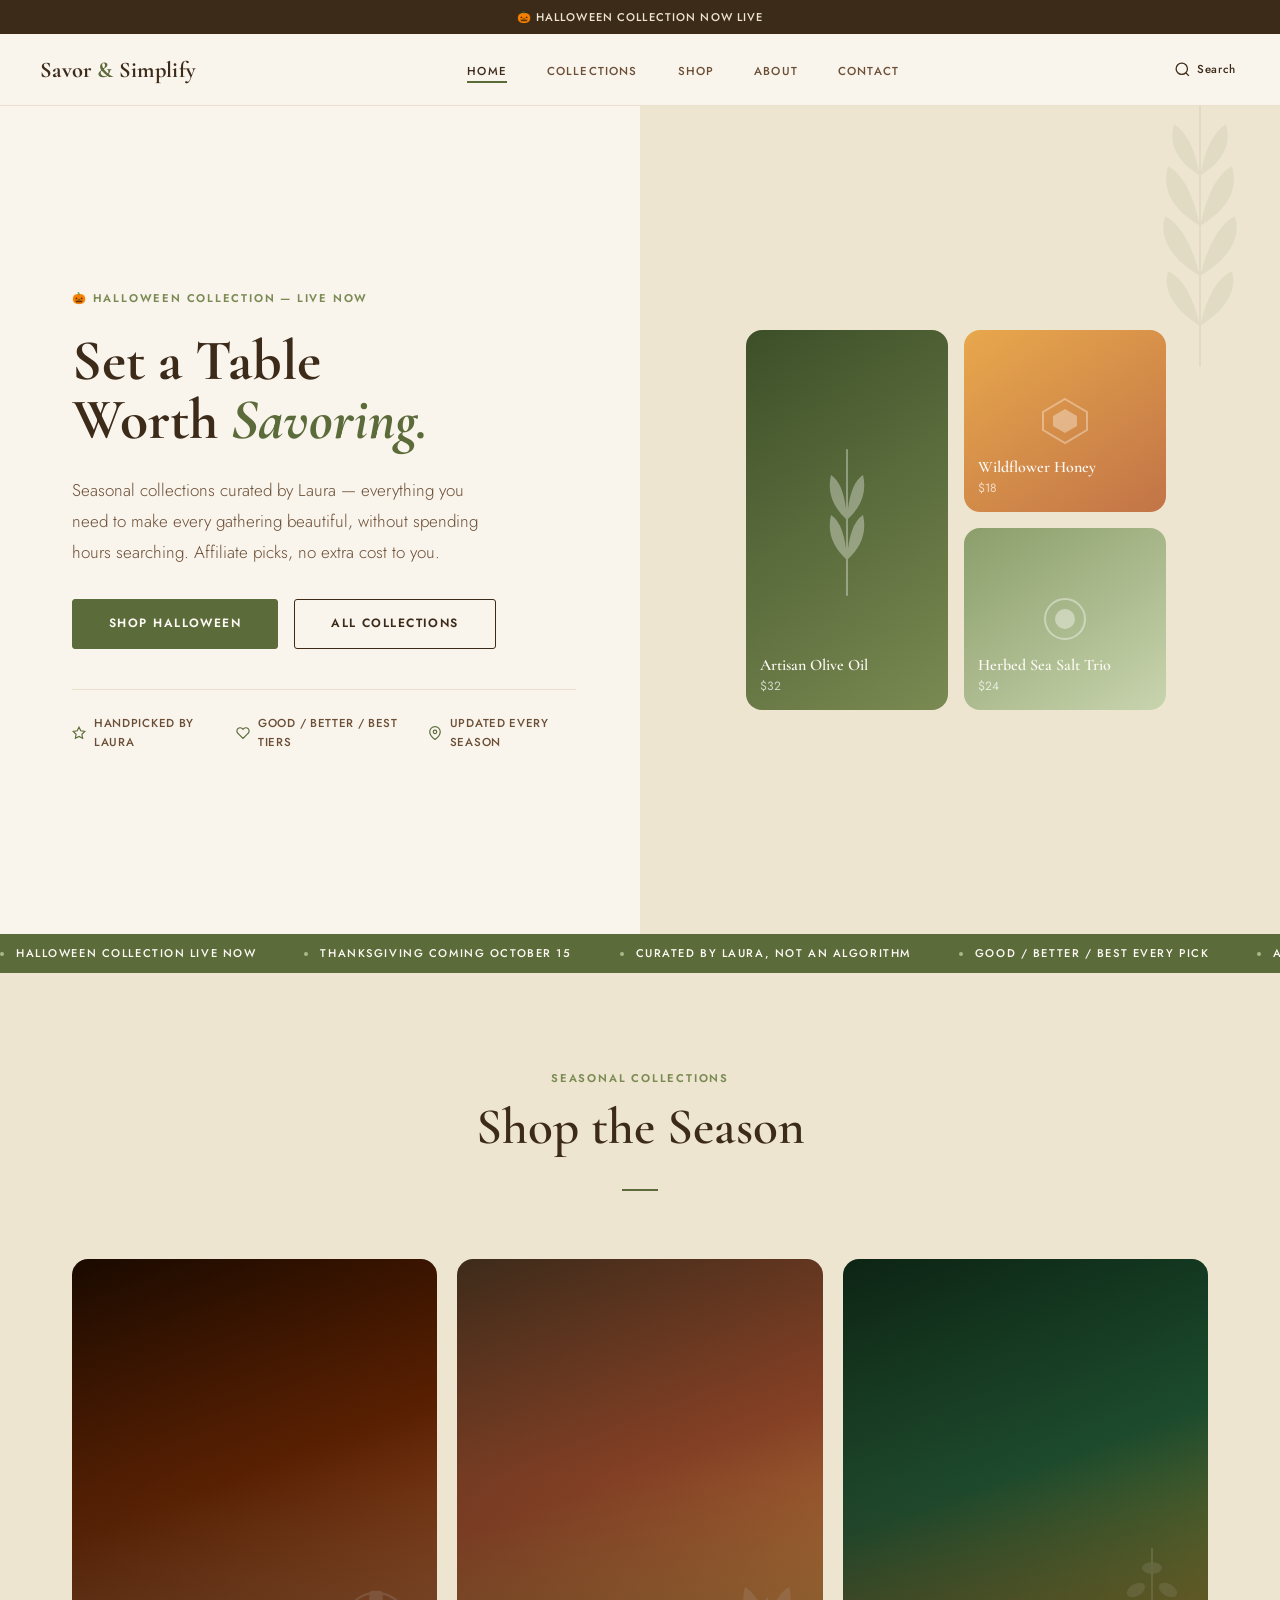
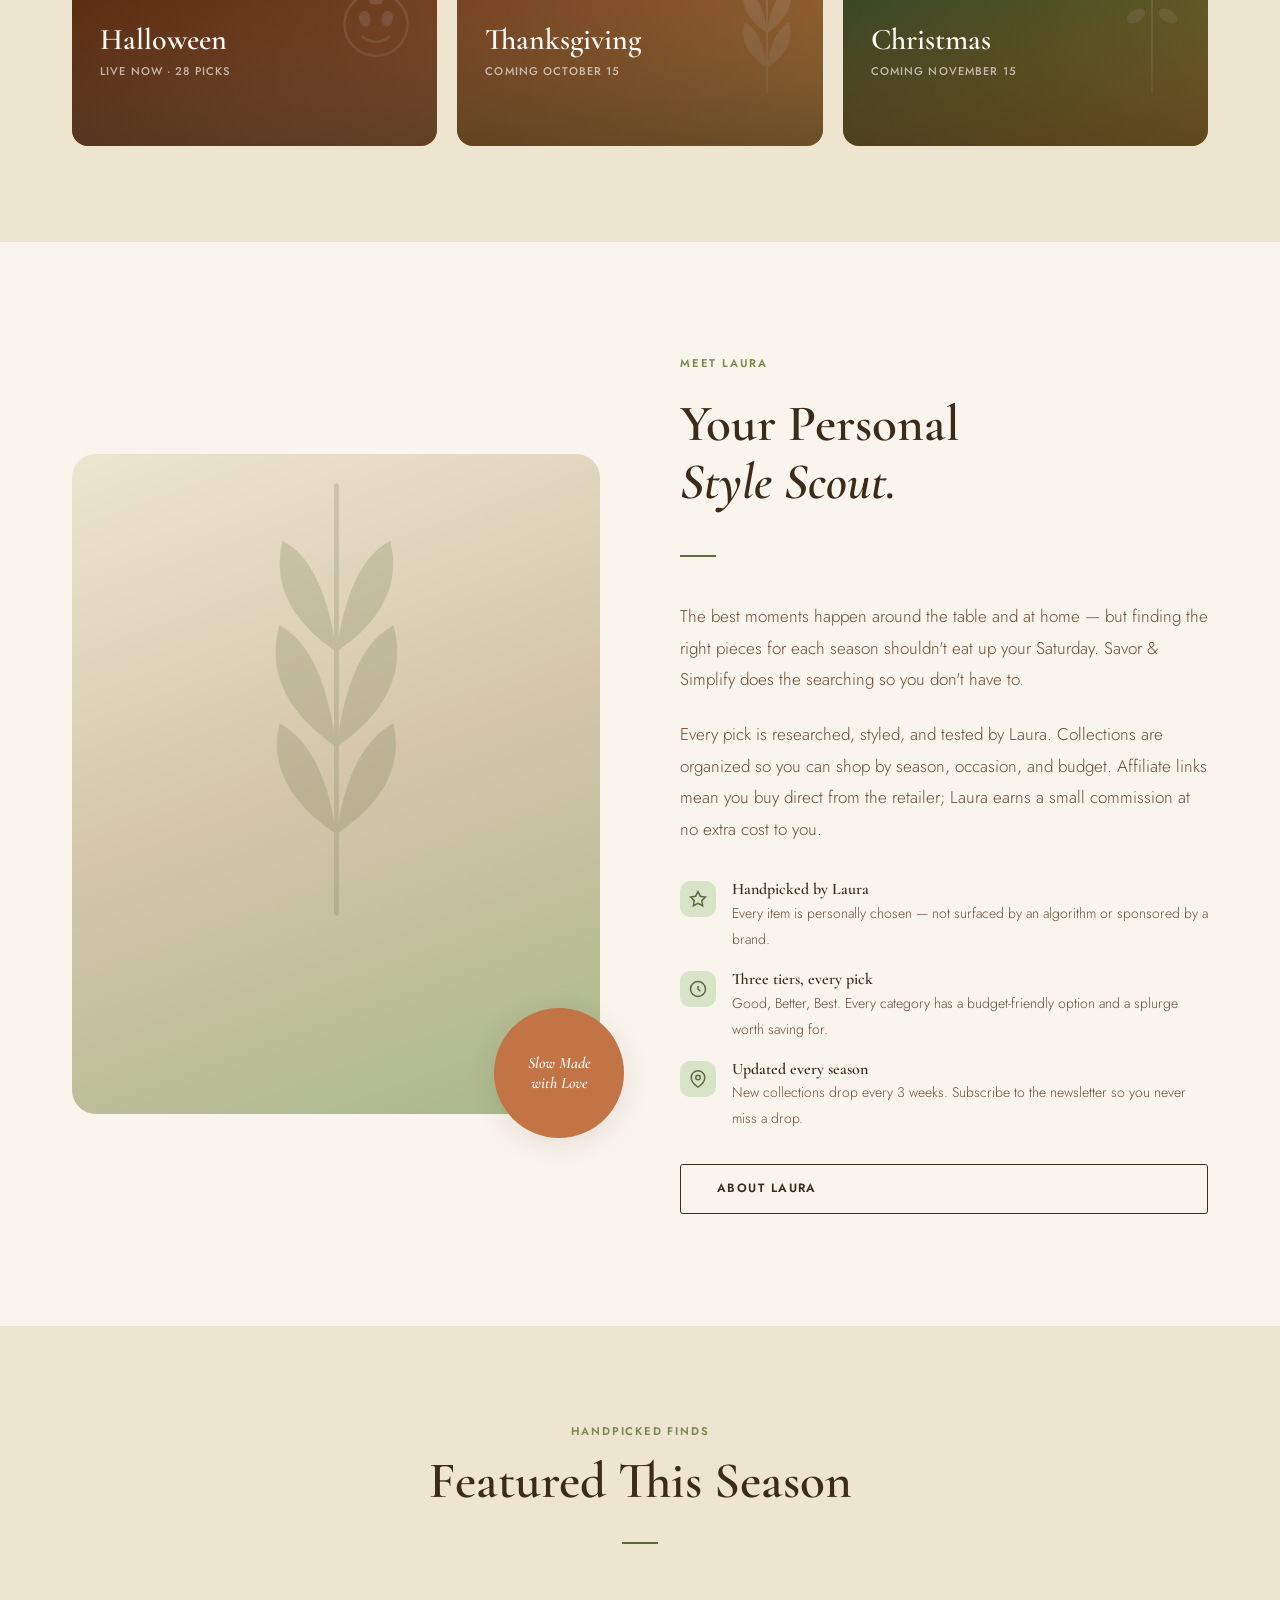
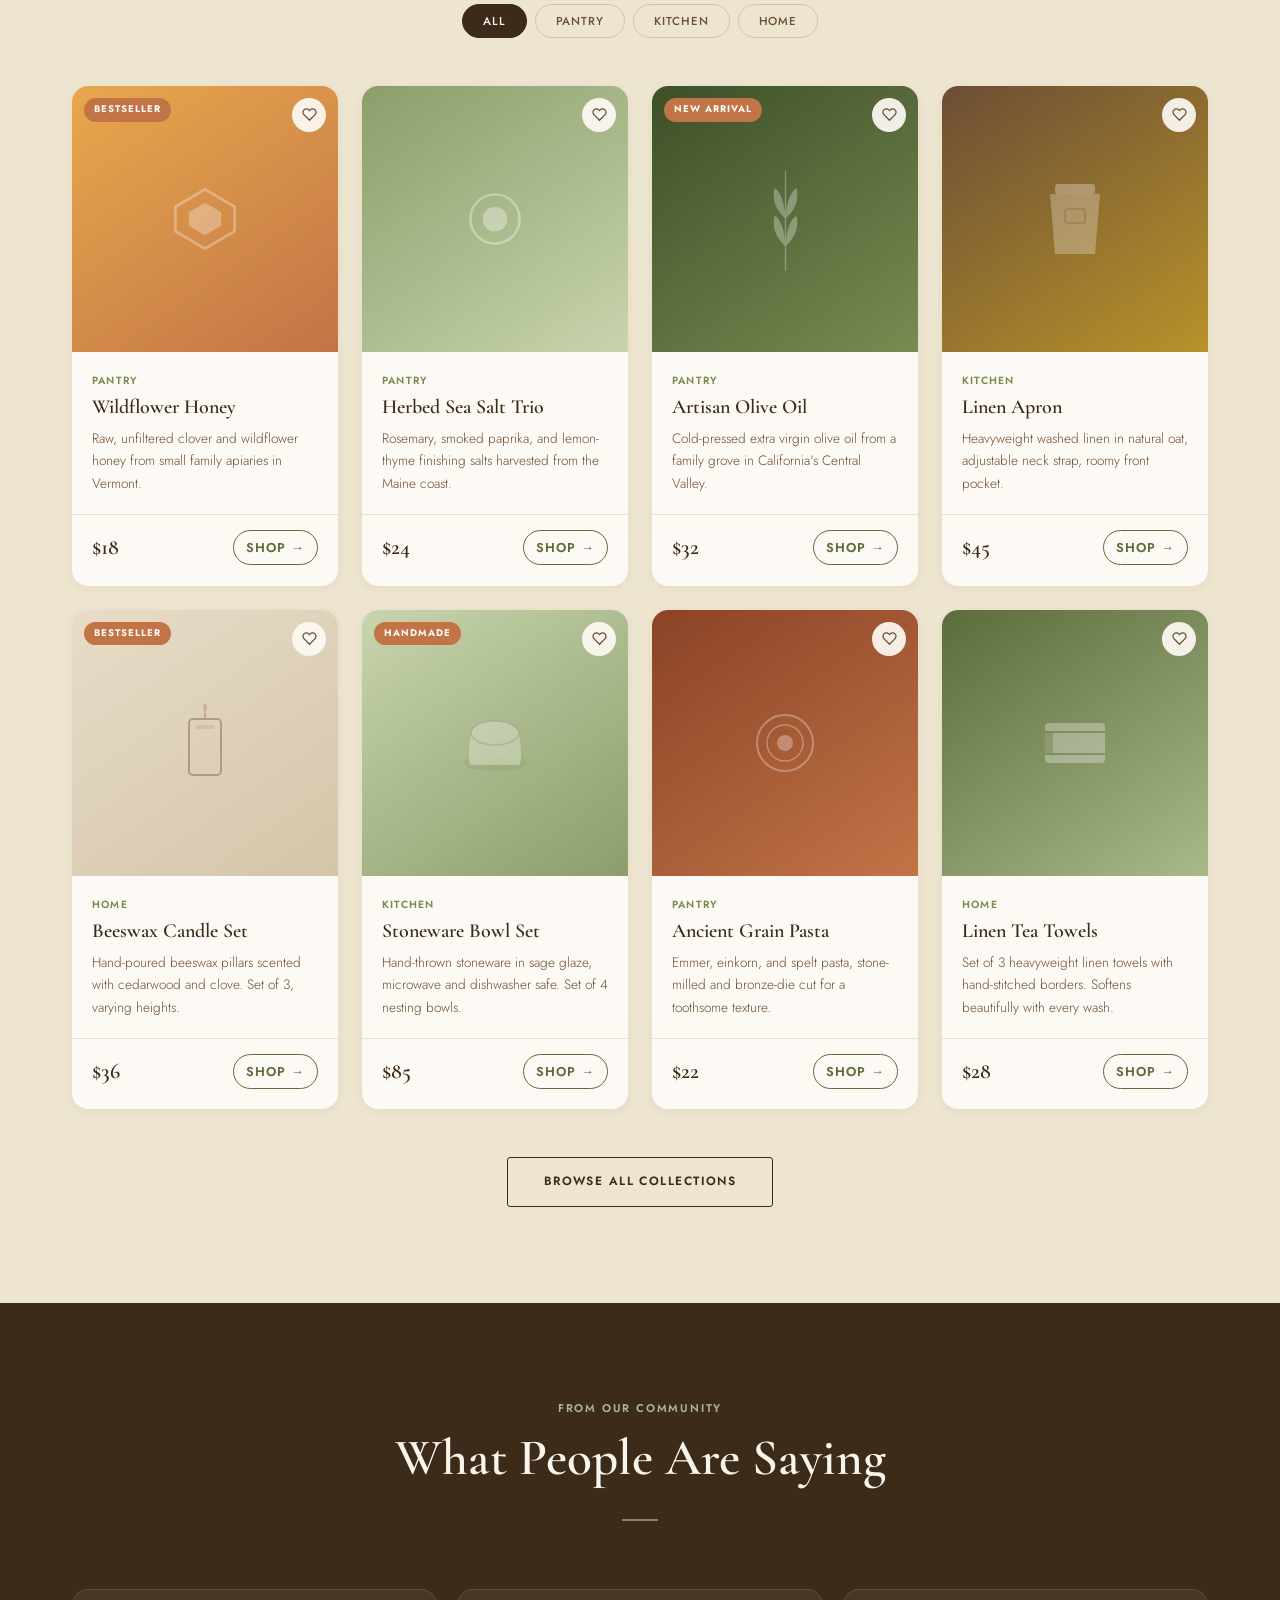
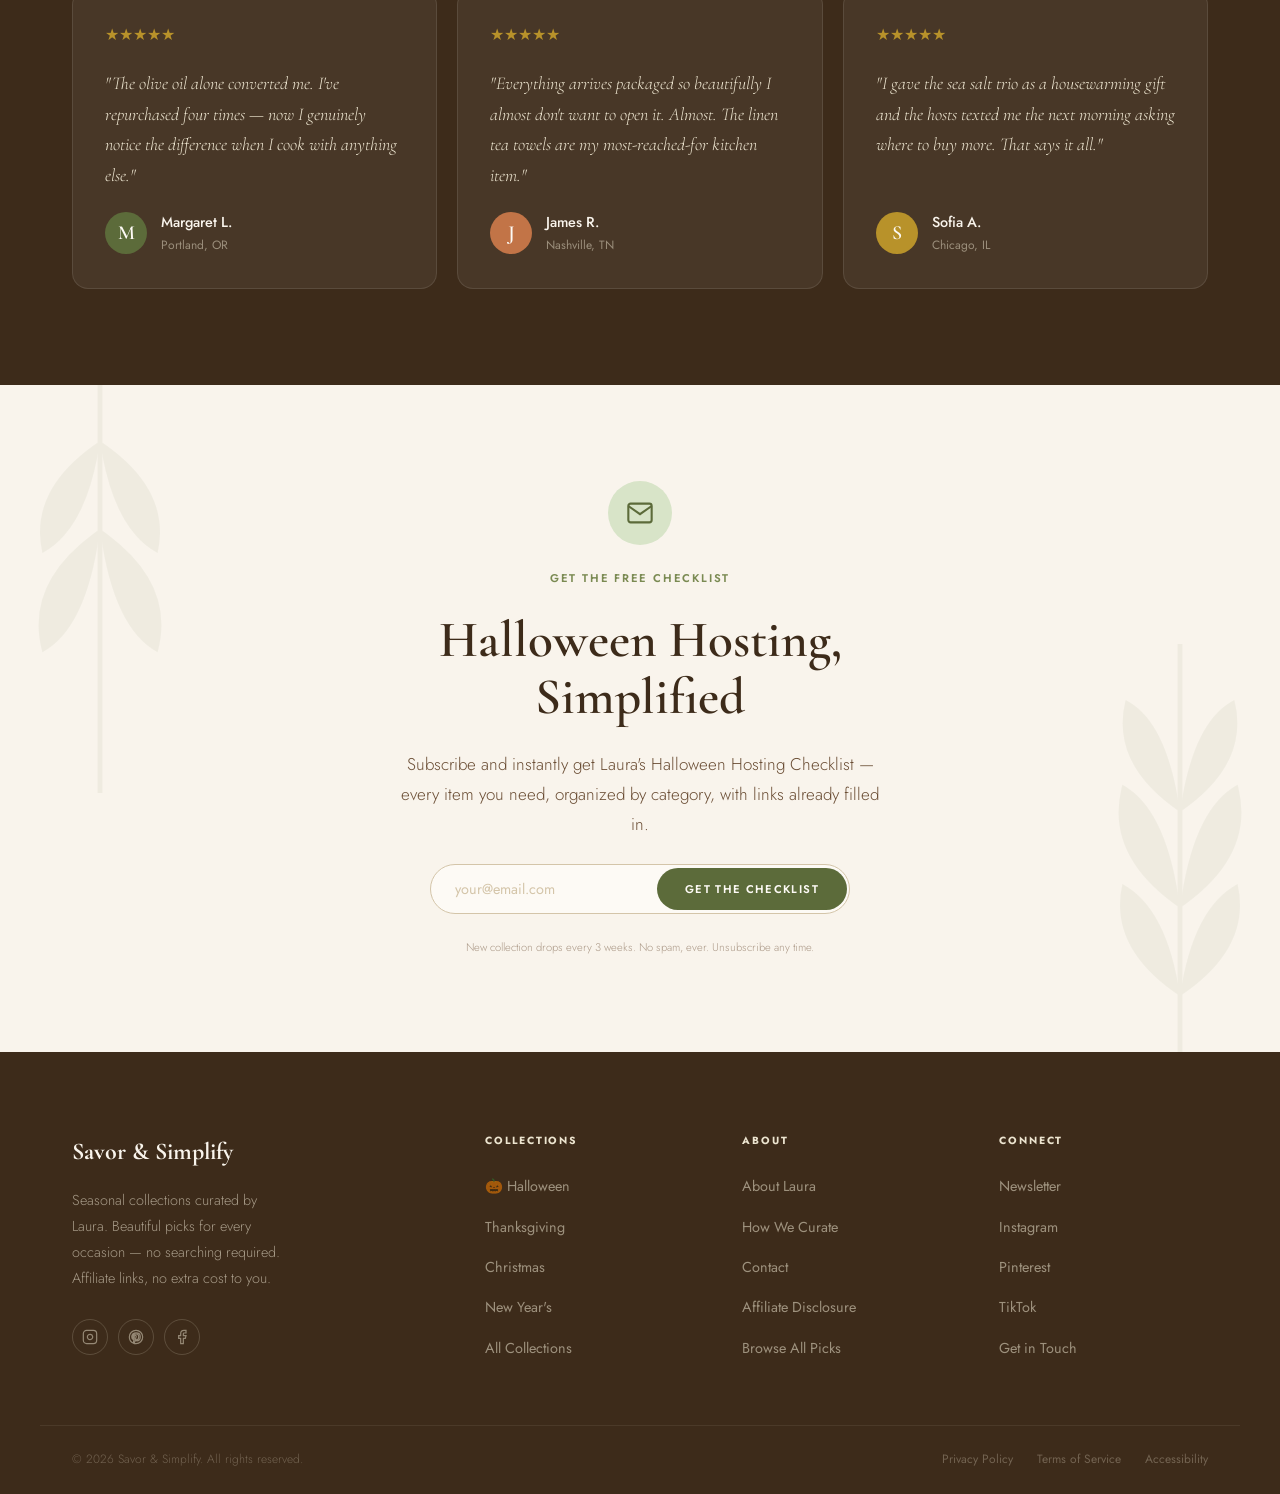
==== commit aaacf066: "Remove affiliate tagline from announcement bar" ====
--- a/index.html
+++ b/index.html
@@ -42,7 +42,7 @@
 
 <!-- Announcement Bar -->
 <div class="announcement">
-  🎃 Halloween Collection Now Live &nbsp;·&nbsp; Affiliate picks, curated with care &nbsp;·&nbsp; No extra cost to you
+  🎃 Halloween Collection Now Live
 </div>
 
 <!-- Navigation -->
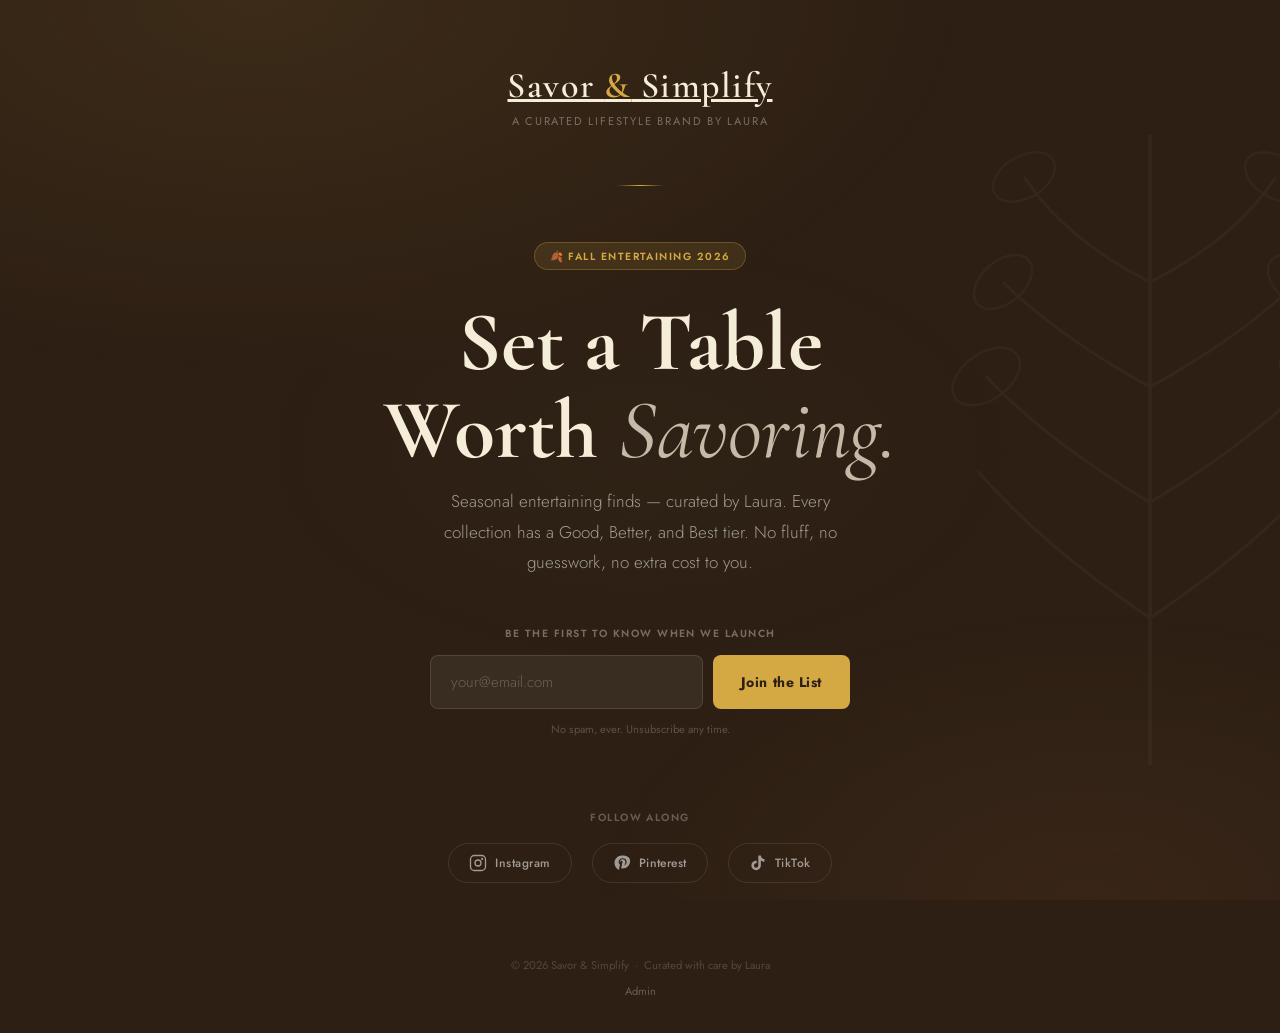
==== commit fdb9d089: "Replace homepage with minimal landing page Email capture + social links only. All collection pages r" ====
--- a/index.html
+++ b/index.html
@@ -3,720 +3,444 @@
 <head>
   <meta charset="UTF-8">
   <meta name="viewport" content="width=device-width, initial-scale=1.0">
-  <title>Savor & Simplify — Curated Pantry, Kitchen & Home Goods</title>
-  <meta name="description" content="Thoughtfully sourced pantry staples, kitchen tools, and home goods for a life that feels as good as it looks.">
+  <title>Savor & Simplify — Coming Soon</title>
+  <meta name="description" content="A curated lifestyle destination by Laura — seasonal tablescapes, entertaining picks, and the finds that make every gathering feel considered. Join the list.">
+  <meta property="og:title" content="Savor & Simplify">
+  <meta property="og:description" content="Curated seasonal entertaining finds by Laura. Join the list.">
+  <meta property="og:type" content="website">
   <link rel="preconnect" href="https://fonts.googleapis.com">
   <link rel="preconnect" href="https://fonts.gstatic.com" crossorigin>
-  <link rel="stylesheet" href="https://fonts.googleapis.com/css2?family=Cormorant+Garamond:ital,wght@0,400;0,500;0,600;0,700;1,400;1,600&family=Jost:wght@300;400;500;600&display=swap">
-  <link rel="stylesheet" href="css/style.css">
+  <link rel="stylesheet" href="https://fonts.googleapis.com/css2?family=Cormorant+Garamond:ital,wght@0,300;0,400;0,600;0,700;1,300;1,400;1,600&family=Jost:wght@300;400;500;600&display=swap">
   <style>
-    /* Fade-in animation */
-    .fade-in { opacity: 0; transform: translateY(24px); transition: opacity .65s ease, transform .65s ease; }
-    .fade-in.visible { opacity: 1; transform: none; }
-
-    /* Product image colors */
-    .img-honey    { background: linear-gradient(145deg,#E8A84C,#C27447); }
-    .img-salt     { background: linear-gradient(145deg,#8B9E6A,#C8D4AE); }
-    .img-oil      { background: linear-gradient(145deg,#3D4F28,#7A8A52); }
-    .img-pasta    { background: linear-gradient(145deg,#8B4226,#C27447); }
-    .img-apron    { background: linear-gradient(145deg,#6B4E35,#B8922A); }
-    .img-ceramic  { background: linear-gradient(145deg,#C8D4AE,#8B9E6A); }
-    .img-candle   { background: linear-gradient(145deg,#E8DCC8,#D4C5A9); }
-    .img-towel    { background: linear-gradient(145deg,#5C6B3A,#A8B98A); }
-
-    /* Category image colors */
-    .cat-pantry { background: linear-gradient(160deg,#6B4E35 0%,#C27447 60%,#E8A84C 100%); }
-    .cat-kitchen{ background: linear-gradient(160deg,#3D4F28 0%,#5C6B3A 50%,#A8B98A 100%); }
-    .cat-home   { background: linear-gradient(160deg,#3D2B1A 0%,#6B4E35 50%,#D4C5A9 100%); }
-
-    /* Story / about image */
-    .img-story   { background: linear-gradient(160deg,#EDE5D0,#D4C5A9 50%,#A8B98A 100%); }
-
-    /* Team / avatar colors */
-    .avatar-1 { background: var(--olive); }
-    .avatar-2 { background: var(--terracotta); }
-    .avatar-3 { background: var(--gold); }
+    *, *::before, *::after { box-sizing: border-box; margin: 0; padding: 0; }
+
+    :root {
+      --espresso:    #2D1F14;
+      --espresso-lt: #3D2B1A;
+      --olive:       #5C6B3A;
+      --gold:        #D4A843;
+      --terracotta:  #C27447;
+      --cream:       #F5EDD8;
+      --sand:        #E8DCC8;
+      --warm-gray:   #8C7B6B;
+      --font-display: 'Cormorant Garamond', Georgia, serif;
+      --font-body:    'Jost', system-ui, sans-serif;
+    }
+
+    html, body {
+      height: 100%;
+    }
+
+    body {
+      font-family: var(--font-body);
+      background: var(--espresso);
+      color: var(--cream);
+      min-height: 100vh;
+      display: flex;
+      flex-direction: column;
+      position: relative;
+      overflow-x: hidden;
+    }
+
+    /* Ambient light */
+    body::before {
+      content: '';
+      position: fixed;
+      inset: 0;
+      background:
+        radial-gradient(ellipse 80% 60% at 20% 0%,   rgba(212,168,67,.09) 0%, transparent 70%),
+        radial-gradient(ellipse 60% 50% at 85% 100%,  rgba(194,116,71,.08) 0%, transparent 65%),
+        radial-gradient(ellipse 50% 40% at 50% 50%,  rgba(92,107,58,.04)  0%, transparent 60%);
+      pointer-events: none;
+      z-index: 0;
+    }
+
+    /* Faint botanical SVG */
+    .bg-botanical {
+      position: fixed;
+      right: -80px;
+      top: 50%;
+      transform: translateY(-50%);
+      width: 420px;
+      opacity: .03;
+      pointer-events: none;
+      z-index: 0;
+    }
+
+    /* ====================== LAYOUT ====================== */
+    .page {
+      position: relative;
+      z-index: 1;
+      flex: 1;
+      display: flex;
+      flex-direction: column;
+      align-items: center;
+      justify-content: center;
+      padding: 4rem 1.5rem 3rem;
+      text-align: center;
+    }
+
+    /* ====================== LOGO ====================== */
+    .logo {
+      font-family: var(--font-display);
+      font-size: clamp(1.625rem, 4vw, 2.25rem);
+      font-weight: 600;
+      letter-spacing: .04em;
+      color: var(--cream);
+      margin-bottom: .4rem;
+      display: block;
+    }
+    .logo span { color: var(--gold); }
+
+    .logo-by {
+      font-size: .7rem;
+      font-weight: 400;
+      letter-spacing: .16em;
+      text-transform: uppercase;
+      color: rgba(255,255,255,.35);
+      margin-bottom: 3.5rem;
+    }
+
+    /* ====================== DIVIDER ====================== */
+    .divider {
+      width: 48px;
+      height: 1px;
+      background: linear-gradient(90deg, transparent, var(--gold), transparent);
+      margin: 0 auto 3.5rem;
+    }
+
+    /* ====================== HERO TEXT ====================== */
+    .hero__season {
+      display: inline-flex;
+      align-items: center;
+      gap: .45rem;
+      background: rgba(212,168,67,.12);
+      border: 1px solid rgba(212,168,67,.28);
+      border-radius: 20px;
+      padding: .325rem .9rem;
+      font-size: .65rem;
+      font-weight: 600;
+      letter-spacing: .14em;
+      text-transform: uppercase;
+      color: var(--gold);
+      margin-bottom: 1.75rem;
+    }
+
+    h1 {
+      font-family: var(--font-display);
+      font-size: clamp(2.75rem, 8vw, 5.25rem);
+      font-weight: 700;
+      line-height: 1.05;
+      color: var(--cream);
+      max-width: 14ch;
+      margin: 0 auto .75rem;
+    }
+    h1 em {
+      font-style: italic;
+      font-weight: 400;
+      color: rgba(245,237,216,.75);
+    }
+
+    .hero__sub {
+      font-size: clamp(.9rem, 2vw, 1.0625rem);
+      font-weight: 300;
+      color: rgba(255,255,255,.55);
+      line-height: 1.8;
+      max-width: 44ch;
+      margin: 0 auto 3rem;
+    }
+
+    /* ====================== EMAIL FORM ====================== */
+    .email-section {
+      width: 100%;
+      max-width: 420px;
+      margin: 0 auto 1rem;
+    }
+
+    .email-label {
+      font-size: .65rem;
+      font-weight: 600;
+      letter-spacing: .14em;
+      text-transform: uppercase;
+      color: rgba(255,255,255,.35);
+      margin-bottom: .875rem;
+      display: block;
+    }
+
+    .email-form {
+      display: flex;
+      gap: .625rem;
+      flex-wrap: wrap;
+    }
+
+    .email-form input[type="email"] {
+      flex: 1;
+      min-width: 0;
+      padding: .9375rem 1.25rem;
+      border: 1.5px solid rgba(255,255,255,.12);
+      border-radius: 8px;
+      background: rgba(255,255,255,.06);
+      color: white;
+      font-family: var(--font-body);
+      font-size: .9375rem;
+      font-weight: 300;
+      transition: border-color .2s, background .2s;
+      -webkit-appearance: none;
+    }
+    .email-form input::placeholder { color: rgba(255,255,255,.25); }
+    .email-form input:focus {
+      outline: none;
+      border-color: rgba(212,168,67,.55);
+      background: rgba(255,255,255,.09);
+    }
+
+    .email-form button {
+      padding: .9375rem 1.75rem;
+      background: var(--gold);
+      border: none;
+      border-radius: 8px;
+      color: var(--espresso);
+      font-family: var(--font-body);
+      font-size: .875rem;
+      font-weight: 700;
+      letter-spacing: .04em;
+      cursor: pointer;
+      white-space: nowrap;
+      transition: background .2s, transform .1s;
+      flex-shrink: 0;
+    }
+    .email-form button:hover { background: #c09235; }
+    .email-form button:active { transform: scale(.97); }
+
+    .email-note {
+      font-size: .7rem;
+      color: rgba(255,255,255,.22);
+      margin-top: .75rem;
+      line-height: 1.5;
+    }
+
+    /* Success state */
+    .email-success {
+      display: none;
+      background: rgba(92,107,58,.18);
+      border: 1px solid rgba(92,107,58,.4);
+      border-radius: 8px;
+      padding: .9375rem 1.25rem;
+      color: #b8d49a;
+      font-size: .875rem;
+      line-height: 1.6;
+      text-align: left;
+    }
+    .email-success.visible { display: block; }
+    .email-form.hidden { display: none; }
+
+    /* ====================== SOCIAL LINKS ====================== */
+    .social-section {
+      margin-top: 3.5rem;
+    }
+
+    .social-label {
+      font-size: .65rem;
+      font-weight: 600;
+      letter-spacing: .14em;
+      text-transform: uppercase;
+      color: rgba(255,255,255,.28);
+      margin-bottom: 1.125rem;
+      display: block;
+    }
+
+    .social-links {
+      display: flex;
+      align-items: center;
+      justify-content: center;
+      gap: 1.25rem;
+    }
+
+    .social-link {
+      display: flex;
+      align-items: center;
+      gap: .5rem;
+      padding: .625rem 1.25rem;
+      border: 1.5px solid rgba(255,255,255,.1);
+      border-radius: 24px;
+      color: rgba(255,255,255,.55);
+      text-decoration: none;
+      font-size: .75rem;
+      font-weight: 500;
+      letter-spacing: .04em;
+      transition: border-color .2s, color .2s, background .2s;
+    }
+    .social-link:hover {
+      border-color: rgba(255,255,255,.3);
+      color: white;
+      background: rgba(255,255,255,.05);
+    }
+    .social-link svg { flex-shrink: 0; }
+
+    @media (max-width: 480px) {
+      .social-links { gap: .75rem; }
+      .social-link span { display: none; }
+      .social-link { padding: .625rem; border-radius: 50%; width: 44px; height: 44px; justify-content: center; }
+    }
+
+    /* ====================== FOOTER ====================== */
+    .site-footer {
+      position: relative;
+      z-index: 1;
+      text-align: center;
+      padding: 1.5rem 1.5rem 2rem;
+      font-size: .7rem;
+      color: rgba(255,255,255,.18);
+      line-height: 1.8;
+    }
+    .site-footer a {
+      color: rgba(255,255,255,.28);
+      text-decoration: none;
+    }
+    .site-footer a:hover { color: rgba(255,255,255,.55); }
+
+    /* ====================== ANIMATIONS ====================== */
+    .fade-up {
+      opacity: 0;
+      transform: translateY(18px);
+      transition: opacity .65s ease, transform .65s ease;
+    }
+    .fade-up.in {
+      opacity: 1;
+      transform: none;
+    }
   </style>
 </head>
 <body>
 
-<!-- Announcement Bar -->
-<div class="announcement">
-  🎃 Halloween Collection Now Live
-</div>
-
-<!-- Navigation -->
-<nav class="nav">
-  <div class="nav__inner">
-    <a href="index.html" class="nav__logo">Savor <span>&</span> Simplify</a>
-    <ul class="nav__links">
-      <li><a href="index.html" class="active">Home</a></li>
-      <li><a href="collections.html">Collections</a></li>
-      <li><a href="shop.html">Shop</a></li>
-      <li><a href="about.html">About</a></li>
-      <li><a href="contact.html">Contact</a></li>
-    </ul>
-    <div class="nav__actions">
-      <a href="shop.html" class="nav__icon-btn">
-        <svg width="17" height="17" viewBox="0 0 24 24" fill="none" stroke="currentColor" stroke-width="1.8"><circle cx="11" cy="11" r="8"/><line x1="21" y1="21" x2="16.65" y2="16.65"/></svg>
-        Search
+<!-- Faint botanical background -->
+<svg class="bg-botanical" viewBox="0 0 200 320" fill="none" xmlns="http://www.w3.org/2000/svg" aria-hidden="true">
+  <path d="M100 310 L100 10" stroke="white" stroke-width="2"/>
+  <path d="M100 80 Q60 60 40 30" stroke="white" stroke-width="1.5"/>
+  <path d="M100 80 Q140 60 160 30" stroke="white" stroke-width="1.5"/>
+  <path d="M100 130 Q55 105 30 80" stroke="white" stroke-width="1.5"/>
+  <path d="M100 130 Q145 105 170 80" stroke="white" stroke-width="1.5"/>
+  <path d="M100 185 Q50 155 22 125" stroke="white" stroke-width="1.5"/>
+  <path d="M100 185 Q150 155 178 125" stroke="white" stroke-width="1.5"/>
+  <path d="M100 240 Q48 205 18 170" stroke="white" stroke-width="1.5"/>
+  <path d="M100 240 Q152 205 182 170" stroke="white" stroke-width="1.5"/>
+  <ellipse cx="40" cy="30" rx="16" ry="10" transform="rotate(-30 40 30)" stroke="white" stroke-width="1.2"/>
+  <ellipse cx="160" cy="30" rx="16" ry="10" transform="rotate(30 160 30)" stroke="white" stroke-width="1.2"/>
+  <ellipse cx="30" cy="80" rx="16" ry="10" transform="rotate(-40 30 80)" stroke="white" stroke-width="1.2"/>
+  <ellipse cx="170" cy="80" rx="16" ry="10" transform="rotate(40 170 80)" stroke="white" stroke-width="1.2"/>
+  <ellipse cx="22" cy="125" rx="18" ry="11" transform="rotate(-35 22 125)" stroke="white" stroke-width="1.2"/>
+  <ellipse cx="178" cy="125" rx="18" ry="11" transform="rotate(35 178 125)" stroke="white" stroke-width="1.2"/>
+</svg>
+
+<main class="page">
+
+  <!-- Logo -->
+  <div class="fade-up">
+    <a class="logo" href="#">Savor <span>&amp;</span> Simplify</a>
+    <div class="logo-by">A curated lifestyle brand by Laura</div>
+  </div>
+
+  <div class="divider fade-up"></div>
+
+  <!-- Hero text -->
+  <div class="fade-up">
+    <div class="hero__season">🍂 Fall Entertaining 2026</div>
+    <h1>Set a Table Worth <em>Savoring.</em></h1>
+    <p class="hero__sub">
+      Seasonal entertaining finds — curated by Laura. Every collection has a Good, Better, and Best tier. No fluff, no guesswork, no extra cost to you.
+    </p>
+  </div>
+
+  <!-- Email form -->
+  <div class="email-section fade-up">
+    <span class="email-label">Be the first to know when we launch</span>
+    <form class="email-form" id="emailForm">
+      <input
+        type="email"
+        id="emailInput"
+        placeholder="your@email.com"
+        autocomplete="email"
+        required
+      >
+      <!-- ACTION: Replace form action or wire to Formio/Mailchimp endpoint -->
+      <button type="submit">Join the List</button>
+    </form>
+    <div class="email-success" id="emailSuccess">
+      ✓ &nbsp;You're on the list. Watch for something beautiful in your inbox.
+    </div>
+    <p class="email-note">No spam, ever. Unsubscribe any time.</p>
+  </div>
+
+  <!-- Social links -->
+  <div class="social-section fade-up">
+    <span class="social-label">Follow along</span>
+    <div class="social-links">
+
+      <!-- Instagram -->
+      <!-- UPDATE: Replace href with your real Instagram URL -->
+      <a href="https://instagram.com/savorandsimplify" target="_blank" rel="noopener" class="social-link" aria-label="Instagram">
+        <svg width="18" height="18" viewBox="0 0 24 24" fill="none" stroke="currentColor" stroke-width="1.75" stroke-linecap="round" stroke-linejoin="round">
+          <rect x="2" y="2" width="20" height="20" rx="5" ry="5"/>
+          <circle cx="12" cy="12" r="4"/>
+          <circle cx="17.5" cy="6.5" r="1.5" fill="currentColor" stroke="none"/>
+        </svg>
+        <span>Instagram</span>
       </a>
-    </div>
-    <button class="nav__hamburger" aria-label="Open menu">
-      <span></span><span></span><span></span>
-    </button>
-  </div>
-</nav>
-
-<!-- Mobile Nav -->
-<nav class="nav__mobile" aria-label="Mobile navigation">
-  <a href="index.html">Home</a>
-  <a href="collections.html">Collections</a>
-  <a href="shop.html">Shop</a>
-  <a href="about.html">About</a>
-  <a href="contact.html">Contact</a>
-  <div class="nav__mobile-footer">
-    <a href="halloween.html" class="btn btn--olive">Shop Halloween</a>
-  </div>
-</nav>
-
-<!-- ============================================================
-     HERO
-============================================================ -->
-<section class="hero">
-  <!-- Left: Content -->
-  <div class="hero__content">
-    <span class="eyebrow">🎃 Halloween Collection — Live Now</span>
-    <h1 class="hero__headline">Set a Table<br>Worth <em>Savoring.</em></h1>
-    <p class="hero__sub">Seasonal collections curated by Laura — everything you need to make every gathering beautiful, without spending hours searching. Affiliate picks, no extra cost to you.</p>
-    <div class="hero__cta">
-      <a href="halloween.html" class="btn btn--primary">Shop Halloween</a>
-      <a href="collections.html" class="btn btn--outline">All Collections</a>
-    </div>
-    <div class="hero__trust">
-      <div class="hero__trust-item">
-        <svg width="14" height="14" viewBox="0 0 24 24" fill="none" stroke="currentColor" stroke-width="2"><path d="M12 2l3.09 6.26L22 9.27l-5 4.87 1.18 6.88L12 17.77l-6.18 3.25L7 14.14 2 9.27l6.91-1.01L12 2z"/></svg>
-        Handpicked by Laura
-      </div>
-      <div class="hero__trust-item">
-        <svg width="14" height="14" viewBox="0 0 24 24" fill="none" stroke="currentColor" stroke-width="2"><path d="M20.84 4.61a5.5 5.5 0 0 0-7.78 0L12 5.67l-1.06-1.06a5.5 5.5 0 0 0-7.78 7.78l1.06 1.06L12 21.23l7.78-7.78 1.06-1.06a5.5 5.5 0 0 0 0-7.78z"/></svg>
-        Good / Better / Best Tiers
-      </div>
-      <div class="hero__trust-item">
-        <svg width="14" height="14" viewBox="0 0 24 24" fill="none" stroke="currentColor" stroke-width="2"><path d="M21 10c0 7-9 13-9 13s-9-6-9-13a9 9 0 0 1 18 0z"/><circle cx="12" cy="10" r="3"/></svg>
-        Updated Every Season
-      </div>
+
+      <!-- Pinterest -->
+      <!-- UPDATE: Replace href with your real Pinterest URL -->
+      <a href="https://pinterest.com/savorandsimplify" target="_blank" rel="noopener" class="social-link" aria-label="Pinterest">
+        <svg width="18" height="18" viewBox="0 0 24 24" fill="currentColor" stroke="none">
+          <path d="M12 2C6.48 2 2 6.48 2 12c0 4.24 2.65 7.87 6.39 9.29-.09-.78-.17-1.98.03-2.83.19-.78 1.26-5.32 1.26-5.32s-.32-.64-.32-1.59c0-1.49.86-2.61 1.93-2.61.91 0 1.35.68 1.35 1.5 0 .91-.58 2.28-.88 3.55-.25 1.06.53 1.92 1.57 1.92 1.88 0 3.14-2.4 3.14-5.25 0-2.17-1.47-3.69-3.57-3.69-2.43 0-3.86 1.82-3.86 3.7 0 .73.28 1.52.63 1.95.07.08.08.15.06.24l-.23.97c-.04.14-.12.18-.28.11-1.05-.49-1.7-2.01-1.7-3.24 0-2.63 1.91-5.05 5.51-5.05 2.89 0 5.14 2.06 5.14 4.81 0 2.87-1.81 5.18-4.32 5.18-.84 0-1.64-.44-1.91-.95l-.52 1.94c-.19.72-.69 1.62-1.03 2.17.78.24 1.6.37 2.45.37 5.52 0 10-4.48 10-10S17.52 2 12 2z"/>
+        </svg>
+        <span>Pinterest</span>
+      </a>
+
+      <!-- TikTok -->
+      <!-- UPDATE: Replace href with your real TikTok URL -->
+      <a href="https://tiktok.com/@savorandsimplify" target="_blank" rel="noopener" class="social-link" aria-label="TikTok">
+        <svg width="18" height="18" viewBox="0 0 24 24" fill="currentColor" stroke="none">
+          <path d="M19.59 6.69a4.83 4.83 0 01-3.77-4.25V2h-3.45v13.67a2.89 2.89 0 01-2.88 2.5 2.89 2.89 0 01-2.89-2.89 2.89 2.89 0 012.89-2.89c.28 0 .54.04.79.1V9.01a6.33 6.33 0 00-.79-.05 6.34 6.34 0 00-6.34 6.34 6.34 6.34 0 006.34 6.34 6.34 6.34 0 006.33-6.34V8.69a8.2 8.2 0 004.79 1.53V6.77a4.85 4.85 0 01-1.02-.08z"/>
+        </svg>
+        <span>TikTok</span>
+      </a>
+
     </div>
   </div>
 
-  <!-- Right: Product visual -->
-  <div class="hero__visual">
-    <!-- Botanical bg decoration -->
-    <svg class="botanical-corner" style="right:-20px;top:-20px;width:200px;opacity:.07;" viewBox="0 0 200 300" fill="none" xmlns="http://www.w3.org/2000/svg">
-      <path d="M100 280 C100 280 100 40 100 20" stroke="#5C6B3A" stroke-width="2" stroke-linecap="round"/>
-      <path d="M100 240 Q60 215 68 185 Q90 195 100 240Z" fill="#5C6B3A"/>
-      <path d="M100 240 Q140 215 132 185 Q110 195 100 240Z" fill="#5C6B3A"/>
-      <path d="M100 190 Q55 163 65 130 Q88 142 100 190Z" fill="#5C6B3A"/>
-      <path d="M100 190 Q145 163 135 130 Q112 142 100 190Z" fill="#5C6B3A"/>
-      <path d="M100 140 Q58 115 68 80 Q90 92 100 140Z" fill="#5C6B3A"/>
-      <path d="M100 140 Q142 115 132 80 Q110 92 100 140Z" fill="#5C6B3A"/>
-      <path d="M100 90 Q65 68 74 38 Q93 50 100 90Z" fill="#5C6B3A"/>
-      <path d="M100 90 Q135 68 126 38 Q107 50 100 90Z" fill="#5C6B3A"/>
-    </svg>
-
-    <div class="hero__product-stack">
-      <!-- Tall card: Artisan Olive Oil -->
-      <div class="hero__product-card hero__product-card--tall">
-        <div class="hero__product-img img-oil" style="min-height:380px;">
-          <svg width="80" height="160" viewBox="0 0 80 160" fill="none" xmlns="http://www.w3.org/2000/svg" style="opacity:.35">
-            <path d="M40 155 L40 10" stroke="white" stroke-width="2" stroke-linecap="round"/>
-            <path d="M40 120 Q18 100 24 75 Q38 84 40 120Z" fill="white"/>
-            <path d="M40 120 Q62 100 56 75 Q42 84 40 120Z" fill="white"/>
-            <path d="M40 80 Q18 60 24 35 Q38 44 40 80Z" fill="white"/>
-            <path d="M40 80 Q62 60 56 35 Q42 44 40 80Z" fill="white"/>
-          </svg>
-          <div class="hero__product-label">
-            <div class="hero__product-name">Artisan Olive Oil</div>
-            <div class="hero__product-price">$32</div>
-          </div>
-        </div>
-      </div>
-
-      <!-- Top right: Wildflower Honey -->
-      <div class="hero__product-card">
-        <div class="hero__product-img img-honey">
-          <svg width="52" height="52" viewBox="0 0 52 52" fill="none" xmlns="http://www.w3.org/2000/svg" style="opacity:.35">
-            <polygon points="26,4 48,17 48,35 26,48 4,35 4,17" stroke="white" stroke-width="2" fill="none"/>
-            <polygon points="26,14 38,21 38,31 26,38 14,31 14,21" fill="white"/>
-          </svg>
-          <div class="hero__product-label">
-            <div class="hero__product-name">Wildflower Honey</div>
-            <div class="hero__product-price">$18</div>
-          </div>
-        </div>
-      </div>
-
-      <!-- Bottom right: Sea Salt Trio -->
-      <div class="hero__product-card">
-        <div class="hero__product-img img-salt">
-          <svg width="52" height="52" viewBox="0 0 52 52" fill="none" xmlns="http://www.w3.org/2000/svg" style="opacity:.4">
-            <circle cx="26" cy="26" r="20" stroke="white" stroke-width="2" fill="none"/>
-            <circle cx="26" cy="26" r="10" fill="white"/>
-          </svg>
-          <div class="hero__product-label">
-            <div class="hero__product-name">Herbed Sea Salt Trio</div>
-            <div class="hero__product-price">$24</div>
-          </div>
-        </div>
-      </div>
-    </div>
-  </div>
-</section>
-
-<!-- ============================================================
-     MARQUEE
-============================================================ -->
-<div class="marquee-bar" aria-hidden="true">
-  <div class="marquee-wrapper">
-    <div class="marquee-track">
-      <span class="marquee-item"><span class="marquee-dot"></span>Halloween Collection Live Now</span>
-      <span class="marquee-item"><span class="marquee-dot"></span>Thanksgiving Coming October 15</span>
-      <span class="marquee-item"><span class="marquee-dot"></span>Curated by Laura, Not an Algorithm</span>
-      <span class="marquee-item"><span class="marquee-dot"></span>Good / Better / Best Every Pick</span>
-      <span class="marquee-item"><span class="marquee-dot"></span>Affiliate Links — No Extra Cost to You</span>
-      <span class="marquee-item"><span class="marquee-dot"></span>New Seasonal Collection Every 3 Weeks</span>
-      <span class="marquee-item"><span class="marquee-dot"></span>Halloween Collection Live Now</span>
-      <span class="marquee-item"><span class="marquee-dot"></span>Thanksgiving Coming October 15</span>
-      <span class="marquee-item"><span class="marquee-dot"></span>Curated by Laura, Not an Algorithm</span>
-      <span class="marquee-item"><span class="marquee-dot"></span>Good / Better / Best Every Pick</span>
-      <span class="marquee-item"><span class="marquee-dot"></span>Affiliate Links — No Extra Cost to You</span>
-      <span class="marquee-item"><span class="marquee-dot"></span>New Seasonal Collection Every 3 Weeks</span>
-    </div>
-  </div>
-</div>
-
-<!-- ============================================================
-     CATEGORIES
-============================================================ -->
-<section class="categories">
-  <div class="container">
-    <div class="categories__header fade-in">
-      <span class="eyebrow">Seasonal Collections</span>
-      <h2>Shop the Season</h2>
-      <div class="divider divider--center"></div>
-    </div>
-    <div class="categories__grid">
-
-      <a href="halloween.html" class="category-card fade-in">
-        <div class="category-card__inner">
-          <div class="category-card__bg" style="background:linear-gradient(160deg,#1a0a00 0%,#5C1F00 45%,#C27447 100%);">
-            <svg style="position:absolute;right:1rem;bottom:3rem;width:90px;opacity:.2" viewBox="0 0 80 100" fill="none">
-              <circle cx="40" cy="35" r="28" stroke="white" stroke-width="2"/>
-              <rect x="34" y="5" width="12" height="12" rx="3" fill="white"/>
-              <ellipse cx="30" cy="30" rx="5" ry="7" fill="white" transform="rotate(-10 30 30)"/>
-              <ellipse cx="50" cy="30" rx="5" ry="7" fill="white" transform="rotate(10 50 30)"/>
-              <path d="M28 46 Q40 55 52 46" stroke="white" stroke-width="2" stroke-linecap="round"/>
-            </svg>
-          </div>
-          <div class="category-card__overlay"></div>
-          <div class="category-card__body">
-            <div class="category-card__label">Halloween</div>
-            <div class="category-card__count">Live Now · 28 Picks</div>
-            <div class="category-card__link">
-              Shop the Collection
-              <svg width="14" height="14" viewBox="0 0 24 24" fill="none" stroke="currentColor" stroke-width="2"><line x1="5" y1="12" x2="19" y2="12"/><polyline points="12 5 19 12 12 19"/></svg>
-            </div>
-          </div>
-        </div>
-      </a>
-
-      <a href="collections.html#thanksgiving" class="category-card fade-in">
-        <div class="category-card__inner">
-          <div class="category-card__bg" style="background:linear-gradient(160deg,#3D2B1A 0%,#8B4226 45%,#E8A84C 100%);">
-            <svg style="position:absolute;right:1rem;bottom:3rem;width:80px;opacity:.18" viewBox="0 0 80 120" fill="none">
-              <path d="M40 115 L40 20" stroke="white" stroke-width="2"/>
-              <path d="M40 90 Q10 70 18 44 Q36 55 40 90Z" fill="white"/>
-              <path d="M40 90 Q70 70 62 44 Q44 55 40 90Z" fill="white"/>
-              <path d="M40 55 Q10 35 18 9 Q36 20 40 55Z" fill="white"/>
-              <path d="M40 55 Q70 35 62 9 Q44 20 40 55Z" fill="white"/>
-            </svg>
-          </div>
-          <div class="category-card__overlay"></div>
-          <div class="category-card__body">
-            <div class="category-card__label">Thanksgiving</div>
-            <div class="category-card__count">Coming October 15</div>
-            <div class="category-card__link">
-              Preview the Collection
-              <svg width="14" height="14" viewBox="0 0 24 24" fill="none" stroke="currentColor" stroke-width="2"><line x1="5" y1="12" x2="19" y2="12"/><polyline points="12 5 19 12 12 19"/></svg>
-            </div>
-          </div>
-        </div>
-      </a>
-
-      <a href="collections.html#christmas" class="category-card fade-in">
-        <div class="category-card__inner">
-          <div class="category-card__bg" style="background:linear-gradient(160deg,#0D2414 0%,#1A4D2E 45%,#B8922A 100%);">
-            <svg style="position:absolute;right:1rem;bottom:3rem;width:80px;opacity:.18" viewBox="0 0 80 160" fill="none">
-              <path d="M40 155 L40 10" stroke="white" stroke-width="2"/>
-              <ellipse cx="40" cy="30" rx="10" ry="6" fill="white" opacity=".8"/>
-              <ellipse cx="24" cy="52" rx="10" ry="6" fill="white" opacity=".8" transform="rotate(-30 24 52)"/>
-              <ellipse cx="56" cy="52" rx="10" ry="6" fill="white" opacity=".8" transform="rotate(30 56 52)"/>
-              <ellipse cx="24" cy="78" rx="10" ry="6" fill="white" opacity=".8" transform="rotate(-30 24 78)"/>
-              <ellipse cx="56" cy="78" rx="10" ry="6" fill="white" opacity=".8" transform="rotate(30 56 78)"/>
-            </svg>
-          </div>
-          <div class="category-card__overlay"></div>
-          <div class="category-card__body">
-            <div class="category-card__label">Christmas</div>
-            <div class="category-card__count">Coming November 15</div>
-            <div class="category-card__link">
-              Preview the Collection
-              <svg width="14" height="14" viewBox="0 0 24 24" fill="none" stroke="currentColor" stroke-width="2"><line x1="5" y1="12" x2="19" y2="12"/><polyline points="12 5 19 12 12 19"/></svg>
-            </div>
-          </div>
-        </div>
-      </a>
-
-    </div>
-  </div>
-</section>
-
-<!-- ============================================================
-     BRAND STORY TEASER
-============================================================ -->
-<section class="story">
-  <div class="story__inner">
-    <div class="story__visual fade-in">
-      <div class="story__image img-story">
-        <svg style="width:60%;margin:auto;display:block;opacity:.2" viewBox="0 0 200 300" fill="none" xmlns="http://www.w3.org/2000/svg">
-          <path d="M100 290 L100 20" stroke="#5C6B3A" stroke-width="3" stroke-linecap="round"/>
-          <path d="M100 240 Q55 210 64 170 Q92 185 100 240Z" fill="#5C6B3A"/>
-          <path d="M100 240 Q145 210 136 170 Q108 185 100 240Z" fill="#5C6B3A"/>
-          <path d="M100 185 Q52 152 64 108 Q92 123 100 185Z" fill="#5C6B3A"/>
-          <path d="M100 185 Q148 152 136 108 Q108 123 100 185Z" fill="#5C6B3A"/>
-          <path d="M100 125 Q56 95 66 55 Q92 68 100 125Z" fill="#5C6B3A"/>
-          <path d="M100 125 Q144 95 134 55 Q108 68 100 125Z" fill="#5C6B3A"/>
-        </svg>
-      </div>
-      <div class="story__badge">
-        <div class="story__badge-text">Slow Made<br>with Love</div>
-      </div>
-    </div>
-    <div class="story__content fade-in">
-      <span class="eyebrow">Meet Laura</span>
-      <h2>Your Personal<br><em>Style Scout.</em></h2>
-      <div class="divider"></div>
-      <p>The best moments happen around the table and at home — but finding the right pieces for each season shouldn't eat up your Saturday. Savor & Simplify does the searching so you don't have to.</p>
-      <p>Every pick is researched, styled, and tested by Laura. Collections are organized so you can shop by season, occasion, and budget. Affiliate links mean you buy direct from the retailer; Laura earns a small commission at no extra cost to you.</p>
-      <div class="story__values">
-        <div class="story__value">
-          <div class="story__value-icon">
-            <svg width="18" height="18" viewBox="0 0 24 24" fill="none" stroke="currentColor" stroke-width="2"><path d="M12 2l3.09 6.26L22 9.27l-5 4.87 1.18 6.88L12 17.77l-6.18 3.25L7 14.14 2 9.27l6.91-1.01L12 2z"/></svg>
-          </div>
-          <div>
-            <h4>Handpicked by Laura</h4>
-            <p>Every item is personally chosen — not surfaced by an algorithm or sponsored by a brand.</p>
-          </div>
-        </div>
-        <div class="story__value">
-          <div class="story__value-icon">
-            <svg width="18" height="18" viewBox="0 0 24 24" fill="none" stroke="currentColor" stroke-width="2"><circle cx="12" cy="12" r="10"/><path d="M12 8v4l3 3"/></svg>
-          </div>
-          <div>
-            <h4>Three tiers, every pick</h4>
-            <p>Good, Better, Best. Every category has a budget-friendly option and a splurge worth saving for.</p>
-          </div>
-        </div>
-        <div class="story__value">
-          <div class="story__value-icon">
-            <svg width="18" height="18" viewBox="0 0 24 24" fill="none" stroke="currentColor" stroke-width="2"><path d="M21 10c0 7-9 13-9 13s-9-6-9-13a9 9 0 0 1 18 0z"/><circle cx="12" cy="10" r="3"/></svg>
-          </div>
-          <div>
-            <h4>Updated every season</h4>
-            <p>New collections drop every 3 weeks. Subscribe to the newsletter so you never miss a drop.</p>
-          </div>
-        </div>
-      </div>
-      <a href="about.html" class="btn btn--outline" style="margin-top:.5rem">About Laura</a>
-    </div>
-  </div>
-</section>
-
-<!-- ============================================================
-     FEATURED PRODUCTS
-============================================================ -->
-<section class="products">
-  <div class="container">
-    <div class="products__header fade-in">
-      <span class="eyebrow">Handpicked Finds</span>
-      <h2>Featured This Season</h2>
-      <div class="divider divider--center"></div>
-    </div>
-    <div class="products__filter-row fade-in">
-      <button class="filter-pill active" data-filter="all">All</button>
-      <button class="filter-pill" data-filter="pantry">Pantry</button>
-      <button class="filter-pill" data-filter="kitchen">Kitchen</button>
-      <button class="filter-pill" data-filter="home">Home</button>
-    </div>
-    <div class="products__grid">
-
-      <!-- Product 1 -->
-      <article class="product-card fade-in" data-category="pantry">
-        <div class="product-card__image">
-          <div class="product-card__image-bg img-honey" style="display:flex;align-items:center;justify-content:center;">
-            <svg width="70" height="70" viewBox="0 0 52 52" fill="none" xmlns="http://www.w3.org/2000/svg" style="opacity:.3">
-              <polygon points="26,4 48,17 48,35 26,48 4,35 4,17" stroke="white" stroke-width="2" fill="none"/>
-              <polygon points="26,14 38,21 38,31 26,38 14,31 14,21" fill="white"/>
-            </svg>
-          </div>
-          <span class="product-card__badge">Bestseller</span>
-          <button class="product-card__wishlist" aria-label="Add to wishlist">
-            <svg width="15" height="15" viewBox="0 0 24 24" fill="none" stroke="currentColor" stroke-width="2"><path d="M20.84 4.61a5.5 5.5 0 0 0-7.78 0L12 5.67l-1.06-1.06a5.5 5.5 0 0 0-7.78 7.78l1.06 1.06L12 21.23l7.78-7.78 1.06-1.06a5.5 5.5 0 0 0 0-7.78z"/></svg>
-          </button>
-        </div>
-        <div class="product-card__body">
-          <div class="product-card__cat">Pantry</div>
-          <h3 class="product-card__name">Wildflower Honey</h3>
-          <p class="product-card__desc">Raw, unfiltered clover and wildflower honey from small family apiaries in Vermont.</p>
-        </div>
-        <div class="product-card__footer">
-          <span class="product-card__price">$18</span>
-          <a href="#" class="product-card__shop-link" target="_blank" rel="noopener">Shop →</a>
-        </div>
-      </article>
-
-      <!-- Product 2 -->
-      <article class="product-card fade-in" data-category="pantry">
-        <div class="product-card__image">
-          <div class="product-card__image-bg img-salt" style="display:flex;align-items:center;justify-content:center;">
-            <svg width="64" height="64" viewBox="0 0 52 52" fill="none" xmlns="http://www.w3.org/2000/svg" style="opacity:.35">
-              <circle cx="26" cy="26" r="20" stroke="white" stroke-width="2" fill="none"/>
-              <circle cx="26" cy="26" r="10" fill="white"/>
-            </svg>
-          </div>
-          <button class="product-card__wishlist" aria-label="Add to wishlist">
-            <svg width="15" height="15" viewBox="0 0 24 24" fill="none" stroke="currentColor" stroke-width="2"><path d="M20.84 4.61a5.5 5.5 0 0 0-7.78 0L12 5.67l-1.06-1.06a5.5 5.5 0 0 0-7.78 7.78l1.06 1.06L12 21.23l7.78-7.78 1.06-1.06a5.5 5.5 0 0 0 0-7.78z"/></svg>
-          </button>
-        </div>
-        <div class="product-card__body">
-          <div class="product-card__cat">Pantry</div>
-          <h3 class="product-card__name">Herbed Sea Salt Trio</h3>
-          <p class="product-card__desc">Rosemary, smoked paprika, and lemon-thyme finishing salts harvested from the Maine coast.</p>
-        </div>
-        <div class="product-card__footer">
-          <span class="product-card__price">$24</span>
-          <a href="#" class="product-card__shop-link" target="_blank" rel="noopener">Shop →</a>
-        </div>
-      </article>
-
-      <!-- Product 3 -->
-      <article class="product-card fade-in" data-category="pantry">
-        <div class="product-card__image">
-          <div class="product-card__image-bg img-oil" style="display:flex;align-items:center;justify-content:center;">
-            <svg width="55" height="110" viewBox="0 0 80 160" fill="none" xmlns="http://www.w3.org/2000/svg" style="opacity:.3">
-              <path d="M40 155 L40 10" stroke="white" stroke-width="2"/>
-              <path d="M40 120 Q18 100 24 75 Q38 84 40 120Z" fill="white"/>
-              <path d="M40 120 Q62 100 56 75 Q42 84 40 120Z" fill="white"/>
-              <path d="M40 80 Q18 60 24 35 Q38 44 40 80Z" fill="white"/>
-              <path d="M40 80 Q62 60 56 35 Q42 44 40 80Z" fill="white"/>
-            </svg>
-          </div>
-          <span class="product-card__badge">New Arrival</span>
-          <button class="product-card__wishlist" aria-label="Add to wishlist">
-            <svg width="15" height="15" viewBox="0 0 24 24" fill="none" stroke="currentColor" stroke-width="2"><path d="M20.84 4.61a5.5 5.5 0 0 0-7.78 0L12 5.67l-1.06-1.06a5.5 5.5 0 0 0-7.78 7.78l1.06 1.06L12 21.23l7.78-7.78 1.06-1.06a5.5 5.5 0 0 0 0-7.78z"/></svg>
-          </button>
-        </div>
-        <div class="product-card__body">
-          <div class="product-card__cat">Pantry</div>
-          <h3 class="product-card__name">Artisan Olive Oil</h3>
-          <p class="product-card__desc">Cold-pressed extra virgin olive oil from a family grove in California's Central Valley.</p>
-        </div>
-        <div class="product-card__footer">
-          <span class="product-card__price">$32</span>
-          <a href="#" class="product-card__shop-link" target="_blank" rel="noopener">Shop →</a>
-        </div>
-      </article>
-
-      <!-- Product 4 -->
-      <article class="product-card fade-in" data-category="kitchen">
-        <div class="product-card__image">
-          <div class="product-card__image-bg img-apron" style="display:flex;align-items:center;justify-content:center;">
-            <svg width="60" height="80" viewBox="0 0 60 80" fill="none" xmlns="http://www.w3.org/2000/svg" style="opacity:.3">
-              <rect x="10" y="5" width="40" height="10" rx="3" fill="white"/>
-              <path d="M5 15 H55 L50 75 H10 Z" fill="white" opacity=".9"/>
-              <rect x="20" y="30" width="20" height="14" rx="2" fill="none" stroke="rgba(0,0,0,.3)" stroke-width="1.5"/>
-            </svg>
-          </div>
-          <button class="product-card__wishlist" aria-label="Add to wishlist">
-            <svg width="15" height="15" viewBox="0 0 24 24" fill="none" stroke="currentColor" stroke-width="2"><path d="M20.84 4.61a5.5 5.5 0 0 0-7.78 0L12 5.67l-1.06-1.06a5.5 5.5 0 0 0-7.78 7.78l1.06 1.06L12 21.23l7.78-7.78 1.06-1.06a5.5 5.5 0 0 0 0-7.78z"/></svg>
-          </button>
-        </div>
-        <div class="product-card__body">
-          <div class="product-card__cat">Kitchen</div>
-          <h3 class="product-card__name">Linen Apron</h3>
-          <p class="product-card__desc">Heavyweight washed linen in natural oat, adjustable neck strap, roomy front pocket.</p>
-        </div>
-        <div class="product-card__footer">
-          <span class="product-card__price">$45</span>
-          <a href="#" class="product-card__shop-link" target="_blank" rel="noopener">Shop →</a>
-        </div>
-      </article>
-
-      <!-- Product 5 -->
-      <article class="product-card fade-in" data-category="home">
-        <div class="product-card__image">
-          <div class="product-card__image-bg img-candle" style="display:flex;align-items:center;justify-content:center;">
-            <svg width="48" height="80" viewBox="0 0 48 80" fill="none" xmlns="http://www.w3.org/2000/svg" style="opacity:.4">
-              <path d="M24 10 C24 10 28 4 24 0 C20 4 24 10 24 10Z" fill="#C27447"/>
-              <line x1="24" y1="10" x2="24" y2="16" stroke="#6B4E35" stroke-width="1.5"/>
-              <rect x="8" y="16" width="32" height="56" rx="4" fill="none" stroke="#6B4E35" stroke-width="2"/>
-              <rect x="14" y="22" width="20" height="4" rx="2" fill="#6B4E35" opacity=".3"/>
-            </svg>
-          </div>
-          <span class="product-card__badge">Bestseller</span>
-          <button class="product-card__wishlist" aria-label="Add to wishlist">
-            <svg width="15" height="15" viewBox="0 0 24 24" fill="none" stroke="currentColor" stroke-width="2"><path d="M20.84 4.61a5.5 5.5 0 0 0-7.78 0L12 5.67l-1.06-1.06a5.5 5.5 0 0 0-7.78 7.78l1.06 1.06L12 21.23l7.78-7.78 1.06-1.06a5.5 5.5 0 0 0 0-7.78z"/></svg>
-          </button>
-        </div>
-        <div class="product-card__body">
-          <div class="product-card__cat">Home</div>
-          <h3 class="product-card__name">Beeswax Candle Set</h3>
-          <p class="product-card__desc">Hand-poured beeswax pillars scented with cedarwood and clove. Set of 3, varying heights.</p>
-        </div>
-        <div class="product-card__footer">
-          <span class="product-card__price">$36</span>
-          <a href="#" class="product-card__shop-link" target="_blank" rel="noopener">Shop →</a>
-        </div>
-      </article>
-
-      <!-- Product 6 -->
-      <article class="product-card fade-in" data-category="kitchen">
-        <div class="product-card__image">
-          <div class="product-card__image-bg img-ceramic" style="display:flex;align-items:center;justify-content:center;">
-            <svg width="80" height="60" viewBox="0 0 80 60" fill="none" xmlns="http://www.w3.org/2000/svg" style="opacity:.35">
-              <ellipse cx="40" cy="50" rx="32" ry="8" fill="rgba(92,107,58,.3)"/>
-              <path d="M16 20 Q12 50 16 52 H64 Q68 50 64 20 Q60 8 40 8 Q20 8 16 20Z" fill="white" opacity=".8"/>
-              <ellipse cx="40" cy="20" rx="24" ry="12" fill="none" stroke="#6B4E35" stroke-width="1.5" opacity=".4"/>
-            </svg>
-          </div>
-          <span class="product-card__badge">Handmade</span>
-          <button class="product-card__wishlist" aria-label="Add to wishlist">
-            <svg width="15" height="15" viewBox="0 0 24 24" fill="none" stroke="currentColor" stroke-width="2"><path d="M20.84 4.61a5.5 5.5 0 0 0-7.78 0L12 5.67l-1.06-1.06a5.5 5.5 0 0 0-7.78 7.78l1.06 1.06L12 21.23l7.78-7.78 1.06-1.06a5.5 5.5 0 0 0 0-7.78z"/></svg>
-          </button>
-        </div>
-        <div class="product-card__body">
-          <div class="product-card__cat">Kitchen</div>
-          <h3 class="product-card__name">Stoneware Bowl Set</h3>
-          <p class="product-card__desc">Hand-thrown stoneware in sage glaze, microwave and dishwasher safe. Set of 4 nesting bowls.</p>
-        </div>
-        <div class="product-card__footer">
-          <span class="product-card__price">$85</span>
-          <a href="#" class="product-card__shop-link" target="_blank" rel="noopener">Shop →</a>
-        </div>
-      </article>
-
-      <!-- Product 7 -->
-      <article class="product-card fade-in" data-category="pantry">
-        <div class="product-card__image">
-          <div class="product-card__image-bg img-pasta" style="display:flex;align-items:center;justify-content:center;">
-            <svg width="72" height="72" viewBox="0 0 72 72" fill="none" xmlns="http://www.w3.org/2000/svg" style="opacity:.3">
-              <circle cx="36" cy="36" r="28" stroke="white" stroke-width="2" fill="none"/>
-              <circle cx="36" cy="36" r="18" stroke="white" stroke-width="1.5" fill="none"/>
-              <circle cx="36" cy="36" r="8" fill="white"/>
-            </svg>
-          </div>
-          <button class="product-card__wishlist" aria-label="Add to wishlist">
-            <svg width="15" height="15" viewBox="0 0 24 24" fill="none" stroke="currentColor" stroke-width="2"><path d="M20.84 4.61a5.5 5.5 0 0 0-7.78 0L12 5.67l-1.06-1.06a5.5 5.5 0 0 0-7.78 7.78l1.06 1.06L12 21.23l7.78-7.78 1.06-1.06a5.5 5.5 0 0 0 0-7.78z"/></svg>
-          </button>
-        </div>
-        <div class="product-card__body">
-          <div class="product-card__cat">Pantry</div>
-          <h3 class="product-card__name">Ancient Grain Pasta</h3>
-          <p class="product-card__desc">Emmer, einkorn, and spelt pasta, stone-milled and bronze-die cut for a toothsome texture.</p>
-        </div>
-        <div class="product-card__footer">
-          <span class="product-card__price">$22</span>
-          <a href="#" class="product-card__shop-link" target="_blank" rel="noopener">Shop →</a>
-        </div>
-      </article>
-
-      <!-- Product 8 -->
-      <article class="product-card fade-in" data-category="home">
-        <div class="product-card__image">
-          <div class="product-card__image-bg img-towel" style="display:flex;align-items:center;justify-content:center;">
-            <svg width="70" height="50" viewBox="0 0 70 50" fill="none" xmlns="http://www.w3.org/2000/svg" style="opacity:.3">
-              <rect x="5" y="5" width="60" height="40" rx="4" fill="white"/>
-              <line x1="5" y1="14" x2="65" y2="14" stroke="#5C6B3A" stroke-width="1.5"/>
-              <line x1="5" y1="36" x2="65" y2="36" stroke="#5C6B3A" stroke-width="1.5"/>
-              <rect x="5" y="14" width="8" height="22" fill="#5C6B3A" opacity=".5"/>
-            </svg>
-          </div>
-          <button class="product-card__wishlist" aria-label="Add to wishlist">
-            <svg width="15" height="15" viewBox="0 0 24 24" fill="none" stroke="currentColor" stroke-width="2"><path d="M20.84 4.61a5.5 5.5 0 0 0-7.78 0L12 5.67l-1.06-1.06a5.5 5.5 0 0 0-7.78 7.78l1.06 1.06L12 21.23l7.78-7.78 1.06-1.06a5.5 5.5 0 0 0 0-7.78z"/></svg>
-          </button>
-        </div>
-        <div class="product-card__body">
-          <div class="product-card__cat">Home</div>
-          <h3 class="product-card__name">Linen Tea Towels</h3>
-          <p class="product-card__desc">Set of 3 heavyweight linen towels with hand-stitched borders. Softens beautifully with every wash.</p>
-        </div>
-        <div class="product-card__footer">
-          <span class="product-card__price">$28</span>
-          <a href="#" class="product-card__shop-link" target="_blank" rel="noopener">Shop →</a>
-        </div>
-      </article>
-
-    </div>
-    <div class="products__footer fade-in">
-      <a href="collections.html" class="btn btn--outline">Browse All Collections</a>
-    </div>
-  </div>
-</section>
-
-<!-- ============================================================
-     TESTIMONIALS
-============================================================ -->
-<section class="testimonials">
-  <div class="container">
-    <div class="testimonials__header fade-in">
-      <span class="eyebrow">From Our Community</span>
-      <h2>What People Are Saying</h2>
-      <div class="divider divider--center" style="background:var(--olive-mid)"></div>
-    </div>
-    <div class="testimonials__grid">
-      <div class="testimonial-card fade-in">
-        <div class="testimonial-card__stars">★★★★★</div>
-        <p class="testimonial-card__quote">"The olive oil alone converted me. I've repurchased four times — now I genuinely notice the difference when I cook with anything else."</p>
-        <div class="testimonial-card__author">
-          <div class="testimonial-card__avatar avatar-1">M</div>
-          <div>
-            <div class="testimonial-card__name">Margaret L.</div>
-            <div class="testimonial-card__location">Portland, OR</div>
-          </div>
-        </div>
-      </div>
-      <div class="testimonial-card fade-in">
-        <div class="testimonial-card__stars">★★★★★</div>
-        <p class="testimonial-card__quote">"Everything arrives packaged so beautifully I almost don't want to open it. Almost. The linen tea towels are my most-reached-for kitchen item."</p>
-        <div class="testimonial-card__author">
-          <div class="testimonial-card__avatar avatar-2">J</div>
-          <div>
-            <div class="testimonial-card__name">James R.</div>
-            <div class="testimonial-card__location">Nashville, TN</div>
-          </div>
-        </div>
-      </div>
-      <div class="testimonial-card fade-in">
-        <div class="testimonial-card__stars">★★★★★</div>
-        <p class="testimonial-card__quote">"I gave the sea salt trio as a housewarming gift and the hosts texted me the next morning asking where to buy more. That says it all."</p>
-        <div class="testimonial-card__author">
-          <div class="testimonial-card__avatar avatar-3">S</div>
-          <div>
-            <div class="testimonial-card__name">Sofia A.</div>
-            <div class="testimonial-card__location">Chicago, IL</div>
-          </div>
-        </div>
-      </div>
-    </div>
-  </div>
-</section>
-
-<!-- ============================================================
-     NEWSLETTER
-============================================================ -->
-<section class="newsletter">
-  <svg class="newsletter__bg-botanical" viewBox="0 0 200 300" fill="none" xmlns="http://www.w3.org/2000/svg" aria-hidden="true">
-    <path d="M100 290 L100 20" stroke="#5C6B3A" stroke-width="3"/>
-    <path d="M100 240 Q55 210 64 170 Q92 185 100 240Z" fill="#5C6B3A"/>
-    <path d="M100 240 Q145 210 136 170 Q108 185 100 240Z" fill="#5C6B3A"/>
-    <path d="M100 185 Q52 152 64 108 Q92 123 100 185Z" fill="#5C6B3A"/>
-    <path d="M100 185 Q148 152 136 108 Q108 123 100 185Z" fill="#5C6B3A"/>
-    <path d="M100 125 Q56 95 66 55 Q92 68 100 125Z" fill="#5C6B3A"/>
-    <path d="M100 125 Q144 95 134 55 Q108 68 100 125Z" fill="#5C6B3A"/>
-  </svg>
-  <svg class="newsletter__bg-botanical newsletter__bg-botanical--left" viewBox="0 0 200 300" fill="none" xmlns="http://www.w3.org/2000/svg" aria-hidden="true">
-    <path d="M100 290 L100 20" stroke="#5C6B3A" stroke-width="3"/>
-    <path d="M100 240 Q55 210 64 170 Q92 185 100 240Z" fill="#5C6B3A"/>
-    <path d="M100 240 Q145 210 136 170 Q108 185 100 240Z" fill="#5C6B3A"/>
-    <path d="M100 185 Q52 152 64 108 Q92 123 100 185Z" fill="#5C6B3A"/>
-    <path d="M100 185 Q148 152 136 108 Q108 123 100 185Z" fill="#5C6B3A"/>
-  </svg>
-  <div class="newsletter__inner fade-in">
-    <div class="newsletter__icon">
-      <svg width="28" height="28" viewBox="0 0 24 24" fill="none" stroke="currentColor" stroke-width="1.8"><path d="M4 4h16c1.1 0 2 .9 2 2v12c0 1.1-.9 2-2 2H4c-1.1 0-2-.9-2-2V6c0-1.1.9-2 2-2z"/><polyline points="22,6 12,13 2,6"/></svg>
-    </div>
-    <span class="eyebrow">Get the Free Checklist</span>
-    <h2>Halloween Hosting, Simplified</h2>
-    <p class="newsletter__sub">Subscribe and instantly get Laura's Halloween Hosting Checklist — every item you need, organized by category, with links already filled in.</p>
-    <form class="newsletter__form" onsubmit="return false;">
-      <input class="newsletter__input" type="email" placeholder="your@email.com" aria-label="Email address">
-      <button class="newsletter__submit" type="submit">Get the Checklist</button>
-    </form>
-    <p class="newsletter__fine">New collection drops every 3 weeks. No spam, ever. Unsubscribe any time.</p>
-  </div>
-</section>
-
-<!-- ============================================================
-     FOOTER
-============================================================ -->
-<footer class="footer">
-  <div class="footer__inner">
-    <div class="footer__brand">
-      <span class="footer__logo">Savor & Simplify</span>
-      <p>Seasonal collections curated by Laura. Beautiful picks for every occasion — no searching required. Affiliate links, no extra cost to you.</p>
-      <div class="footer__social">
-        <a href="#" class="footer__social-link" aria-label="Instagram">
-          <svg width="16" height="16" viewBox="0 0 24 24" fill="none" stroke="currentColor" stroke-width="1.8"><rect x="2" y="2" width="20" height="20" rx="5"/><path d="M16 11.37A4 4 0 1 1 12.63 8 4 4 0 0 1 16 11.37z"/><line x1="17.5" y1="6.5" x2="17.51" y2="6.5"/></svg>
-        </a>
-        <a href="#" class="footer__social-link" aria-label="Pinterest">
-          <svg width="16" height="16" viewBox="0 0 24 24" fill="none" stroke="currentColor" stroke-width="1.8"><path d="M12 2C6.477 2 2 6.477 2 12c0 4.236 2.636 7.855 6.356 9.312-.088-.791-.167-2.005.035-2.868.181-.78 1.172-4.97 1.172-4.97s-.299-.598-.299-1.482c0-1.388.806-2.428 1.808-2.428.852 0 1.265.64 1.265 1.408 0 .858-.546 2.14-.828 3.33-.236.995.499 1.806 1.476 1.806 1.772 0 3.137-1.868 3.137-4.564 0-2.387-1.715-4.057-4.163-4.057-2.838 0-4.503 2.127-4.503 4.325 0 .856.33 1.774.741 2.276a.3.3 0 0 1 .069.286c-.076.313-.244.995-.277 1.134-.044.183-.146.222-.336.134-1.249-.581-2.03-2.407-2.03-3.874 0-3.154 2.292-6.052 6.608-6.052 3.469 0 6.165 2.473 6.165 5.776 0 3.447-2.173 6.22-5.19 6.22-1.013 0-1.966-.527-2.292-1.148l-.623 2.378c-.226.869-.835 1.958-1.244 2.621.937.29 1.931.446 2.962.446 5.523 0 10-4.477 10-10S17.523 2 12 2z"/></svg>
-        </a>
-        <a href="#" class="footer__social-link" aria-label="Facebook">
-          <svg width="16" height="16" viewBox="0 0 24 24" fill="none" stroke="currentColor" stroke-width="1.8"><path d="M18 2h-3a5 5 0 0 0-5 5v3H7v4h3v8h4v-8h3l1-4h-4V7a1 1 0 0 1 1-1h3z"/></svg>
-        </a>
-      </div>
-    </div>
-    <div>
-      <div class="footer__col-title">Collections</div>
-      <ul class="footer__links">
-        <li><a href="halloween.html">🎃 Halloween</a></li>
-        <li><a href="collections.html#thanksgiving">Thanksgiving</a></li>
-        <li><a href="collections.html#christmas">Christmas</a></li>
-        <li><a href="collections.html#new-years">New Year's</a></li>
-        <li><a href="collections.html">All Collections</a></li>
-      </ul>
-    </div>
-    <div>
-      <div class="footer__col-title">About</div>
-      <ul class="footer__links">
-        <li><a href="about.html">About Laura</a></li>
-        <li><a href="about.html#values">How We Curate</a></li>
-        <li><a href="contact.html">Contact</a></li>
-        <li><a href="#">Affiliate Disclosure</a></li>
-        <li><a href="shop.html">Browse All Picks</a></li>
-      </ul>
-    </div>
-    <div>
-      <div class="footer__col-title">Connect</div>
-      <ul class="footer__links">
-        <li><a href="#">Newsletter</a></li>
-        <li><a href="#">Instagram</a></li>
-        <li><a href="#">Pinterest</a></li>
-        <li><a href="#">TikTok</a></li>
-        <li><a href="contact.html">Get in Touch</a></li>
-      </ul>
-    </div>
-  </div>
-  <div class="footer__bottom">
-    <p>© 2026 Savor & Simplify. All rights reserved.</p>
-    <div class="footer__bottom-links">
-      <a href="#">Privacy Policy</a>
-      <a href="#">Terms of Service</a>
-      <a href="#">Accessibility</a>
-    </div>
+</main>
+
+<footer class="site-footer">
+  <div>© 2026 Savor &amp; Simplify &nbsp;·&nbsp; Curated with care by Laura</div>
+  <div style="margin-top:.375rem;">
+    <a href="admin.html">Admin</a>
   </div>
 </footer>
 
-<script src="js/main.js"></script>
+<script>
+  // Staggered fade-in on load
+  const els = document.querySelectorAll('.fade-up');
+  els.forEach((el, i) => {
+    setTimeout(() => el.classList.add('in'), 120 + i * 130);
+  });
+
+  // Email form
+  // TODO: Replace this handler with your Formio / Mailchimp fetch call
+  document.getElementById('emailForm').addEventListener('submit', function(e) {
+    e.preventDefault();
+    const email = document.getElementById('emailInput').value.trim();
+    if (!email) return;
+
+    // Simulated success — wire up real endpoint here:
+    // fetch('https://your-formio-or-mailchimp-endpoint', {
+    //   method: 'POST',
+    //   headers: { 'Content-Type': 'application/json' },
+    //   body: JSON.stringify({ email })
+    // })
+
+    this.classList.add('hidden');
+    document.getElementById('emailSuccess').classList.add('visible');
+  });
+</script>
 </body>
 </html>
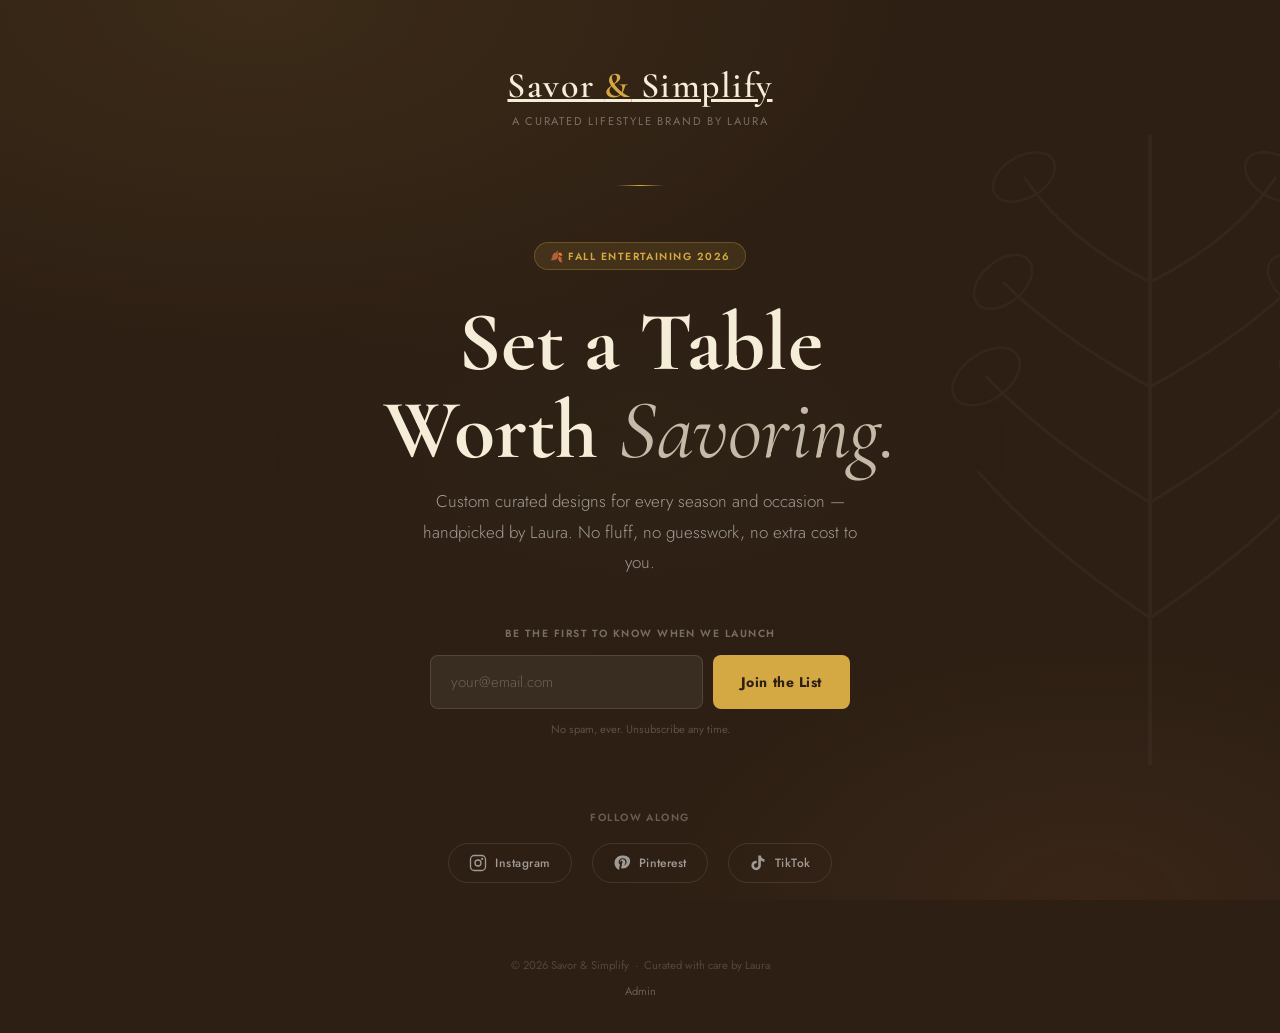
==== commit b3a00408: "Update landing page tagline to custom curated designs" ====
--- a/index.html
+++ b/index.html
@@ -347,7 +347,7 @@
     <div class="hero__season">🍂 Fall Entertaining 2026</div>
     <h1>Set a Table Worth <em>Savoring.</em></h1>
     <p class="hero__sub">
-      Seasonal entertaining finds — curated by Laura. Every collection has a Good, Better, and Best tier. No fluff, no guesswork, no extra cost to you.
+      Custom curated designs for every season and occasion — handpicked by Laura. No fluff, no guesswork, no extra cost to you.
     </p>
   </div>
 
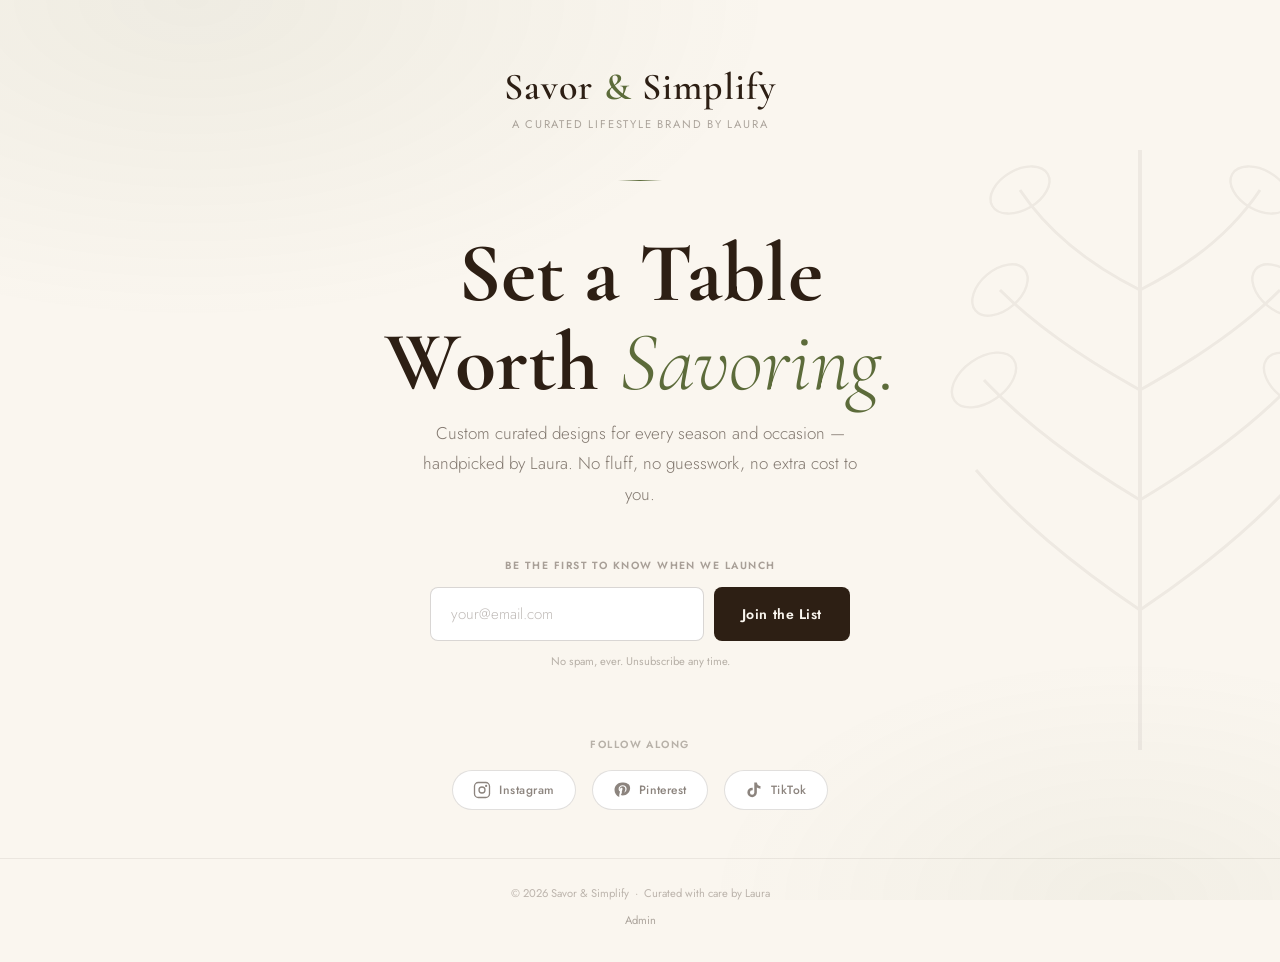
==== commit 3b2de275: "Landing page: light cream background, drop fall seasonal theme" ====
--- a/index.html
+++ b/index.html
@@ -6,7 +6,7 @@
   <title>Savor & Simplify — Coming Soon</title>
   <meta name="description" content="A curated lifestyle destination by Laura — seasonal tablescapes, entertaining picks, and the finds that make every gathering feel considered. Join the list.">
   <meta property="og:title" content="Savor & Simplify">
-  <meta property="og:description" content="Curated seasonal entertaining finds by Laura. Join the list.">
+  <meta property="og:description" content="Custom curated designs for every season and occasion. Join the list.">
   <meta property="og:type" content="website">
   <link rel="preconnect" href="https://fonts.googleapis.com">
   <link rel="preconnect" href="https://fonts.gstatic.com" crossorigin>
@@ -15,26 +15,22 @@
     *, *::before, *::after { box-sizing: border-box; margin: 0; padding: 0; }
 
     :root {
-      --espresso:    #2D1F14;
-      --espresso-lt: #3D2B1A;
-      --olive:       #5C6B3A;
-      --gold:        #D4A843;
-      --terracotta:  #C27447;
-      --cream:       #F5EDD8;
-      --sand:        #E8DCC8;
-      --warm-gray:   #8C7B6B;
+      --espresso:   #2D1F14;
+      --olive:      #5C6B3A;
+      --olive-lt:   #6e8045;
+      --cream:      #FAF6EF;
+      --sand:       #EDE3D0;
+      --warm-gray:  #8C7B6B;
       --font-display: 'Cormorant Garamond', Georgia, serif;
       --font-body:    'Jost', system-ui, sans-serif;
     }
 
-    html, body {
-      height: 100%;
-    }
+    html, body { height: 100%; }
 
     body {
       font-family: var(--font-body);
-      background: var(--espresso);
-      color: var(--cream);
+      background: var(--cream);
+      color: var(--espresso);
       min-height: 100vh;
       display: flex;
       flex-direction: column;
@@ -42,27 +38,26 @@
       overflow-x: hidden;
     }
 
-    /* Ambient light */
+    /* Subtle warm ambient wash */
     body::before {
       content: '';
       position: fixed;
       inset: 0;
       background:
-        radial-gradient(ellipse 80% 60% at 20% 0%,   rgba(212,168,67,.09) 0%, transparent 70%),
-        radial-gradient(ellipse 60% 50% at 85% 100%,  rgba(194,116,71,.08) 0%, transparent 65%),
-        radial-gradient(ellipse 50% 40% at 50% 50%,  rgba(92,107,58,.04)  0%, transparent 60%);
+        radial-gradient(ellipse 70% 55% at 15% 0%,   rgba(92,107,58,.07)  0%, transparent 65%),
+        radial-gradient(ellipse 55% 45% at 88% 100%,  rgba(92,107,58,.05)  0%, transparent 60%);
       pointer-events: none;
       z-index: 0;
     }
 
-    /* Faint botanical SVG */
+    /* Botanical background illustration */
     .bg-botanical {
       position: fixed;
-      right: -80px;
+      right: -60px;
       top: 50%;
       transform: translateY(-50%);
-      width: 420px;
-      opacity: .03;
+      width: 400px;
+      opacity: .055;
       pointer-events: none;
       z-index: 0;
     }
@@ -83,68 +78,54 @@
     /* ====================== LOGO ====================== */
     .logo {
       font-family: var(--font-display);
-      font-size: clamp(1.625rem, 4vw, 2.25rem);
+      font-size: clamp(1.75rem, 4vw, 2.375rem);
       font-weight: 600;
-      letter-spacing: .04em;
-      color: var(--cream);
+      letter-spacing: .03em;
+      color: var(--espresso);
       margin-bottom: .4rem;
       display: block;
-    }
-    .logo span { color: var(--gold); }
+      text-decoration: none;
+    }
+    .logo span { color: var(--olive); }
 
     .logo-by {
       font-size: .7rem;
       font-weight: 400;
       letter-spacing: .16em;
       text-transform: uppercase;
-      color: rgba(255,255,255,.35);
-      margin-bottom: 3.5rem;
+      color: rgba(45,31,20,.38);
+      margin-bottom: 3rem;
     }
 
     /* ====================== DIVIDER ====================== */
     .divider {
-      width: 48px;
+      width: 44px;
       height: 1px;
-      background: linear-gradient(90deg, transparent, var(--gold), transparent);
-      margin: 0 auto 3.5rem;
+      background: linear-gradient(90deg, transparent, var(--olive), transparent);
+      margin: 0 auto 3rem;
+      opacity: .5;
     }
 
     /* ====================== HERO TEXT ====================== */
-    .hero__season {
-      display: inline-flex;
-      align-items: center;
-      gap: .45rem;
-      background: rgba(212,168,67,.12);
-      border: 1px solid rgba(212,168,67,.28);
-      border-radius: 20px;
-      padding: .325rem .9rem;
-      font-size: .65rem;
-      font-weight: 600;
-      letter-spacing: .14em;
-      text-transform: uppercase;
-      color: var(--gold);
-      margin-bottom: 1.75rem;
-    }
-
     h1 {
       font-family: var(--font-display);
       font-size: clamp(2.75rem, 8vw, 5.25rem);
       font-weight: 700;
       line-height: 1.05;
-      color: var(--cream);
+      color: var(--espresso);
       max-width: 14ch;
       margin: 0 auto .75rem;
     }
     h1 em {
       font-style: italic;
-      font-weight: 400;
-      color: rgba(245,237,216,.75);
+      font-weight: 300;
+      color: var(--olive);
     }
 
     .hero__sub {
       font-size: clamp(.9rem, 2vw, 1.0625rem);
       font-weight: 300;
-      color: rgba(255,255,255,.55);
+      color: rgba(45,31,20,.58);
       line-height: 1.8;
       max-width: 44ch;
       margin: 0 auto 3rem;
@@ -162,7 +143,7 @@
       font-weight: 600;
       letter-spacing: .14em;
       text-transform: uppercase;
-      color: rgba(255,255,255,.35);
+      color: rgba(45,31,20,.4);
       margin-bottom: .875rem;
       display: block;
     }
@@ -177,44 +158,44 @@
       flex: 1;
       min-width: 0;
       padding: .9375rem 1.25rem;
-      border: 1.5px solid rgba(255,255,255,.12);
+      border: 1.5px solid rgba(45,31,20,.18);
       border-radius: 8px;
-      background: rgba(255,255,255,.06);
-      color: white;
+      background: white;
+      color: var(--espresso);
       font-family: var(--font-body);
       font-size: .9375rem;
       font-weight: 300;
-      transition: border-color .2s, background .2s;
+      transition: border-color .2s, box-shadow .2s;
       -webkit-appearance: none;
     }
-    .email-form input::placeholder { color: rgba(255,255,255,.25); }
+    .email-form input::placeholder { color: rgba(45,31,20,.3); }
     .email-form input:focus {
       outline: none;
-      border-color: rgba(212,168,67,.55);
-      background: rgba(255,255,255,.09);
+      border-color: var(--olive);
+      box-shadow: 0 0 0 3px rgba(92,107,58,.1);
     }
 
     .email-form button {
       padding: .9375rem 1.75rem;
-      background: var(--gold);
+      background: var(--espresso);
       border: none;
       border-radius: 8px;
-      color: var(--espresso);
+      color: var(--cream);
       font-family: var(--font-body);
       font-size: .875rem;
-      font-weight: 700;
+      font-weight: 600;
       letter-spacing: .04em;
       cursor: pointer;
       white-space: nowrap;
       transition: background .2s, transform .1s;
       flex-shrink: 0;
     }
-    .email-form button:hover { background: #c09235; }
+    .email-form button:hover { background: var(--olive); }
     .email-form button:active { transform: scale(.97); }
 
     .email-note {
       font-size: .7rem;
-      color: rgba(255,255,255,.22);
+      color: rgba(45,31,20,.32);
       margin-top: .75rem;
       line-height: 1.5;
     }
@@ -222,11 +203,11 @@
     /* Success state */
     .email-success {
       display: none;
-      background: rgba(92,107,58,.18);
-      border: 1px solid rgba(92,107,58,.4);
+      background: rgba(92,107,58,.1);
+      border: 1px solid rgba(92,107,58,.3);
       border-radius: 8px;
       padding: .9375rem 1.25rem;
-      color: #b8d49a;
+      color: #3d5220;
       font-size: .875rem;
       line-height: 1.6;
       text-align: left;
@@ -235,16 +216,14 @@
     .email-form.hidden { display: none; }
 
     /* ====================== SOCIAL LINKS ====================== */
-    .social-section {
-      margin-top: 3.5rem;
-    }
+    .social-section { margin-top: 3.25rem; }
 
     .social-label {
       font-size: .65rem;
       font-weight: 600;
       letter-spacing: .14em;
       text-transform: uppercase;
-      color: rgba(255,255,255,.28);
+      color: rgba(45,31,20,.32);
       margin-bottom: 1.125rem;
       display: block;
     }
@@ -253,7 +232,7 @@
       display: flex;
       align-items: center;
       justify-content: center;
-      gap: 1.25rem;
+      gap: 1rem;
     }
 
     .social-link {
@@ -261,24 +240,25 @@
       align-items: center;
       gap: .5rem;
       padding: .625rem 1.25rem;
-      border: 1.5px solid rgba(255,255,255,.1);
+      border: 1.5px solid rgba(45,31,20,.14);
       border-radius: 24px;
-      color: rgba(255,255,255,.55);
+      color: rgba(45,31,20,.55);
       text-decoration: none;
       font-size: .75rem;
       font-weight: 500;
       letter-spacing: .04em;
+      background: white;
       transition: border-color .2s, color .2s, background .2s;
     }
     .social-link:hover {
-      border-color: rgba(255,255,255,.3);
-      color: white;
-      background: rgba(255,255,255,.05);
+      border-color: var(--olive);
+      color: var(--olive);
+      background: rgba(92,107,58,.05);
     }
     .social-link svg { flex-shrink: 0; }
 
     @media (max-width: 480px) {
-      .social-links { gap: .75rem; }
+      .social-links { gap: .625rem; }
       .social-link span { display: none; }
       .social-link { padding: .625rem; border-radius: 50%; width: 44px; height: 44px; justify-content: center; }
     }
@@ -290,46 +270,41 @@
       text-align: center;
       padding: 1.5rem 1.5rem 2rem;
       font-size: .7rem;
-      color: rgba(255,255,255,.18);
+      color: rgba(45,31,20,.3);
       line-height: 1.8;
-    }
-    .site-footer a {
-      color: rgba(255,255,255,.28);
-      text-decoration: none;
-    }
-    .site-footer a:hover { color: rgba(255,255,255,.55); }
+      border-top: 1px solid rgba(45,31,20,.07);
+    }
+    .site-footer a { color: rgba(45,31,20,.38); text-decoration: none; }
+    .site-footer a:hover { color: var(--olive); }
 
     /* ====================== ANIMATIONS ====================== */
     .fade-up {
       opacity: 0;
-      transform: translateY(18px);
-      transition: opacity .65s ease, transform .65s ease;
-    }
-    .fade-up.in {
-      opacity: 1;
-      transform: none;
-    }
+      transform: translateY(16px);
+      transition: opacity .6s ease, transform .6s ease;
+    }
+    .fade-up.in { opacity: 1; transform: none; }
   </style>
 </head>
 <body>
 
-<!-- Faint botanical background -->
+<!-- Botanical background -->
 <svg class="bg-botanical" viewBox="0 0 200 320" fill="none" xmlns="http://www.w3.org/2000/svg" aria-hidden="true">
-  <path d="M100 310 L100 10" stroke="white" stroke-width="2"/>
-  <path d="M100 80 Q60 60 40 30" stroke="white" stroke-width="1.5"/>
-  <path d="M100 80 Q140 60 160 30" stroke="white" stroke-width="1.5"/>
-  <path d="M100 130 Q55 105 30 80" stroke="white" stroke-width="1.5"/>
-  <path d="M100 130 Q145 105 170 80" stroke="white" stroke-width="1.5"/>
-  <path d="M100 185 Q50 155 22 125" stroke="white" stroke-width="1.5"/>
-  <path d="M100 185 Q150 155 178 125" stroke="white" stroke-width="1.5"/>
-  <path d="M100 240 Q48 205 18 170" stroke="white" stroke-width="1.5"/>
-  <path d="M100 240 Q152 205 182 170" stroke="white" stroke-width="1.5"/>
-  <ellipse cx="40" cy="30" rx="16" ry="10" transform="rotate(-30 40 30)" stroke="white" stroke-width="1.2"/>
-  <ellipse cx="160" cy="30" rx="16" ry="10" transform="rotate(30 160 30)" stroke="white" stroke-width="1.2"/>
-  <ellipse cx="30" cy="80" rx="16" ry="10" transform="rotate(-40 30 80)" stroke="white" stroke-width="1.2"/>
-  <ellipse cx="170" cy="80" rx="16" ry="10" transform="rotate(40 170 80)" stroke="white" stroke-width="1.2"/>
-  <ellipse cx="22" cy="125" rx="18" ry="11" transform="rotate(-35 22 125)" stroke="white" stroke-width="1.2"/>
-  <ellipse cx="178" cy="125" rx="18" ry="11" transform="rotate(35 178 125)" stroke="white" stroke-width="1.2"/>
+  <path d="M100 310 L100 10" stroke="#2D1F14" stroke-width="2"/>
+  <path d="M100 80 Q60 60 40 30" stroke="#2D1F14" stroke-width="1.5"/>
+  <path d="M100 80 Q140 60 160 30" stroke="#2D1F14" stroke-width="1.5"/>
+  <path d="M100 130 Q55 105 30 80" stroke="#2D1F14" stroke-width="1.5"/>
+  <path d="M100 130 Q145 105 170 80" stroke="#2D1F14" stroke-width="1.5"/>
+  <path d="M100 185 Q50 155 22 125" stroke="#2D1F14" stroke-width="1.5"/>
+  <path d="M100 185 Q150 155 178 125" stroke="#2D1F14" stroke-width="1.5"/>
+  <path d="M100 240 Q48 205 18 170" stroke="#2D1F14" stroke-width="1.5"/>
+  <path d="M100 240 Q152 205 182 170" stroke="#2D1F14" stroke-width="1.5"/>
+  <ellipse cx="40" cy="30" rx="16" ry="10" transform="rotate(-30 40 30)" stroke="#2D1F14" stroke-width="1.2"/>
+  <ellipse cx="160" cy="30" rx="16" ry="10" transform="rotate(30 160 30)" stroke="#2D1F14" stroke-width="1.2"/>
+  <ellipse cx="30" cy="80" rx="16" ry="10" transform="rotate(-40 30 80)" stroke="#2D1F14" stroke-width="1.2"/>
+  <ellipse cx="170" cy="80" rx="16" ry="10" transform="rotate(40 170 80)" stroke="#2D1F14" stroke-width="1.2"/>
+  <ellipse cx="22" cy="125" rx="18" ry="11" transform="rotate(-35 22 125)" stroke="#2D1F14" stroke-width="1.2"/>
+  <ellipse cx="178" cy="125" rx="18" ry="11" transform="rotate(35 178 125)" stroke="#2D1F14" stroke-width="1.2"/>
 </svg>
 
 <main class="page">
@@ -344,7 +319,6 @@
 
   <!-- Hero text -->
   <div class="fade-up">
-    <div class="hero__season">🍂 Fall Entertaining 2026</div>
     <h1>Set a Table Worth <em>Savoring.</em></h1>
     <p class="hero__sub">
       Custom curated designs for every season and occasion — handpicked by Laura. No fluff, no guesswork, no extra cost to you.
@@ -362,7 +336,7 @@
         autocomplete="email"
         required
       >
-      <!-- ACTION: Replace form action or wire to Formio/Mailchimp endpoint -->
+      <!-- ACTION: Replace handler below with Formio / Mailchimp endpoint -->
       <button type="submit">Join the List</button>
     </form>
     <div class="email-success" id="emailSuccess">
@@ -376,7 +350,6 @@
     <span class="social-label">Follow along</span>
     <div class="social-links">
 
-      <!-- Instagram -->
       <!-- UPDATE: Replace href with your real Instagram URL -->
       <a href="https://instagram.com/savorandsimplify" target="_blank" rel="noopener" class="social-link" aria-label="Instagram">
         <svg width="18" height="18" viewBox="0 0 24 24" fill="none" stroke="currentColor" stroke-width="1.75" stroke-linecap="round" stroke-linejoin="round">
@@ -387,7 +360,6 @@
         <span>Instagram</span>
       </a>
 
-      <!-- Pinterest -->
       <!-- UPDATE: Replace href with your real Pinterest URL -->
       <a href="https://pinterest.com/savorandsimplify" target="_blank" rel="noopener" class="social-link" aria-label="Pinterest">
         <svg width="18" height="18" viewBox="0 0 24 24" fill="currentColor" stroke="none">
@@ -396,7 +368,6 @@
         <span>Pinterest</span>
       </a>
 
-      <!-- TikTok -->
       <!-- UPDATE: Replace href with your real TikTok URL -->
       <a href="https://tiktok.com/@savorandsimplify" target="_blank" rel="noopener" class="social-link" aria-label="TikTok">
         <svg width="18" height="18" viewBox="0 0 24 24" fill="currentColor" stroke="none">
@@ -412,32 +383,20 @@
 
 <footer class="site-footer">
   <div>© 2026 Savor &amp; Simplify &nbsp;·&nbsp; Curated with care by Laura</div>
-  <div style="margin-top:.375rem;">
-    <a href="admin.html">Admin</a>
-  </div>
+  <div style="margin-top:.375rem;"><a href="admin.html">Admin</a></div>
 </footer>
 
 <script>
   // Staggered fade-in on load
-  const els = document.querySelectorAll('.fade-up');
-  els.forEach((el, i) => {
+  document.querySelectorAll('.fade-up').forEach((el, i) => {
     setTimeout(() => el.classList.add('in'), 120 + i * 130);
   });
 
-  // Email form
-  // TODO: Replace this handler with your Formio / Mailchimp fetch call
+  // Email form — wire to Formio / Mailchimp endpoint when ready
   document.getElementById('emailForm').addEventListener('submit', function(e) {
     e.preventDefault();
-    const email = document.getElementById('emailInput').value.trim();
-    if (!email) return;
-
-    // Simulated success — wire up real endpoint here:
-    // fetch('https://your-formio-or-mailchimp-endpoint', {
-    //   method: 'POST',
-    //   headers: { 'Content-Type': 'application/json' },
-    //   body: JSON.stringify({ email })
-    // })
-
+    if (!document.getElementById('emailInput').value.trim()) return;
+    // fetch('YOUR_ENDPOINT', { method:'POST', ... })
     this.classList.add('hidden');
     document.getElementById('emailSuccess').classList.add('visible');
   });
